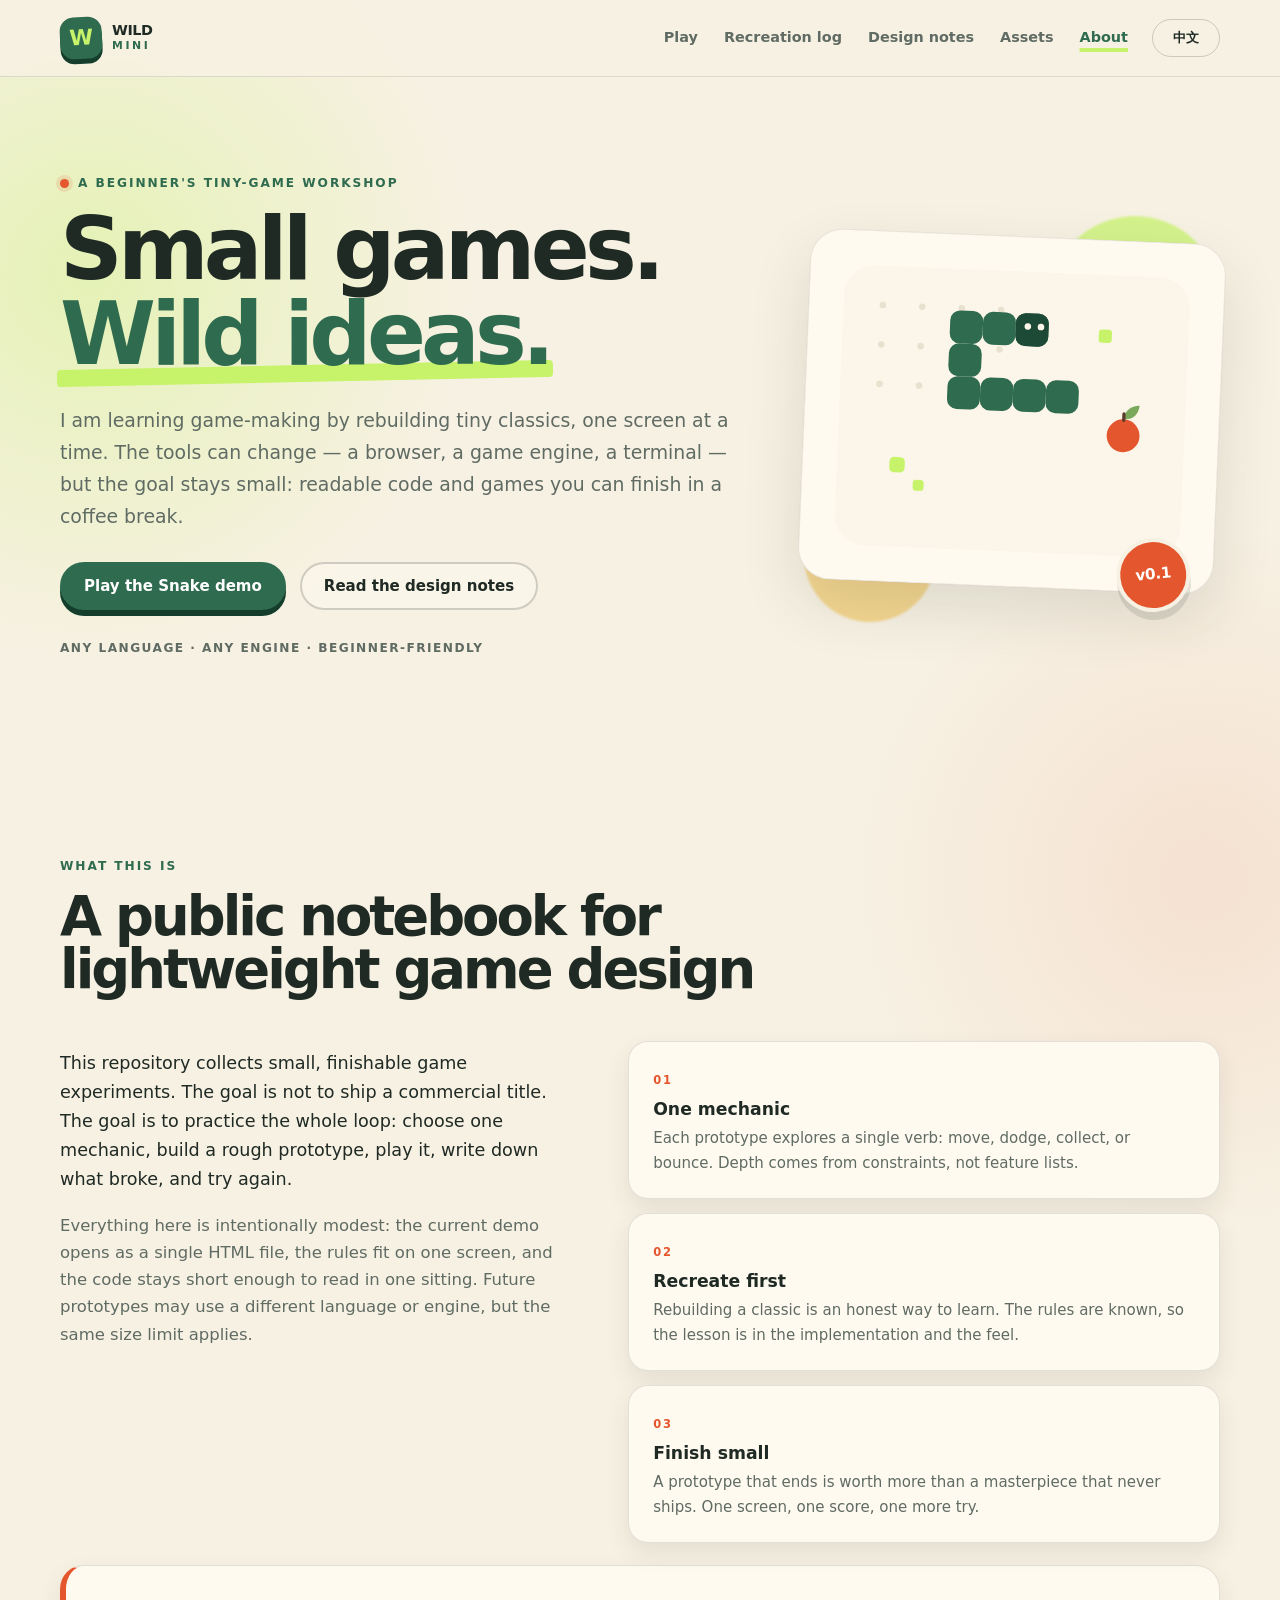
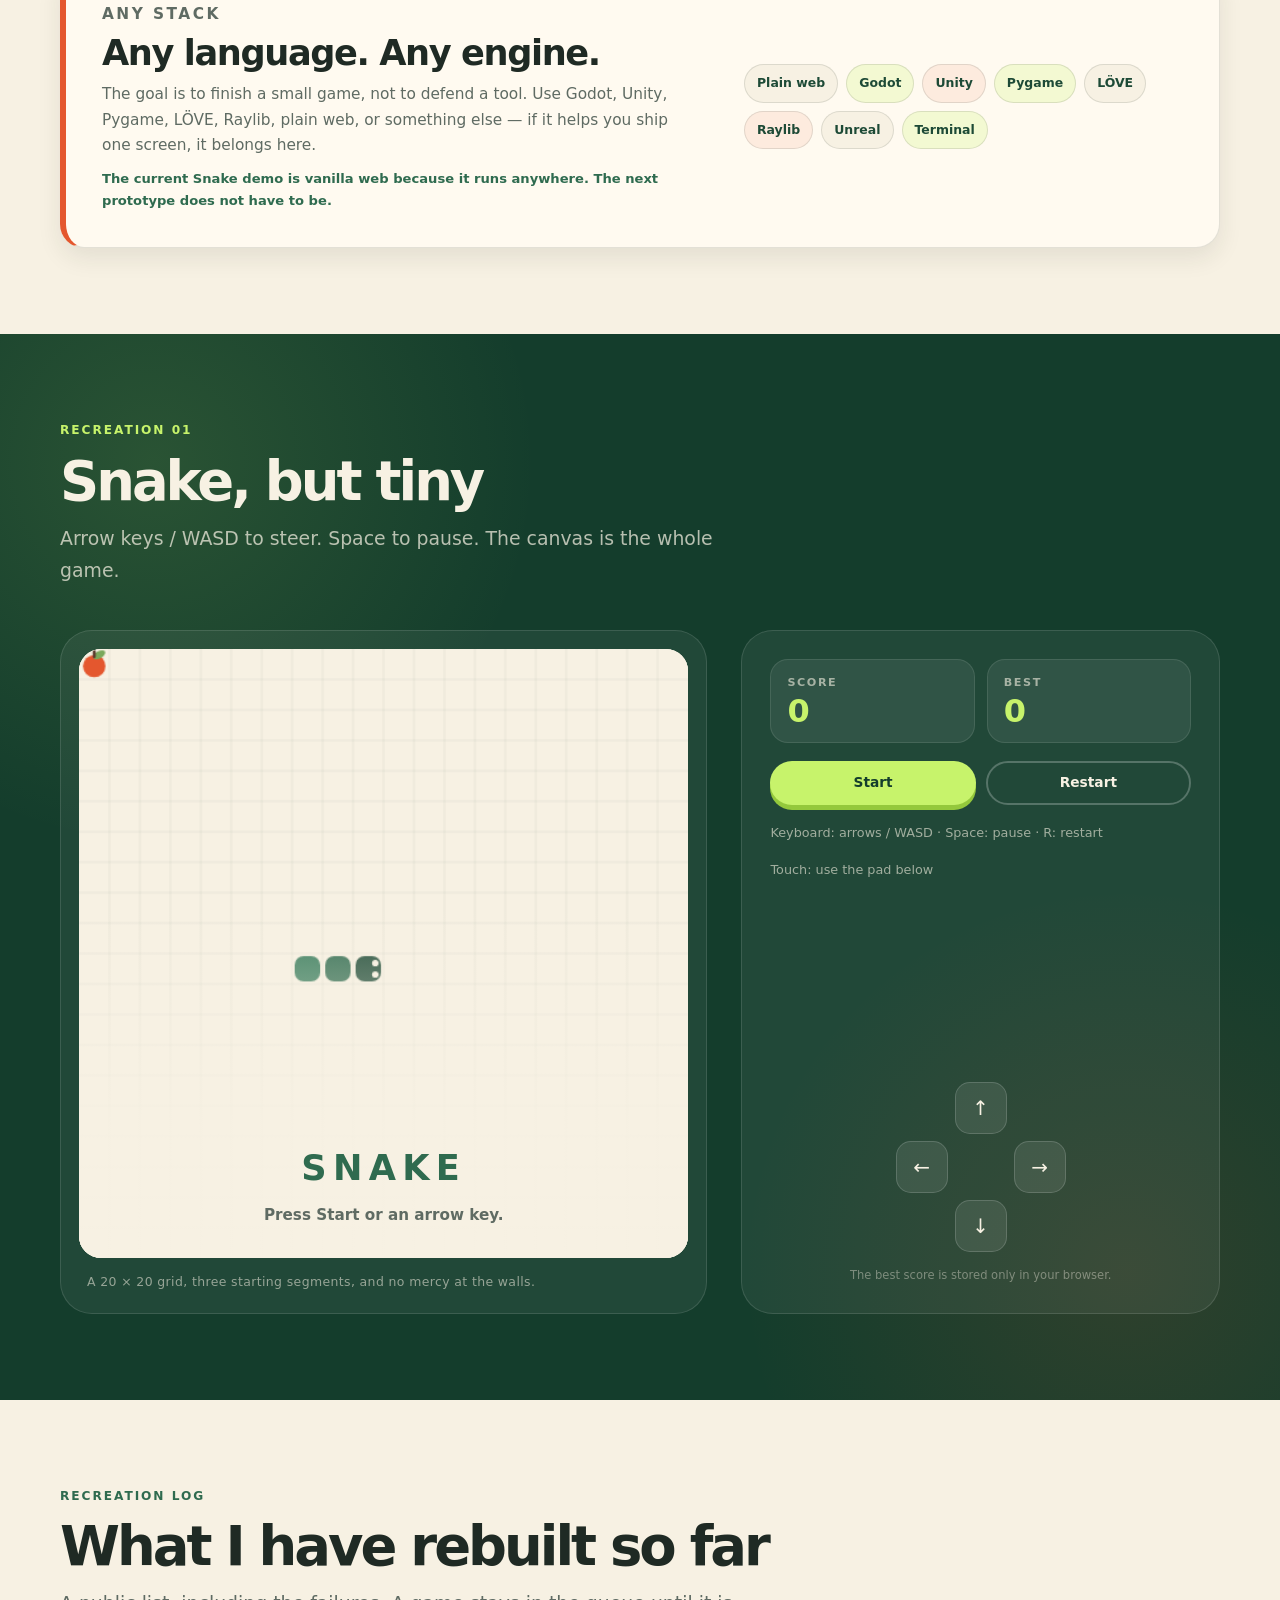
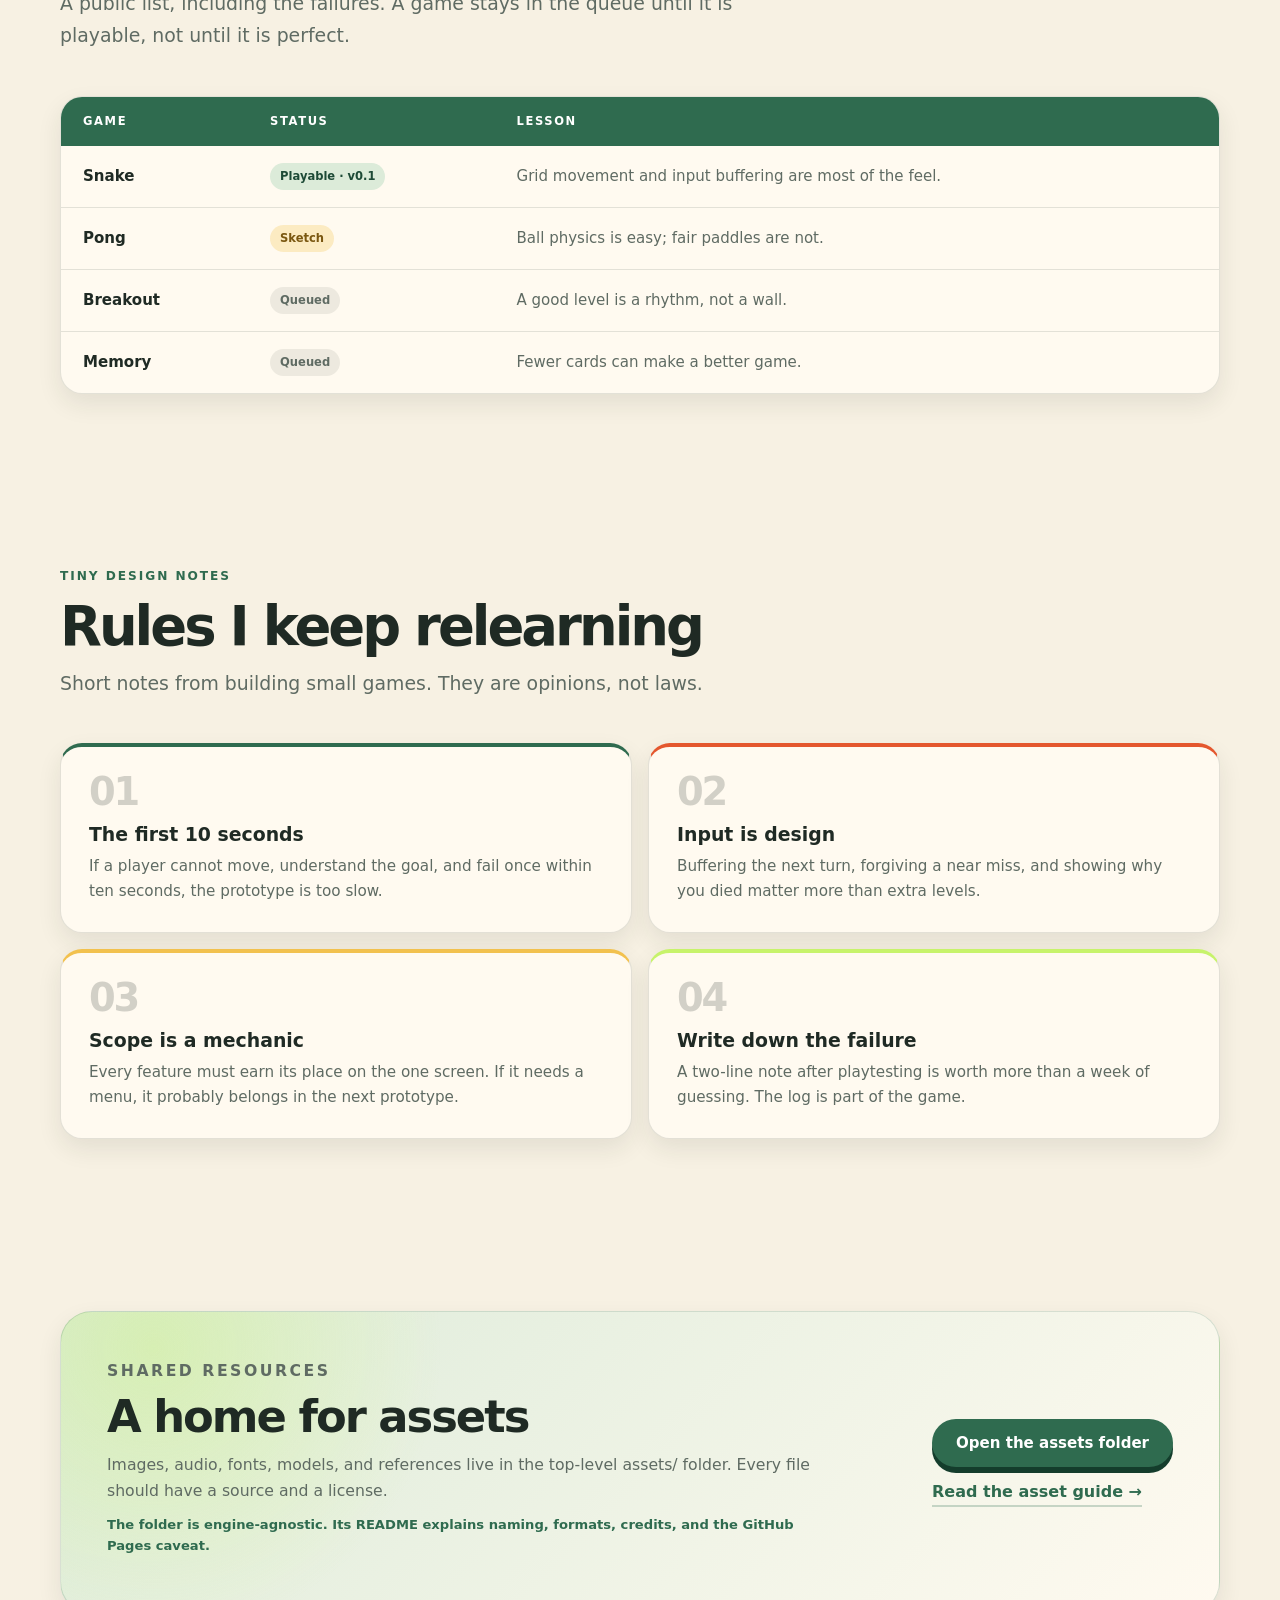
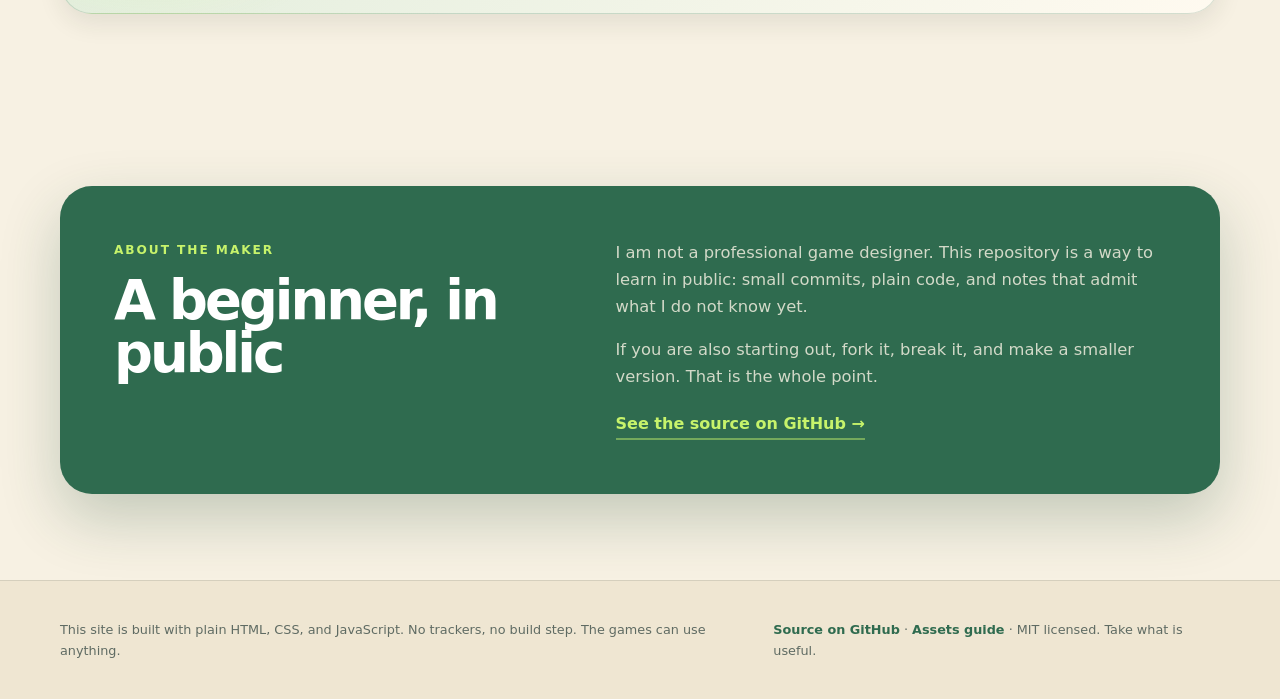
==== docs/index.html @ 360dcccb "Add shared assets folder and engine-agnostic project docs" ====
<!doctype html>
<html lang="en">
<head>
  <meta charset="utf-8">
  <meta name="viewport" content="width=device-width, initial-scale=1">
  <meta name="theme-color" content="#2f6b4f">
  <meta name="description" content="A beginner's engine-agnostic workshop for lightweight mini-games and classic recreation attempts.">
  <title>Wild Lightweight Mini-Game Creation</title>
  <link rel="icon" href="favicon.svg" type="image/svg+xml">
  <link rel="stylesheet" href="styles.css">
</head>
<body>
  <a class="skip-link" href="#main" data-i18n="skip">Skip to content</a>

  <header class="site-header">
    <div class="header-inner wrap">
      <a class="brand" href="#top" aria-label="Wild Lightweight Mini-Game Creation">
        <span class="brand-mark" aria-hidden="true">W</span>
        <span class="brand-name">wild<br><span>mini</span></span>
      </a>

      <nav class="site-nav" aria-label="Primary">
        <a href="#play" data-i18n="nav.play">Play</a>
        <a href="#log" data-i18n="nav.log">Recreation log</a>
        <a href="#notes" data-i18n="nav.notes">Design notes</a>
        <a href="#assets" data-i18n="nav.assets">Assets</a>
        <a href="#maker" data-i18n="nav.about">About</a>
      </nav>

      <button id="lang-toggle" class="lang-toggle" type="button" aria-label="Switch to Chinese">
        <span aria-hidden="true">中文</span>
      </button>
    </div>
  </header>

  <main id="main">
    <section class="hero wrap" id="top">
      <div class="hero-copy">
        <p class="kicker"><span class="kicker-dot" aria-hidden="true"></span><span data-i18n="hero.kicker">A beginner's tiny-game workshop</span></p>
        <h1>
          <span data-i18n="hero.title1">Small games.</span><br>
          <em data-i18n="hero.title2">Wild ideas.</em>
        </h1>
        <p class="lede" data-i18n="hero.lead">I am learning game-making by rebuilding tiny classics, one screen at a time. The tools can change — a browser, a game engine, a terminal — but the goal stays small: readable code and games you can finish in a coffee break.</p>
        <div class="hero-actions">
          <a class="button button-primary" href="#play" data-i18n="hero.ctaPlay">Play the Snake demo</a>
          <a class="button button-ghost" href="#notes" data-i18n="hero.ctaNotes">Read the design notes</a>
        </div>
        <p class="meta" data-i18n="hero.meta">Any language · Any engine · Beginner-friendly</p>
      </div>

      <div class="hero-art" aria-hidden="true">
        <div class="art-card">
          <svg viewBox="0 0 360 300" role="presentation">
            <rect x="22" y="22" width="316" height="256" rx="28" fill="#fbf6e9"/>
            <g fill="#e9e1cf">
              <circle cx="58" cy="58" r="3"/>
              <circle cx="94" cy="58" r="3"/>
              <circle cx="130" cy="58" r="3"/>
              <circle cx="166" cy="58" r="3"/>
              <circle cx="58" cy="94" r="3"/>
              <circle cx="94" cy="94" r="3"/>
              <circle cx="130" cy="94" r="3"/>
              <circle cx="166" cy="94" r="3"/>
              <circle cx="58" cy="130" r="3"/>
              <circle cx="94" cy="130" r="3"/>
              <circle cx="130" cy="130" r="3"/>
              <circle cx="166" cy="130" r="3"/>
            </g>
            <g fill="#2f6b4f">
              <rect x="180" y="60" width="30" height="30" rx="9"/>
              <rect x="150" y="60" width="30" height="30" rx="9"/>
              <rect x="120" y="60" width="30" height="30" rx="9"/>
              <rect x="120" y="90" width="30" height="30" rx="9"/>
              <rect x="120" y="120" width="30" height="30" rx="9"/>
              <rect x="150" y="120" width="30" height="30" rx="9"/>
              <rect x="180" y="120" width="30" height="30" rx="9"/>
              <rect x="210" y="120" width="30" height="30" rx="9"/>
            </g>
            <rect x="180" y="60" width="30" height="30" rx="9" fill="#1d4a36"/>
            <g fill="#fbf6e9">
              <circle cx="191" cy="72" r="3"/>
              <circle cx="203" cy="72" r="3"/>
            </g>
            <g>
              <circle cx="282" cy="168" r="15" fill="#e4572e"/>
              <path d="M282 153c0-8 7-13 14-13-1 8-5 13-14 13z" fill="#7aa95c"/>
              <path d="M282 154v-6" stroke="#5c3b2e" stroke-width="3" stroke-linecap="round"/>
            </g>
            <g fill="#c7f36b">
              <rect x="70" y="196" width="14" height="14" rx="4"/>
              <rect x="92" y="216" width="10" height="10" rx="3"/>
              <rect x="256" y="72" width="12" height="12" rx="3"/>
            </g>
          </svg>
          <span class="art-sticker">v0.1</span>
        </div>
        <span class="blob blob-a"></span>
        <span class="blob blob-b"></span>
      </div>
    </section>

    <section class="section wrap" id="about">
      <div class="section-head">
        <p class="kicker" data-i18n="about.kicker">What this is</p>
        <h2 data-i18n="about.title">A public notebook for lightweight game design</h2>
      </div>

      <div class="about-layout">
        <div class="about-copy">
          <p data-i18n="about.p1">This repository collects small, finishable game experiments. The goal is not to ship a commercial title. The goal is to practice the whole loop: choose one mechanic, build a rough prototype, play it, write down what broke, and try again.</p>
          <p data-i18n="about.p2">Everything here is intentionally modest: the current demo opens as a single HTML file, the rules fit on one screen, and the code stays short enough to read in one sitting. Future prototypes may use a different language or engine, but the same size limit applies.</p>
        </div>

        <div class="card-grid">
          <article class="info-card">
            <span class="card-number">01</span>
            <h3 data-i18n="about.card1.title">One mechanic</h3>
            <p data-i18n="about.card1.text">Each prototype explores a single verb: move, dodge, collect, or bounce. Depth comes from constraints, not feature lists.</p>
          </article>
          <article class="info-card">
            <span class="card-number">02</span>
            <h3 data-i18n="about.card2.title">Recreate first</h3>
            <p data-i18n="about.card2.text">Rebuilding a classic is an honest way to learn. The rules are known, so the lesson is in the implementation and the feel.</p>
          </article>
          <article class="info-card">
            <span class="card-number">03</span>
            <h3 data-i18n="about.card3.title">Finish small</h3>
            <p data-i18n="about.card3.text">A prototype that ends is worth more than a masterpiece that never ships. One screen, one score, one more try.</p>
          </article>
        </div>
      </div>

      <div class="stack-callout">
        <div class="stack-copy">
          <p class="kicker" data-i18n="stack.kicker">Any stack</p>
          <h3 data-i18n="stack.title">Any language. Any engine.</h3>
          <p data-i18n="stack.lead">The goal is to finish a small game, not to defend a tool. Use Godot, Unity, Pygame, LÖVE, Raylib, plain web, or something else — if it helps you ship one screen, it belongs here.</p>
          <p class="stack-note" data-i18n="stack.note">The current Snake demo is vanilla web because it runs anywhere. The next prototype does not have to be.</p>
        </div>
        <div class="stack-tags" aria-label="Example tools and engines" data-i18n-aria-label="stack.tagsLabel">
          <span class="stack-tag" data-i18n="stack.tag.web">Plain web</span>
          <span class="stack-tag">Godot</span>
          <span class="stack-tag">Unity</span>
          <span class="stack-tag">Pygame</span>
          <span class="stack-tag">LÖVE</span>
          <span class="stack-tag">Raylib</span>
          <span class="stack-tag">Unreal</span>
          <span class="stack-tag" data-i18n="stack.tag.terminal">Terminal</span>
        </div>
      </div>
    </section>

    <section class="section play-section" id="play">
      <div class="wrap">
        <div class="section-head">
          <p class="kicker" data-i18n="game.kicker">Recreation 01</p>
          <h2 data-i18n="game.title">Snake, but tiny</h2>
          <p class="section-lede" data-i18n="game.lead">Arrow keys / WASD to steer. Space to pause. The canvas is the whole game.</p>
        </div>

        <div class="game-layout">
          <div class="game-board">
            <div class="canvas-wrap">
              <canvas id="snake-canvas" width="480" height="480" aria-label="Snake game board" data-i18n-aria-label="game.boardLabel">Your browser does not support the canvas element.</canvas>
              <div class="game-overlay" id="game-overlay">
                <span class="overlay-title" data-i18n="game.overlayTitle">SNAKE</span>
                <span class="overlay-text" id="overlay-text" aria-live="polite" data-i18n="game.ready">Press Start or an arrow key.</span>
              </div>
            </div>
            <p class="game-caption" data-i18n="game.caption">A 20 × 20 grid, three starting segments, and no mercy at the walls.</p>
          </div>

          <aside class="game-panel">
            <div class="score-row">
              <div class="score-box">
                <span data-i18n="game.score">Score</span>
                <strong id="score">0</strong>
              </div>
              <div class="score-box">
                <span data-i18n="game.best">Best</span>
                <strong id="best">0</strong>
              </div>
            </div>

            <div class="game-actions">
              <button id="start-button" class="button button-primary" type="button" data-i18n="game.start">Start</button>
              <button id="restart-button" class="button button-ghost" type="button" data-i18n="game.restart">Restart</button>
            </div>

            <p class="game-hint" data-i18n="game.controls">Keyboard: arrows / WASD · Space: pause · R: restart</p>
            <p class="game-hint" data-i18n="game.touch">Touch: use the pad below</p>

            <div class="dpad" aria-label="Touch controls" data-i18n-aria-label="game.touchLabel">
              <button class="dpad-btn dpad-up" data-dir="up" type="button" aria-label="Up" data-i18n-aria-label="game.up">↑</button>
              <button class="dpad-btn dpad-left" data-dir="left" type="button" aria-label="Left" data-i18n-aria-label="game.left">←</button>
              <button class="dpad-btn dpad-down" data-dir="down" type="button" aria-label="Down" data-i18n-aria-label="game.down">↓</button>
              <button class="dpad-btn dpad-right" data-dir="right" type="button" aria-label="Right" data-i18n-aria-label="game.right">→</button>
            </div>

            <p class="game-note" data-i18n="game.note">The best score is stored only in your browser.</p>
          </aside>
        </div>
      </div>
    </section>

    <section class="section wrap" id="log">
      <div class="section-head">
        <p class="kicker" data-i18n="log.kicker">Recreation log</p>
        <h2 data-i18n="log.title">What I have rebuilt so far</h2>
        <p class="section-lede" data-i18n="log.lead">A public list, including the failures. A game stays in the queue until it is playable, not until it is perfect.</p>
      </div>

      <div class="table-wrap">
        <table class="log-table">
          <thead>
            <tr>
              <th scope="col" data-i18n="log.game">Game</th>
              <th scope="col" data-i18n="log.status">Status</th>
              <th scope="col" data-i18n="log.lesson">Lesson</th>
            </tr>
          </thead>
          <tbody>
            <tr>
              <td><strong data-i18n="log.snake">Snake</strong></td>
              <td><span class="pill pill-live" data-i18n="log.snakeStatus">Playable · v0.1</span></td>
              <td data-i18n="log.snakeLesson">Grid movement and input buffering are most of the feel.</td>
            </tr>
            <tr>
              <td><strong data-i18n="log.pong">Pong</strong></td>
              <td><span class="pill pill-sketch" data-i18n="log.pongStatus">Sketch</span></td>
              <td data-i18n="log.pongLesson">Ball physics is easy; fair paddles are not.</td>
            </tr>
            <tr>
              <td><strong data-i18n="log.breakout">Breakout</strong></td>
              <td><span class="pill pill-queued" data-i18n="log.breakoutStatus">Queued</span></td>
              <td data-i18n="log.breakoutLesson">A good level is a rhythm, not a wall.</td>
            </tr>
            <tr>
              <td><strong data-i18n="log.memory">Memory</strong></td>
              <td><span class="pill pill-queued" data-i18n="log.memoryStatus">Queued</span></td>
              <td data-i18n="log.memoryLesson">Fewer cards can make a better game.</td>
            </tr>
          </tbody>
        </table>
      </div>
    </section>

    <section class="section wrap" id="notes">
      <div class="section-head">
        <p class="kicker" data-i18n="notes.kicker">Tiny design notes</p>
        <h2 data-i18n="notes.title">Rules I keep relearning</h2>
        <p class="section-lede" data-i18n="notes.lead">Short notes from building small games. They are opinions, not laws.</p>
      </div>

      <div class="note-grid">
        <article class="note-card">
          <span class="note-index">01</span>
          <h3 data-i18n="notes.card1.title">The first 10 seconds</h3>
          <p data-i18n="notes.card1.text">If a player cannot move, understand the goal, and fail once within ten seconds, the prototype is too slow.</p>
        </article>
        <article class="note-card">
          <span class="note-index">02</span>
          <h3 data-i18n="notes.card2.title">Input is design</h3>
          <p data-i18n="notes.card2.text">Buffering the next turn, forgiving a near miss, and showing why you died matter more than extra levels.</p>
        </article>
        <article class="note-card">
          <span class="note-index">03</span>
          <h3 data-i18n="notes.card3.title">Scope is a mechanic</h3>
          <p data-i18n="notes.card3.text">Every feature must earn its place on the one screen. If it needs a menu, it probably belongs in the next prototype.</p>
        </article>
        <article class="note-card">
          <span class="note-index">04</span>
          <h3 data-i18n="notes.card4.title">Write down the failure</h3>
          <p data-i18n="notes.card4.text">A two-line note after playtesting is worth more than a week of guessing. The log is part of the game.</p>
        </article>
      </div>
    </section>

    <section class="section wrap" id="assets">
      <div class="assets-panel">
        <div class="assets-copy">
          <p class="kicker" data-i18n="assets.kicker">Shared resources</p>
          <h2 data-i18n="assets.title">A home for assets</h2>
          <p data-i18n="assets.lead">Images, audio, fonts, models, and references live in the top-level assets/ folder. Every file should have a source and a license.</p>
          <p class="assets-note" data-i18n="assets.note">The folder is engine-agnostic. Its README explains naming, formats, credits, and the GitHub Pages caveat.</p>
        </div>
        <div class="assets-actions">
          <a class="button button-primary" href="https://github.com/YouKaiGhost/Wild-lightweight-mini-game-creation/tree/main/assets" data-i18n="assets.cta">Open the assets folder</a>
          <a id="assets-guide-link" class="text-link" href="https://github.com/YouKaiGhost/Wild-lightweight-mini-game-creation/blob/main/assets/README.md" data-i18n="assets.guide">Read the asset guide →</a>
        </div>
      </div>
    </section>

    <section class="section wrap" id="maker">
      <div class="maker-card">
        <div class="maker-head">
          <p class="kicker" data-i18n="maker.kicker">About the maker</p>
          <h2 data-i18n="maker.title">A beginner, in public</h2>
        </div>
        <div class="maker-copy">
          <p data-i18n="maker.p1">I am not a professional game designer. This repository is a way to learn in public: small commits, plain code, and notes that admit what I do not know yet.</p>
          <p data-i18n="maker.p2">If you are also starting out, fork it, break it, and make a smaller version. That is the whole point.</p>
          <a class="text-link" href="https://github.com/YouKaiGhost/Wild-lightweight-mini-game-creation" data-i18n="maker.link">See the source on GitHub →</a>
        </div>
      </div>
    </section>
  </main>

  <footer class="site-footer">
    <div class="wrap footer-inner">
      <p data-i18n="footer.note">This site is built with plain HTML, CSS, and JavaScript. No trackers, no build step. The games can use anything.</p>
      <p><a href="https://github.com/YouKaiGhost/Wild-lightweight-mini-game-creation" data-i18n="footer.repo">Source on GitHub</a> · <a id="footer-assets-link" href="https://github.com/YouKaiGhost/Wild-lightweight-mini-game-creation/blob/main/assets/README.md" data-i18n="footer.assets">Assets guide</a> · <span data-i18n="footer.license">MIT licensed. Take what is useful.</span></p>
    </div>
  </footer>

  <noscript>
    <p class="noscript">This demo needs JavaScript for the game and the language toggle. / 本 demo 需要 JavaScript 才能运行游戏和切换语言。</p>
  </noscript>

  <script src="i18n.js"></script>
  <script src="snake.js"></script>
  <script src="app.js"></script>
</body>
</html>
---- docs/styles.css ----
:root {
  --paper: #f7f1e3;
  --paper-deep: #efe6d2;
  --ink: #1f2a24;
  --muted: #5f6b63;
  --green: #2f6b4f;
  --green-dark: #1d4a36;
  --green-deep: #143d2c;
  --green-soft: #dcebd9;
  --lime: #c7f36b;
  --orange: #e4572e;
  --yellow: #f2c14e;
  --line: rgba(31, 42, 36, 0.12);
  --card: #fffaf0;
  --shadow: 0 24px 60px rgba(31, 42, 36, 0.12);
  --shadow-small: 0 10px 24px rgba(31, 42, 36, 0.09);
  --radius: 24px;
  --font-body: "Trebuchet MS", "Avenir Next", "Segoe UI", "PingFang SC", "Microsoft YaHei", system-ui, sans-serif;
}

* {
  box-sizing: border-box;
}

html {
  scroll-behavior: smooth;
  overflow-x: clip;
}

body {
  margin: 0;
  color: var(--ink);
  background:
    radial-gradient(circle at 7% 5%, rgba(199, 243, 107, 0.38), transparent 24rem),
    radial-gradient(circle at 94% 16%, rgba(228, 87, 46, 0.1), transparent 22rem),
    var(--paper);
  font-family: var(--font-body);
  line-height: 1.65;
  -webkit-font-smoothing: antialiased;
  text-rendering: optimizeLegibility;
}

::selection {
  background: var(--lime);
  color: var(--green-deep);
}

img,
svg,
canvas {
  display: block;
  max-width: 100%;
}

a {
  color: inherit;
}

p,
h1,
h2,
h3 {
  margin-top: 0;
}

.wrap {
  width: min(1160px, calc(100% - 48px));
  margin-inline: auto;
}

.skip-link {
  position: fixed;
  left: 16px;
  top: -100px;
  z-index: 999;
  padding: 10px 16px;
  border-radius: 999px;
  background: var(--green-dark);
  color: #fff;
  text-decoration: none;
  transition: top 0.2s ease;
}

.skip-link:focus {
  top: 16px;
}

/* Header */

.site-header {
  position: sticky;
  top: 0;
  z-index: 50;
  border-bottom: 1px solid var(--line);
  background: rgba(247, 241, 227, 0.84);
  backdrop-filter: blur(14px);
  -webkit-backdrop-filter: blur(14px);
}

.header-inner {
  display: flex;
  align-items: center;
  gap: 24px;
  min-height: 76px;
}

.brand {
  display: inline-flex;
  align-items: center;
  gap: 10px;
  text-decoration: none;
  line-height: 0.95;
  letter-spacing: -0.03em;
  font-weight: 800;
}

.brand-mark {
  display: grid;
  place-items: center;
  width: 42px;
  height: 42px;
  border-radius: 14px;
  background: var(--green);
  color: var(--lime);
  font-size: 1.35rem;
  box-shadow: 0 5px 0 var(--green-deep);
  transform: rotate(-3deg);
}

.brand-name {
  font-size: 0.9rem;
  text-transform: uppercase;
}

.brand-name span {
  color: var(--green);
  font-size: 0.68rem;
  letter-spacing: 0.24em;
}

.site-nav {
  display: flex;
  align-items: center;
  gap: 26px;
  margin-left: auto;
}

.site-nav a {
  color: var(--muted);
  font-size: 0.9rem;
  font-weight: 700;
  text-decoration: none;
  transition: color 0.15s ease;
}

.site-nav a:hover,
.site-nav a:focus-visible,
.site-nav a.is-active {
  color: var(--green);
}

.site-nav a.is-active {
  text-decoration: underline;
  text-decoration-color: var(--lime);
  text-decoration-thickness: 4px;
  text-underline-offset: 6px;
}

.lang-toggle {
  display: inline-grid;
  place-items: center;
  min-width: 68px;
  min-height: 38px;
  padding: 6px 14px;
  border: 1.5px solid rgba(31, 42, 36, 0.2);
  border-radius: 999px;
  background: transparent;
  color: var(--ink);
  font: inherit;
  font-size: 0.82rem;
  font-weight: 800;
  cursor: pointer;
  transition: background 0.15s ease, color 0.15s ease, transform 0.15s ease;
}

.lang-toggle:hover {
  background: var(--green);
  border-color: var(--green);
  color: #fff;
  transform: translateY(-1px);
}

/* Type */

.kicker {
  display: flex;
  align-items: center;
  gap: 9px;
  margin-bottom: 14px;
  color: var(--green);
  font-size: 0.76rem;
  font-weight: 800;
  letter-spacing: 0.16em;
  text-transform: uppercase;
}

.kicker-dot {
  width: 9px;
  height: 9px;
  border-radius: 50%;
  background: var(--orange);
  box-shadow: 0 0 0 4px rgba(228, 87, 46, 0.14);
}

.hero h1,
.section-head h2,
.maker-head h2 {
  font-weight: 800;
  letter-spacing: -0.055em;
  line-height: 0.98;
}

.hero h1 {
  margin-bottom: 26px;
  font-size: clamp(3.2rem, 6.8vw, 5.8rem);
}

.hero h1 em {
  position: relative;
  z-index: 0;
  color: var(--green);
  font-style: normal;
  white-space: nowrap;
}

.hero h1 em::after {
  content: "";
  position: absolute;
  left: -0.03em;
  right: -0.03em;
  bottom: 0.03em;
  z-index: -1;
  height: 0.2em;
  border-radius: 4px;
  background: var(--lime);
  transform: rotate(-1.2deg);
}

.section-head h2,
.maker-head h2 {
  margin-bottom: 14px;
  font-size: clamp(2rem, 4.6vw, 3.4rem);
}

.lede,
.section-lede {
  max-width: 44rem;
  color: var(--muted);
  font-size: clamp(1.02rem, 1.5vw, 1.18rem);
  line-height: 1.7;
}

.lede {
  margin-bottom: 30px;
}

.section-lede {
  margin-bottom: 0;
}

.meta {
  margin: 28px 0 0;
  color: var(--muted);
  font-size: 0.76rem;
  font-weight: 700;
  letter-spacing: 0.12em;
  text-transform: uppercase;
}

/* Hero */

.hero {
  display: grid;
  grid-template-columns: minmax(0, 1.24fr) minmax(320px, 0.76fr);
  align-items: center;
  gap: clamp(32px, 5vw, 72px);
  padding-top: clamp(54px, 8vw, 96px);
  padding-bottom: clamp(64px, 9vw, 112px);
}

.hero-copy {
  max-width: 720px;
}

.hero-actions {
  display: flex;
  flex-wrap: wrap;
  gap: 14px;
}

.button {
  display: inline-flex;
  align-items: center;
  justify-content: center;
  min-height: 48px;
  padding: 12px 22px;
  border: 2px solid transparent;
  border-radius: 999px;
  font: inherit;
  font-size: 0.94rem;
  font-weight: 800;
  line-height: 1.2;
  text-align: center;
  text-decoration: none;
  cursor: pointer;
  transition: transform 0.15s ease, box-shadow 0.15s ease, background 0.15s ease, color 0.15s ease;
}

.button-primary {
  background: var(--green);
  color: #fff;
  box-shadow: 0 6px 0 var(--green-deep);
}

.button-primary:hover,
.button-primary:focus-visible {
  transform: translateY(-2px);
  box-shadow: 0 8px 0 var(--green-deep);
}

.button-ghost {
  border-color: rgba(31, 42, 36, 0.2);
  background: rgba(255, 250, 240, 0.42);
  color: var(--ink);
}

.button-ghost:hover,
.button-ghost:focus-visible {
  background: var(--card);
  border-color: rgba(31, 42, 36, 0.3);
  transform: translateY(-2px);
}

.button:focus-visible,
.lang-toggle:focus-visible,
.dpad-btn:focus-visible,
.text-link:focus-visible,
a:focus-visible {
  outline: 3px solid var(--orange);
  outline-offset: 3px;
}

.hero-art {
  position: relative;
  min-height: 360px;
  isolation: isolate;
}

.art-card {
  position: relative;
  z-index: 2;
  padding: 10px;
  border: 1px solid rgba(31, 42, 36, 0.1);
  border-radius: 32px;
  background: var(--card);
  box-shadow: var(--shadow);
  transform: rotate(2.4deg);
}

.art-card svg {
  width: 100%;
  height: auto;
  border-radius: 24px;
}

.art-sticker {
  position: absolute;
  right: 22px;
  bottom: -20px;
  display: grid;
  place-items: center;
  width: 74px;
  height: 74px;
  border: 4px solid var(--paper);
  border-radius: 50%;
  background: var(--orange);
  color: #fff;
  font-size: 0.95rem;
  font-weight: 800;
  letter-spacing: -0.02em;
  transform: rotate(-8deg);
  box-shadow: 0 8px 0 rgba(31, 42, 36, 0.12);
}

.blob {
  position: absolute;
  z-index: 1;
  display: block;
  border-radius: 50%;
  filter: blur(1px);
}

.blob-a {
  right: 0;
  top: -20px;
  width: 170px;
  height: 170px;
  background: var(--lime);
  opacity: 0.72;
  animation: float-a 9s ease-in-out infinite alternate;
}

.blob-b {
  left: 0;
  bottom: -26px;
  width: 132px;
  height: 132px;
  background: var(--yellow);
  opacity: 0.55;
  animation: float-b 11s ease-in-out infinite alternate;
}

@keyframes float-a {
  from { transform: translate(0, 0) scale(1); }
  to { transform: translate(-10px, 14px) scale(1.04); }
}

@keyframes float-b {
  from { transform: translate(0, 0) scale(1); }
  to { transform: translate(12px, -10px) scale(1.06); }
}

/* Sections */

.section {
  padding: clamp(54px, 7vw, 86px) 0;
  scroll-margin-top: 92px;
}

#play,
#log,
#notes {
  scroll-margin-top: 88px;
}

.section-head {
  max-width: 760px;
  margin-bottom: clamp(28px, 4vw, 44px);
}

/* About */

.about-layout {
  display: grid;
  grid-template-columns: minmax(0, 0.92fr) minmax(0, 1.08fr);
  gap: clamp(28px, 5vw, 64px);
  align-items: start;
}

.about-copy {
  padding-top: 8px;
}

.about-copy p {
  margin-bottom: 18px;
  color: var(--muted);
  font-size: 1.03rem;
}

.about-copy p:first-child {
  color: var(--ink);
  font-size: 1.1rem;
}

.card-grid {
  display: grid;
  gap: 14px;
}

.info-card {
  position: relative;
  padding: 24px 24px 22px;
  border: 1px solid var(--line);
  border-radius: 20px;
  background: var(--card);
  box-shadow: var(--shadow-small);
  transition: transform 0.18s ease, box-shadow 0.18s ease;
}

.info-card:hover {
  transform: translateY(-3px) rotate(-0.3deg);
  box-shadow: var(--shadow);
}

.card-number {
  display: inline-block;
  margin-bottom: 8px;
  color: var(--orange);
  font-size: 0.72rem;
  font-weight: 800;
  letter-spacing: 0.16em;
}

.info-card h3 {
  margin-bottom: 6px;
  font-size: 1.08rem;
  line-height: 1.3;
}

.info-card p {
  margin-bottom: 0;
  color: var(--muted);
  font-size: 0.94rem;
}

.stack-callout {
  display: grid;
  grid-template-columns: minmax(0, 1.15fr) minmax(0, 0.85fr);
  gap: clamp(24px, 4vw, 48px);
  align-items: center;
  margin-top: 22px;
  padding: clamp(24px, 4vw, 36px);
  border: 1px solid var(--line);
  border-left: 6px solid var(--orange);
  border-radius: 24px;
  background: var(--card);
  box-shadow: var(--shadow-small);
}

.stack-copy .kicker {
  margin-bottom: 8px;
}

.stack-copy h3 {
  margin-bottom: 10px;
  font-size: clamp(1.5rem, 3vw, 2.2rem);
  line-height: 1.05;
  letter-spacing: -0.04em;
}

.stack-copy p {
  margin-bottom: 10px;
  color: var(--muted);
  font-size: 0.96rem;
}

.stack-copy p:last-child {
  margin-bottom: 0;
}

.stack-note {
  color: var(--green) !important;
  font-size: 0.82rem !important;
  font-weight: 700;
}

.stack-tags {
  display: flex;
  flex-wrap: wrap;
  gap: 8px;
  align-content: center;
}

.stack-tag {
  padding: 8px 12px;
  border: 1px solid var(--line);
  border-radius: 999px;
  background: var(--paper);
  color: var(--green-dark);
  font-size: 0.78rem;
  font-weight: 800;
}

.stack-tag:nth-child(2n) {
  background: rgba(199, 243, 107, 0.22);
}

.stack-tag:nth-child(3n) {
  background: rgba(228, 87, 46, 0.09);
}

/* Play */

.play-section {
  background:
    radial-gradient(circle at 12% 12%, rgba(199, 243, 107, 0.12), transparent 24rem),
    radial-gradient(circle at 88% 88%, rgba(228, 87, 46, 0.13), transparent 24rem),
    var(--green-deep);
  color: var(--paper);
}

.play-section .kicker {
  color: var(--lime);
}

.play-section .kicker-dot {
  background: var(--orange);
}

.play-section .section-lede {
  color: rgba(247, 241, 227, 0.72);
}

.game-layout {
  display: grid;
  grid-template-columns: minmax(0, 1.15fr) minmax(280px, 0.85fr);
  gap: clamp(20px, 3vw, 34px);
  align-items: stretch;
}

.game-board {
  padding: clamp(12px, 2vw, 18px);
  border: 1px solid rgba(255, 255, 255, 0.12);
  border-radius: 32px;
  background: rgba(255, 255, 255, 0.06);
}

.canvas-wrap {
  position: relative;
  overflow: hidden;
  border-radius: 22px;
  background: var(--paper);
  box-shadow: inset 0 0 0 1px rgba(31, 42, 36, 0.12);
}

#snake-canvas {
  width: 100%;
  height: auto;
  aspect-ratio: 1;
  background: var(--paper);
}

.game-overlay {
  position: absolute;
  inset: 0;
  display: flex;
  flex-direction: column;
  align-items: center;
  justify-content: flex-end;
  gap: 6px;
  padding: 24px 24px 30px;
  background: linear-gradient(
    to top,
    rgba(247, 241, 227, 0.97) 0%,
    rgba(247, 241, 227, 0.88) 22%,
    rgba(247, 241, 227, 0) 58%
  );
  color: var(--ink);
  text-align: center;
  transition: opacity 0.18s ease, visibility 0.18s ease;
}

.game-overlay.is-hidden {
  visibility: hidden;
  opacity: 0;
}

.overlay-title {
  color: var(--green);
  font-size: clamp(1.5rem, 3vw, 2.2rem);
  font-weight: 800;
  letter-spacing: 0.18em;
}

.overlay-text {
  max-width: 20rem;
  color: var(--muted);
  font-size: 0.95rem;
  font-weight: 700;
}

.game-caption {
  margin: 14px 8px 2px;
  color: rgba(247, 241, 227, 0.55);
  font-size: 0.78rem;
  letter-spacing: 0.03em;
}

.game-panel {
  display: flex;
  flex-direction: column;
  gap: 18px;
  padding: clamp(20px, 3vw, 28px);
  border: 1px solid rgba(255, 255, 255, 0.12);
  border-radius: 32px;
  background: rgba(255, 255, 255, 0.06);
}

.score-row {
  display: grid;
  grid-template-columns: 1fr 1fr;
  gap: 12px;
}

.score-box {
  padding: 14px 16px 12px;
  border: 1px solid rgba(255, 255, 255, 0.1);
  border-radius: 18px;
  background: rgba(255, 255, 255, 0.07);
}

.score-box span {
  display: block;
  color: rgba(247, 241, 227, 0.6);
  font-size: 0.7rem;
  font-weight: 800;
  letter-spacing: 0.14em;
  text-transform: uppercase;
}

.score-box strong {
  display: block;
  margin-top: 2px;
  color: var(--lime);
  font-size: 2rem;
  line-height: 1.1;
}

.game-actions {
  display: flex;
  gap: 10px;
}

.game-actions .button {
  flex: 1;
  min-height: 44px;
  padding: 10px 14px;
  font-size: 0.86rem;
}

.game-actions .button-primary {
  background: var(--lime);
  color: var(--green-deep);
  box-shadow: 0 5px 0 #94c83c;
}

.game-actions .button-primary:hover,
.game-actions .button-primary:focus-visible {
  box-shadow: 0 7px 0 #94c83c;
}

.game-actions .button-ghost {
  border-color: rgba(255, 255, 255, 0.24);
  background: transparent;
  color: var(--paper);
}

.game-actions .button-ghost:hover,
.game-actions .button-ghost:focus-visible {
  background: rgba(255, 255, 255, 0.09);
  border-color: rgba(255, 255, 255, 0.4);
}

.game-hint {
  margin: 0;
  color: rgba(247, 241, 227, 0.6);
  font-size: 0.8rem;
  line-height: 1.5;
}

.dpad {
  display: grid;
  grid-template-columns: repeat(3, 52px);
  grid-template-rows: repeat(3, 52px);
  gap: 7px;
  justify-content: center;
  margin-top: auto;
  padding-top: 4px;
}

.dpad-btn {
  display: grid;
  place-items: center;
  width: 52px;
  height: 52px;
  border: 1px solid rgba(255, 255, 255, 0.16);
  border-radius: 15px;
  background: rgba(255, 255, 255, 0.09);
  color: var(--paper);
  font: inherit;
  font-size: 1.25rem;
  cursor: pointer;
  touch-action: manipulation;
  transition: background 0.12s ease, transform 0.12s ease;
}

.dpad-btn:hover,
.dpad-btn:active {
  background: rgba(199, 243, 107, 0.18);
  transform: translateY(-1px);
}

.dpad-up { grid-column: 2; grid-row: 1; }
.dpad-left { grid-column: 1; grid-row: 2; }
.dpad-down { grid-column: 2; grid-row: 3; }
.dpad-right { grid-column: 3; grid-row: 2; }

.game-note {
  margin: -4px 0 0;
  color: rgba(247, 241, 227, 0.4);
  font-size: 0.72rem;
  text-align: center;
}

/* Log */

.table-wrap {
  overflow-x: auto;
  border: 1px solid var(--line);
  border-radius: 22px;
  background: var(--card);
  box-shadow: var(--shadow-small);
}

.log-table {
  width: 100%;
  min-width: 620px;
  border-collapse: collapse;
  text-align: left;
}

.log-table th {
  padding: 15px 22px;
  background: var(--green);
  color: #fff;
  font-size: 0.72rem;
  font-weight: 800;
  letter-spacing: 0.14em;
  text-transform: uppercase;
}

.log-table th:first-child {
  border-radius: 0;
}

.log-table td {
  padding: 17px 22px;
  border-top: 1px solid var(--line);
  color: var(--muted);
  font-size: 0.94rem;
  vertical-align: middle;
}

.log-table tbody tr:first-child td {
  border-top: 0;
}

.log-table tbody tr:hover td {
  background: rgba(199, 243, 107, 0.11);
}

.log-table td strong {
  color: var(--ink);
}

.pill {
  display: inline-block;
  padding: 4px 10px;
  border-radius: 999px;
  font-size: 0.72rem;
  font-weight: 800;
  white-space: nowrap;
}

.pill-live {
  background: var(--green-soft);
  color: var(--green-dark);
}

.pill-sketch {
  background: rgba(242, 193, 78, 0.28);
  color: #7a5710;
}

.pill-queued {
  background: rgba(31, 42, 36, 0.08);
  color: var(--muted);
}

/* Notes */

.note-grid {
  display: grid;
  grid-template-columns: repeat(2, minmax(0, 1fr));
  gap: 16px;
}

.note-card {
  position: relative;
  overflow: hidden;
  padding: 28px;
  border: 1px solid var(--line);
  border-radius: 22px;
  background: var(--card);
  box-shadow: var(--shadow-small);
  transition: transform 0.18s ease, box-shadow 0.18s ease;
}

.note-card:nth-child(1) { border-top: 4px solid var(--green); }
.note-card:nth-child(2) { border-top: 4px solid var(--orange); }
.note-card:nth-child(3) { border-top: 4px solid var(--yellow); }
.note-card:nth-child(4) { border-top: 4px solid var(--lime); }

.note-card:hover {
  transform: translateY(-3px);
  box-shadow: var(--shadow);
}

.note-index {
  display: block;
  margin-bottom: 12px;
  color: rgba(31, 42, 36, 0.2);
  font-size: 2.4rem;
  font-weight: 800;
  line-height: 0.9;
  letter-spacing: -0.06em;
}

.note-card h3 {
  margin-bottom: 8px;
  font-size: 1.18rem;
  line-height: 1.3;
}

.note-card p {
  margin-bottom: 0;
  color: var(--muted);
  font-size: 0.95rem;
}

/* Assets */

.assets-panel {
  display: grid;
  grid-template-columns: minmax(0, 1.2fr) auto;
  gap: clamp(24px, 4vw, 48px);
  align-items: center;
  padding: clamp(28px, 4vw, 46px);
  border: 1px solid rgba(47, 107, 79, 0.18);
  border-radius: 32px;
  background:
    radial-gradient(circle at 8% 12%, rgba(199, 243, 107, 0.35), transparent 18rem),
    linear-gradient(135deg, var(--green-soft), var(--card));
  box-shadow: var(--shadow-small);
}

.assets-copy h2 {
  margin-bottom: 12px;
  font-size: clamp(1.8rem, 4vw, 2.8rem);
  line-height: 1.02;
  letter-spacing: -0.045em;
}

.assets-copy p {
  max-width: 44rem;
  margin-bottom: 10px;
  color: var(--muted);
  font-size: 0.98rem;
}

.assets-note {
  color: var(--green) !important;
  font-size: 0.82rem !important;
  font-weight: 700;
}

.assets-actions {
  display: flex;
  flex-direction: column;
  align-items: flex-start;
  gap: 12px;
}

.assets-actions .text-link {
  margin-top: 0;
  color: var(--green);
  border-color: rgba(47, 107, 79, 0.25);
}

.assets-actions .text-link:hover,
.assets-actions .text-link:focus-visible {
  color: var(--green-dark);
  border-color: var(--green);
}

/* Maker */

.maker-card {
  display: grid;
  grid-template-columns: minmax(0, 0.9fr) minmax(0, 1.1fr);
  gap: clamp(24px, 4vw, 56px);
  padding: clamp(32px, 5vw, 54px);
  border-radius: 32px;
  background: var(--green);
  color: var(--paper);
  box-shadow: 0 24px 60px rgba(29, 74, 54, 0.24);
}

.maker-head .kicker {
  color: var(--lime);
}

.maker-head h2 {
  margin-bottom: 0;
  color: #fff;
}

.maker-copy p {
  color: rgba(247, 241, 227, 0.82);
  font-size: 1.02rem;
}

.text-link {
  display: inline-block;
  margin-top: 4px;
  color: var(--lime);
  font-weight: 800;
  text-decoration: none;
  border-bottom: 2px solid rgba(199, 243, 107, 0.45);
  transition: border-color 0.15s ease, color 0.15s ease;
}

.text-link:hover,
.text-link:focus-visible {
  color: #fff;
  border-color: var(--lime);
}

/* Footer */

.site-footer {
  padding: 38px 0;
  border-top: 1px solid var(--line);
  background: var(--paper-deep);
}

.footer-inner {
  display: flex;
  align-items: center;
  justify-content: space-between;
  gap: 18px;
  color: var(--muted);
  font-size: 0.8rem;
}

.footer-inner p {
  margin: 0;
}

.footer-inner a {
  color: var(--green);
  font-weight: 800;
  text-decoration: none;
}

.footer-inner a:hover,
.footer-inner a:focus-visible {
  text-decoration: underline;
}

.noscript {
  margin: 0;
  padding: 14px 24px;
  background: var(--orange);
  color: #fff;
  text-align: center;
  font-weight: 700;
}

/* Responsive */

@media (max-width: 980px) {
  .site-nav {
    gap: 18px;
  }

  .site-nav a {
    font-size: 0.84rem;
  }

  .hero {
    grid-template-columns: 1fr;
  }

  .stack-callout,
  .assets-panel {
    grid-template-columns: 1fr;
  }

  .hero-copy {
    max-width: 760px;
  }

  .hero-art {
    width: min(520px, 100%);
    min-height: 0;
    margin-inline: auto;
  }

  .about-layout {
    grid-template-columns: 1fr;
  }

  .card-grid {
    grid-template-columns: repeat(3, minmax(0, 1fr));
  }

  .game-layout {
    grid-template-columns: 1fr;
  }

  .game-panel {
    display: grid;
    grid-template-columns: 1fr 1fr;
    align-items: center;
  }

  .score-row,
  .game-actions,
  .game-hint,
  .game-note {
    grid-column: 1;
  }

  .dpad {
    grid-column: 2;
    grid-row: 1 / span 5;
    margin: 0;
  }

  .maker-card {
    grid-template-columns: 1fr;
  }
}

@media (max-width: 720px) {
  .wrap {
    width: min(100% - 32px, 1160px);
  }

  .header-inner {
    min-height: 66px;
  }

  .site-nav {
    display: none;
  }

  .brand-name {
    font-size: 0.82rem;
  }

  .hero {
    padding-top: 46px;
    padding-bottom: 70px;
  }

  .hero h1 {
    font-size: clamp(3rem, 15vw, 5.2rem);
  }

  .hero-actions .button {
    width: 100%;
  }

  .card-grid,
  .note-grid {
    grid-template-columns: 1fr;
  }

  .game-panel {
    display: flex;
  }

  .assets-actions {
    width: 100%;
  }

  .assets-actions .button {
    width: 100%;
  }

  .score-row {
    width: 100%;
  }

  .game-actions {
    width: 100%;
  }

  .dpad {
    margin-top: 4px;
  }

  .footer-inner {
    flex-direction: column;
    align-items: flex-start;
  }
}

@media (max-width: 430px) {
  .hero h1 {
    font-size: 3rem;
  }

  .brand-mark {
    width: 38px;
    height: 38px;
  }

  .art-sticker {
    width: 62px;
    height: 62px;
    font-size: 0.82rem;
  }

  .game-actions {
    flex-direction: column;
  }

  .game-actions .button {
    width: 100%;
  }
}

@media (prefers-reduced-motion: reduce) {
  html {
    scroll-behavior: auto;
  }

  *,
  *::before,
  *::after {
    animation-duration: 0.001ms !important;
    animation-iteration-count: 1 !important;
    transition-duration: 0.001ms !important;
  }
}
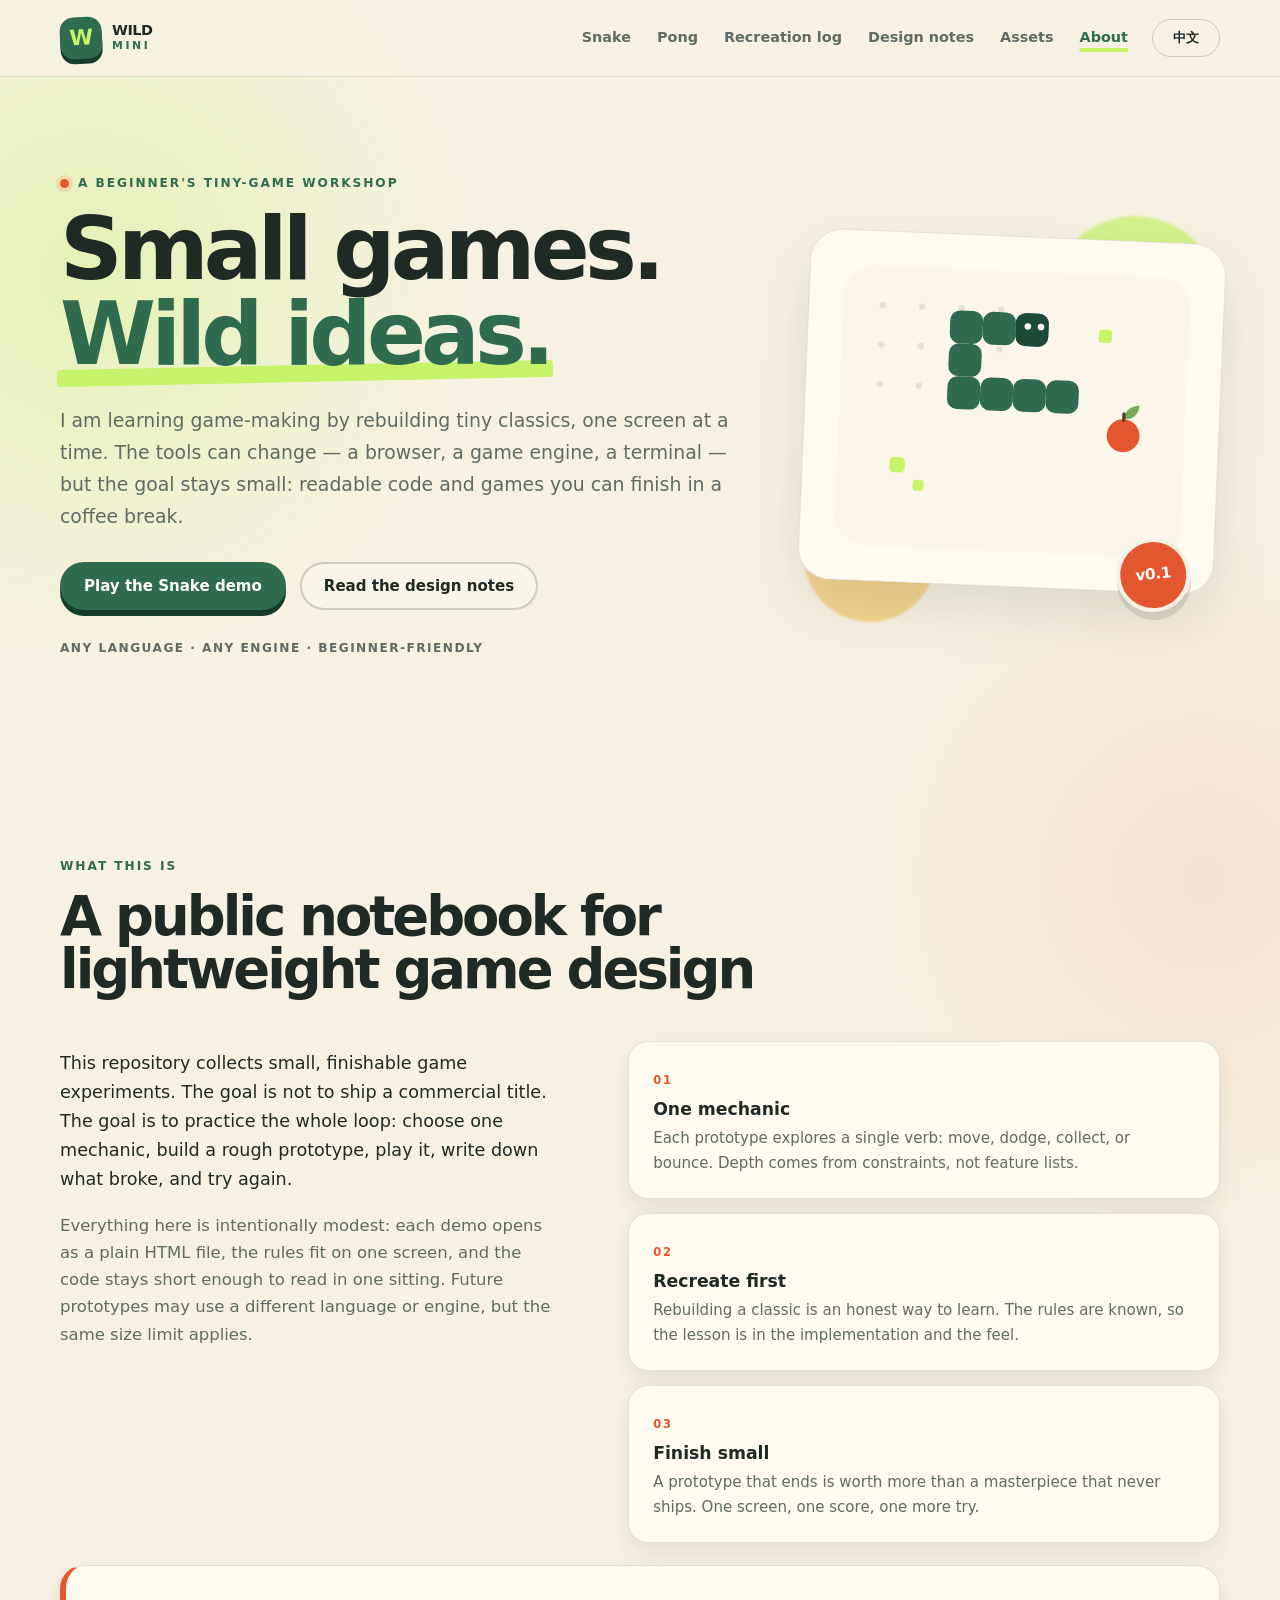
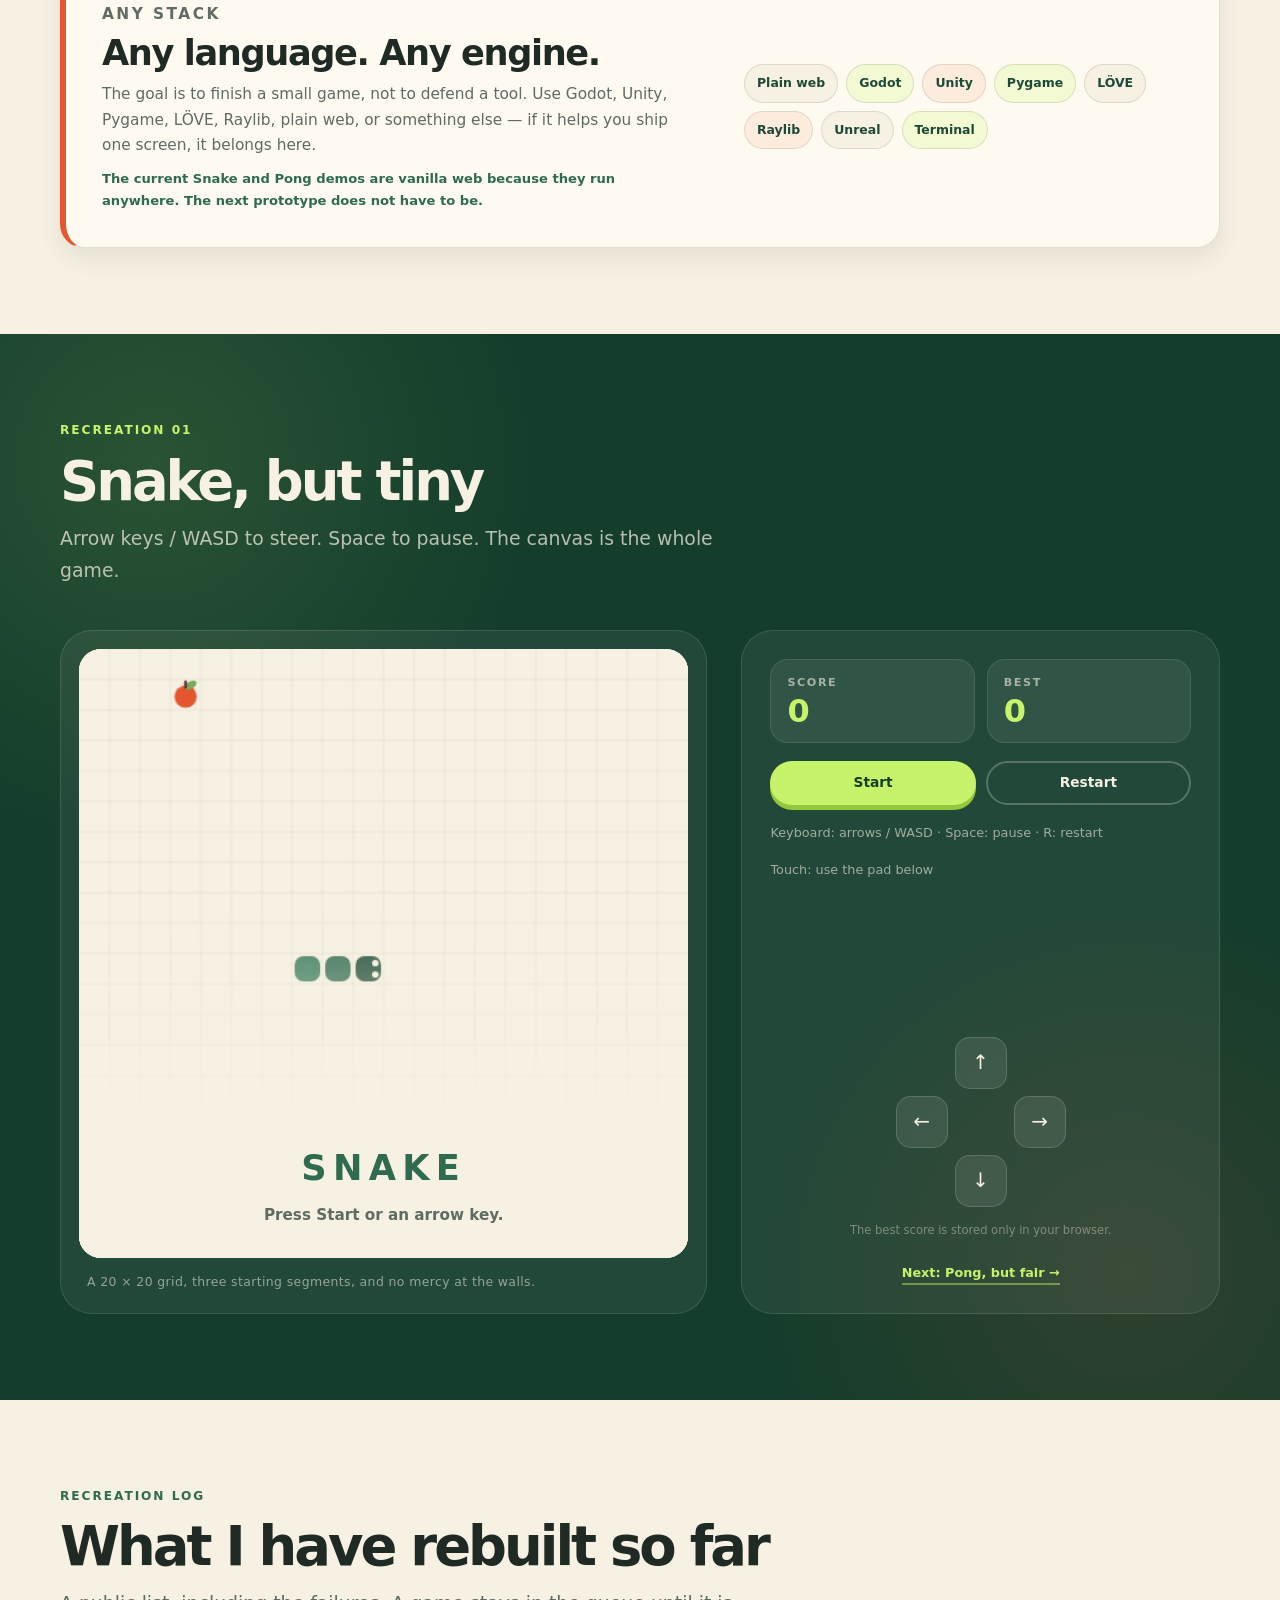
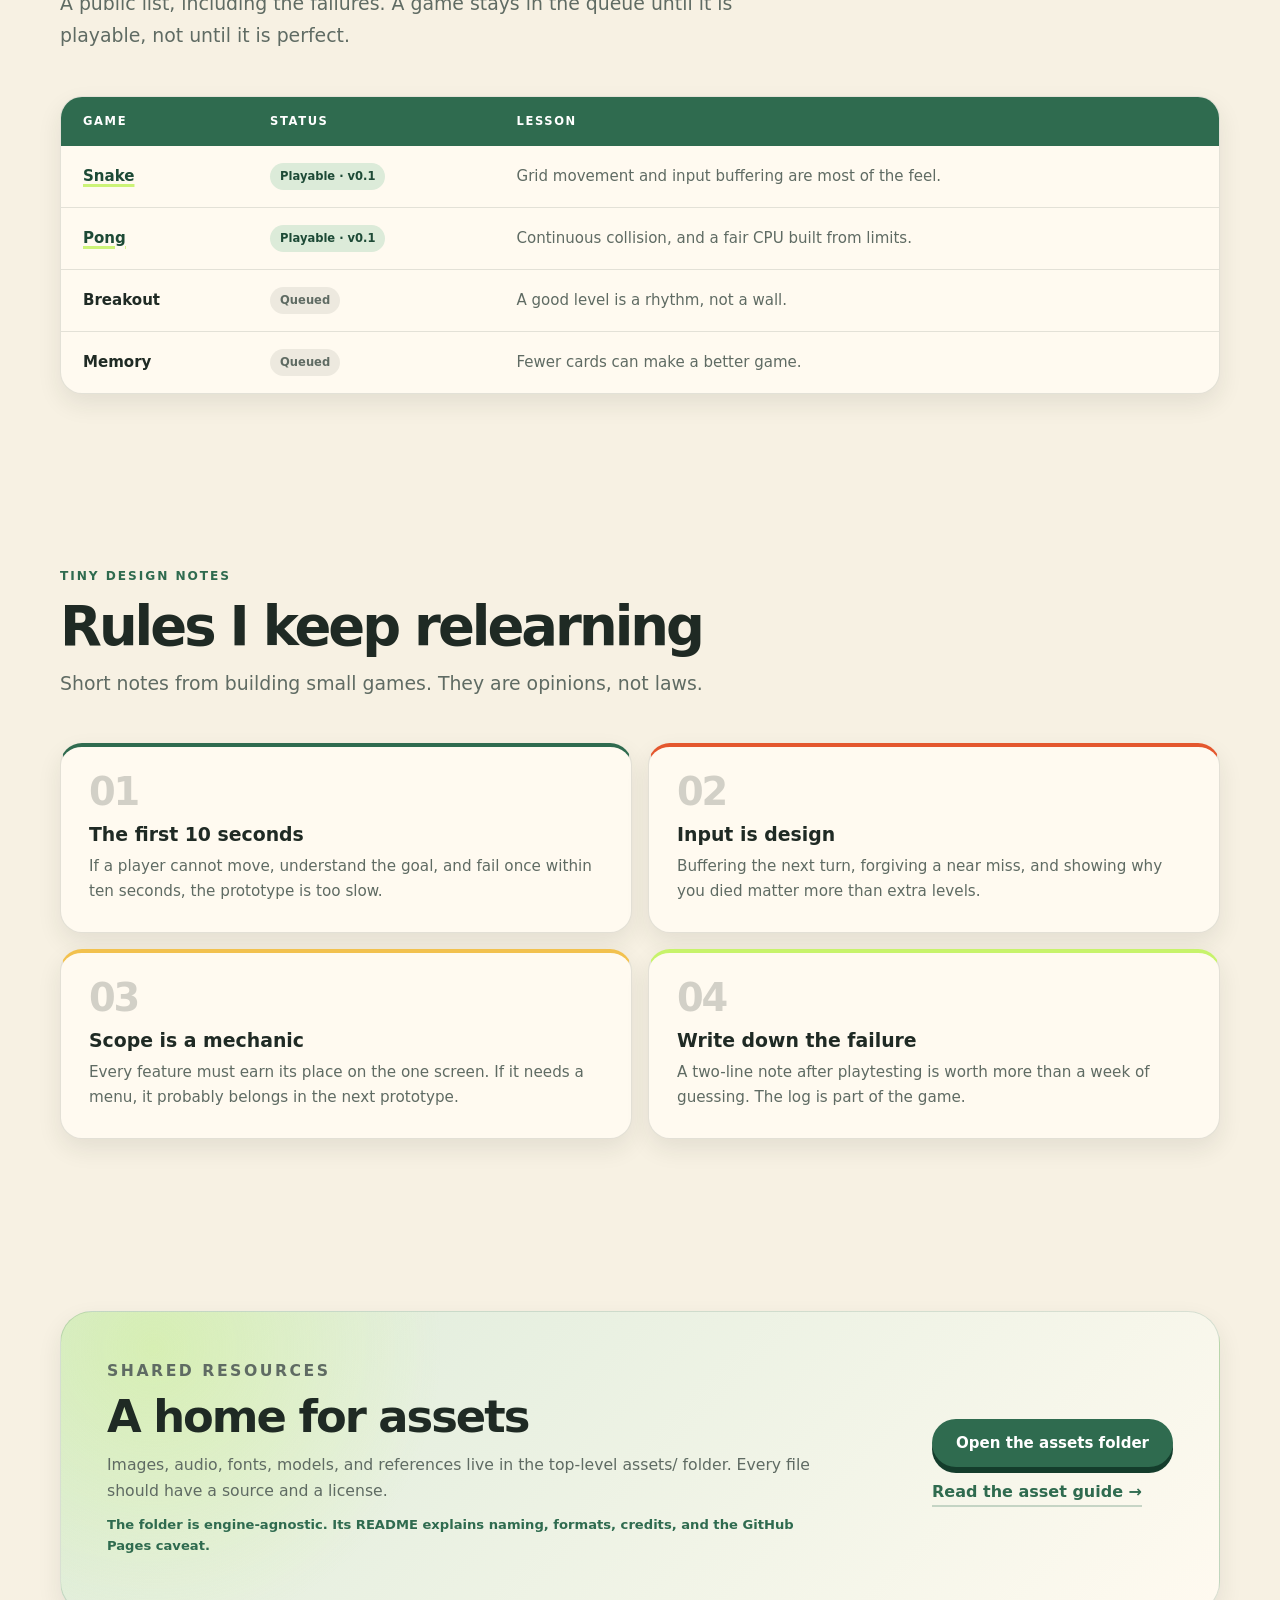
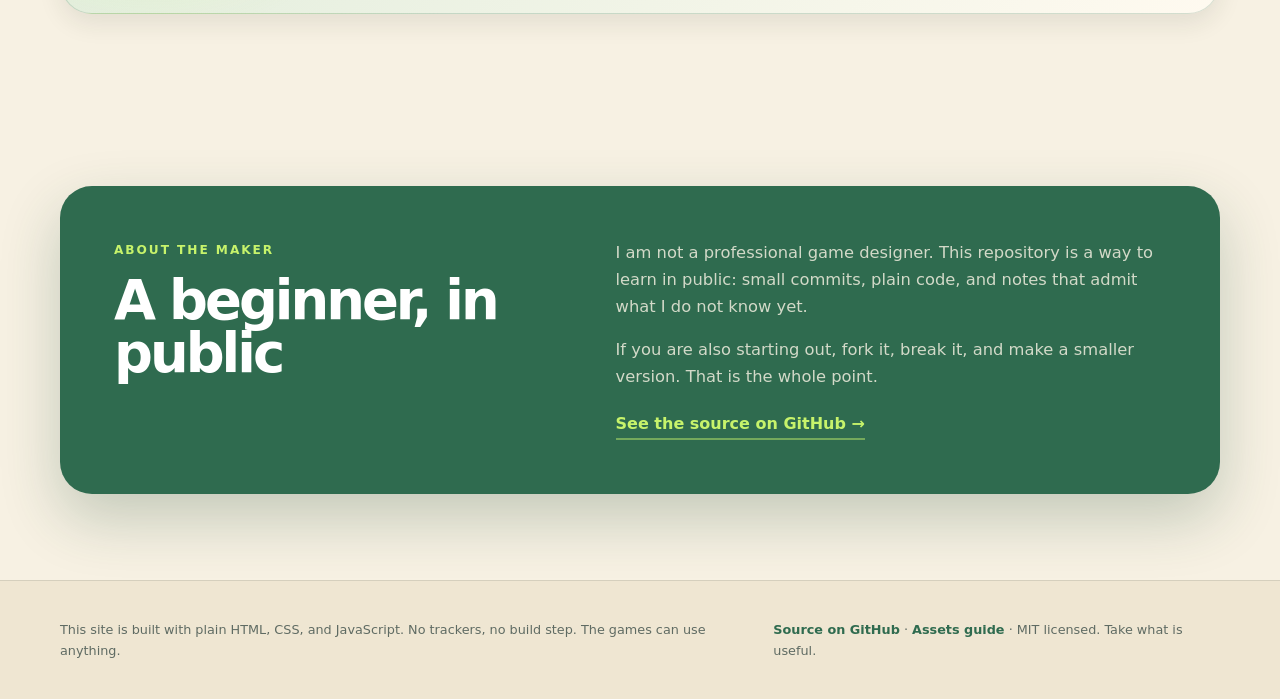
==== commit ecbd0664: "Add playable Pong recreation with a fair CPU Build Pong v0.1 as a second bilingual demo: fixed 120 H" ====
--- a/docs/index.html
+++ b/docs/index.html
@@ -20,7 +20,8 @@
       </a>
 
       <nav class="site-nav" aria-label="Primary">
-        <a href="#play" data-i18n="nav.play">Play</a>
+        <a href="#play" data-i18n="nav.snake">Snake</a>
+        <a href="pong.html" data-i18n="nav.pong">Pong</a>
         <a href="#log" data-i18n="nav.log">Recreation log</a>
         <a href="#notes" data-i18n="nav.notes">Design notes</a>
         <a href="#assets" data-i18n="nav.assets">Assets</a>
@@ -199,6 +200,7 @@
             </div>
 
             <p class="game-note" data-i18n="game.note">The best score is stored only in your browser.</p>
+            <p class="game-next"><a class="text-link" href="pong.html" data-i18n="game.nextPong">Next: Pong, but fair →</a></p>
           </aside>
         </div>
       </div>
@@ -222,14 +224,14 @@
           </thead>
           <tbody>
             <tr>
-              <td><strong data-i18n="log.snake">Snake</strong></td>
+              <td><strong><a href="#play" data-i18n="log.snake">Snake</a></strong></td>
               <td><span class="pill pill-live" data-i18n="log.snakeStatus">Playable · v0.1</span></td>
               <td data-i18n="log.snakeLesson">Grid movement and input buffering are most of the feel.</td>
             </tr>
             <tr>
-              <td><strong data-i18n="log.pong">Pong</strong></td>
-              <td><span class="pill pill-sketch" data-i18n="log.pongStatus">Sketch</span></td>
-              <td data-i18n="log.pongLesson">Ball physics is easy; fair paddles are not.</td>
+              <td><strong><a href="pong.html" data-i18n="log.pong">Pong</a></strong></td>
+              <td><span class="pill pill-live" data-i18n="log.pongStatus">Playable · v0.1</span></td>
+              <td data-i18n="log.pongLesson">Continuous collision, and a fair CPU built from limits.</td>
             </tr>
             <tr>
               <td><strong data-i18n="log.breakout">Breakout</strong></td>
--- a/docs/styles.css
+++ b/docs/styles.css
@@ -213,6 +213,7 @@
 }
 
 .hero h1,
+.section-head h1,
 .section-head h2,
 .maker-head h2 {
   font-weight: 800;
@@ -246,6 +247,7 @@
   transform: rotate(-1.2deg);
 }
 
+.section-head h1,
 .section-head h2,
 .maker-head h2 {
   margin-bottom: 14px;
@@ -344,6 +346,7 @@
 .button:focus-visible,
 .lang-toggle:focus-visible,
 .dpad-btn:focus-visible,
+.pong-touch-btn:focus-visible,
 .text-link:focus-visible,
 a:focus-visible {
   outline: 3px solid var(--orange);
@@ -606,6 +609,10 @@
   grid-template-columns: minmax(0, 1.15fr) minmax(280px, 0.85fr);
   gap: clamp(20px, 3vw, 34px);
   align-items: stretch;
+}
+
+.pong-layout {
+  grid-template-columns: minmax(0, 1.3fr) minmax(280px, 0.7fr);
 }
 
 .game-board {
@@ -802,6 +809,123 @@
   text-align: center;
 }
 
+.game-next {
+  margin: 0;
+  font-size: 0.8rem;
+  text-align: center;
+}
+
+.game-next .text-link {
+  color: var(--lime);
+  border-color: rgba(199, 243, 107, 0.45);
+}
+
+.game-next .text-link:hover,
+.game-next .text-link:focus-visible {
+  color: #fff;
+  border-color: var(--lime);
+}
+
+/* Pong */
+
+.pong-play {
+  padding-top: clamp(44px, 6vw, 64px);
+}
+
+#pong-canvas {
+  width: 100%;
+  height: auto;
+  aspect-ratio: 8 / 5;
+  background: var(--paper);
+  cursor: grab;
+  touch-action: none;
+}
+
+#pong-canvas:active {
+  cursor: grabbing;
+}
+
+.pong-overlay {
+  justify-content: center;
+  background: rgba(247, 241, 227, 0.8);
+  backdrop-filter: blur(1.5px);
+  -webkit-backdrop-filter: blur(1.5px);
+  pointer-events: none;
+}
+
+.pong-score {
+  display: flex;
+  align-items: center;
+  justify-content: center;
+  gap: clamp(16px, 3vw, 30px);
+  padding: 18px 16px 16px;
+  border: 1px solid rgba(255, 255, 255, 0.1);
+  border-radius: 22px;
+  background: rgba(255, 255, 255, 0.07);
+}
+
+.pong-score-side {
+  min-width: 74px;
+  text-align: center;
+}
+
+.pong-score-side span {
+  display: block;
+  color: rgba(247, 241, 227, 0.6);
+  font-size: 0.7rem;
+  font-weight: 800;
+  letter-spacing: 0.14em;
+  text-transform: uppercase;
+}
+
+.pong-score-side strong {
+  display: block;
+  margin-top: 2px;
+  color: var(--lime);
+  font-size: clamp(2.8rem, 6vw, 3.8rem);
+  font-weight: 800;
+  line-height: 1;
+  letter-spacing: -0.05em;
+}
+
+.pong-score-divider {
+  color: rgba(247, 241, 227, 0.25);
+  font-size: 2rem;
+  font-weight: 800;
+}
+
+.pong-touch {
+  display: grid;
+  grid-template-columns: 1fr 1fr;
+  gap: 10px;
+  margin-top: auto;
+}
+
+.pong-touch-btn {
+  display: grid;
+  place-items: center;
+  min-height: 58px;
+  border: 1px solid rgba(255, 255, 255, 0.16);
+  border-radius: 16px;
+  background: rgba(255, 255, 255, 0.09);
+  color: var(--paper);
+  font: inherit;
+  font-size: 1.4rem;
+  cursor: pointer;
+  touch-action: manipulation;
+  transition: background 0.12s ease, transform 0.12s ease;
+}
+
+.pong-touch-btn:hover,
+.pong-touch-btn:active {
+  background: rgba(199, 243, 107, 0.18);
+  transform: translateY(-1px);
+}
+
+.pong-notes .section-head {
+  margin-bottom: clamp(24px, 3vw, 34px);
+}
+
 /* Log */
 
 .table-wrap {
@@ -851,6 +975,20 @@
 
 .log-table td strong {
   color: var(--ink);
+}
+
+.log-table a {
+  color: var(--green-dark);
+  font-weight: 800;
+  text-decoration: underline;
+  text-decoration-color: rgba(199, 243, 107, 0.9);
+  text-decoration-thickness: 3px;
+  text-underline-offset: 3px;
+}
+
+.log-table a:hover,
+.log-table a:focus-visible {
+  color: var(--orange);
 }
 
 .pill {
@@ -1115,10 +1253,16 @@
     align-items: center;
   }
 
+  .pong-panel {
+    display: flex;
+    align-items: stretch;
+  }
+
   .score-row,
   .game-actions,
   .game-hint,
-  .game-note {
+  .game-note,
+  .game-next {
     grid-column: 1;
   }
 
@@ -1184,6 +1328,18 @@
     width: 100%;
   }
 
+  .pong-score {
+    gap: 14px;
+  }
+
+  .pong-score-side strong {
+    font-size: 2.8rem;
+  }
+
+  .pong-touch-btn {
+    min-height: 54px;
+  }
+
   .game-actions {
     width: 100%;
   }
@@ -1212,6 +1368,19 @@
     width: 62px;
     height: 62px;
     font-size: 0.82rem;
+  }
+
+  .pong-score {
+    gap: 10px;
+    padding-inline: 10px;
+  }
+
+  .pong-score-side {
+    min-width: 58px;
+  }
+
+  .pong-score-side strong {
+    font-size: 2.4rem;
   }
 
   .game-actions {
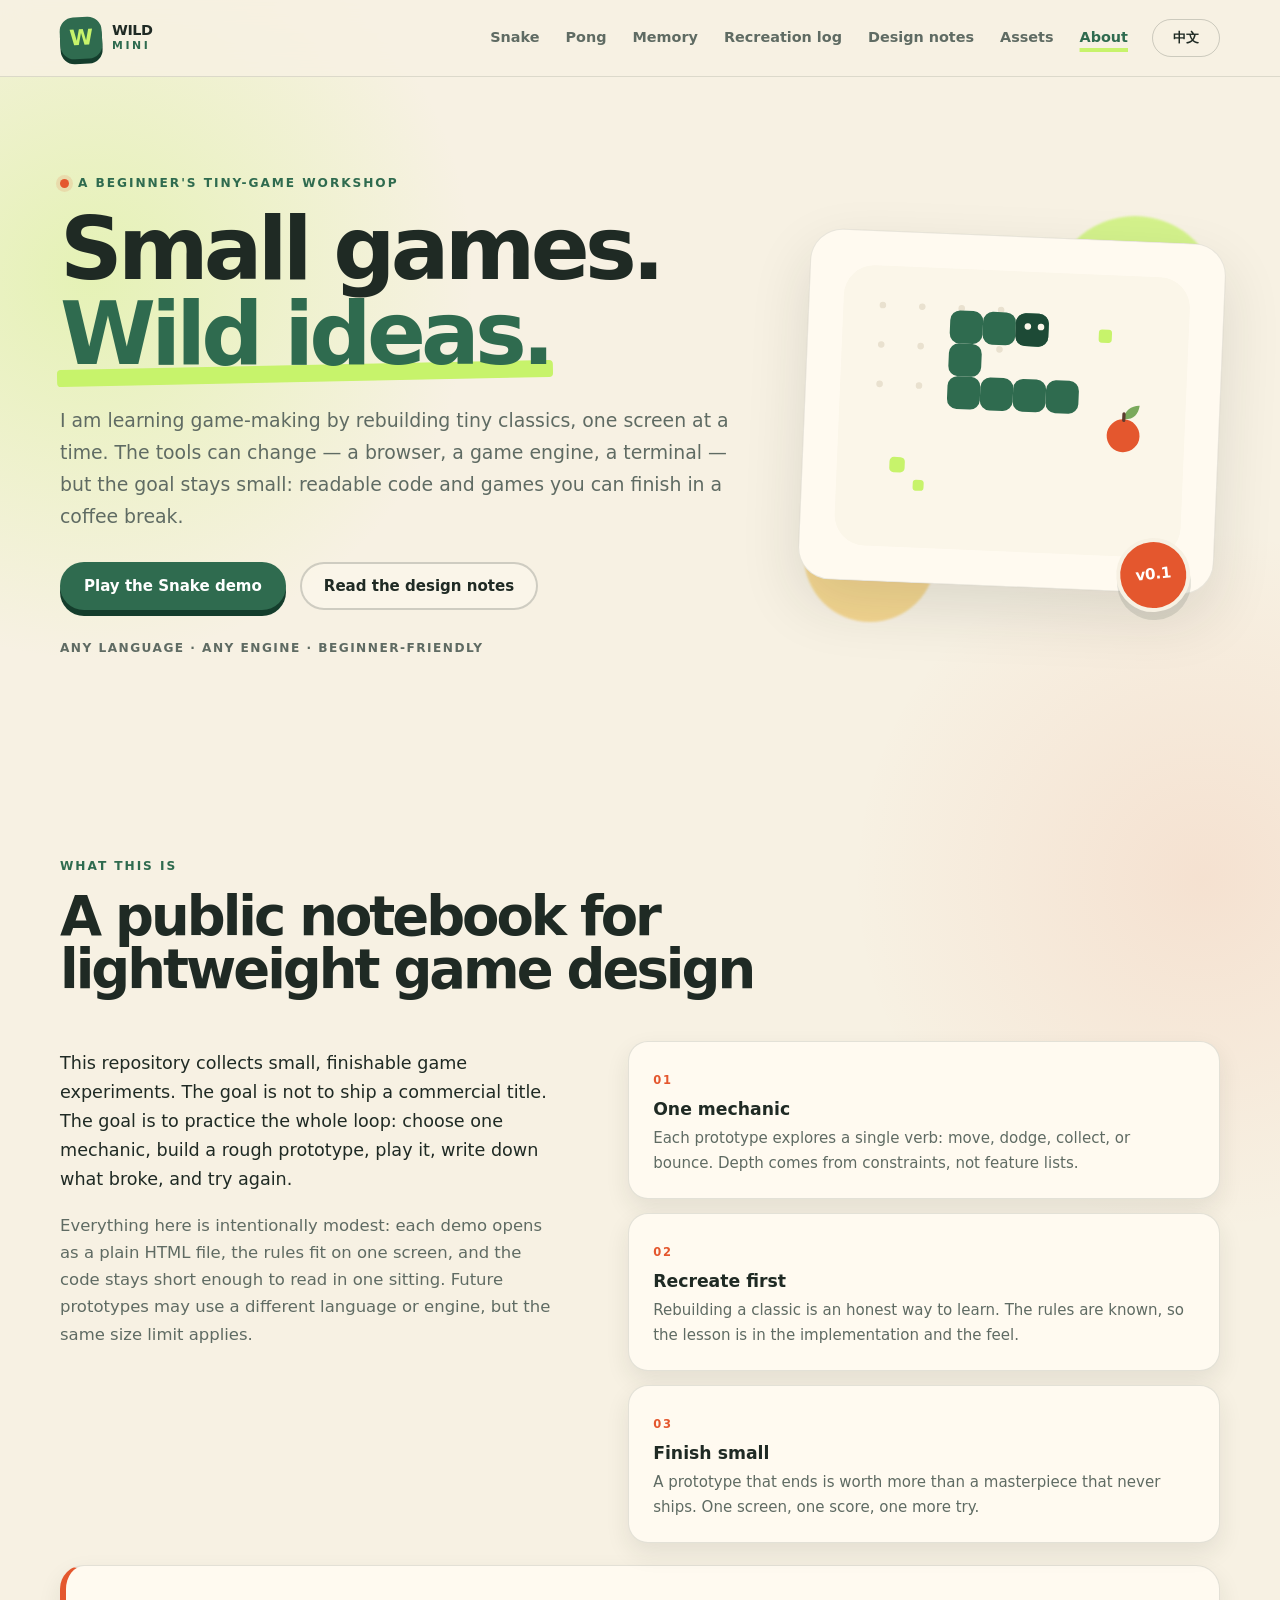
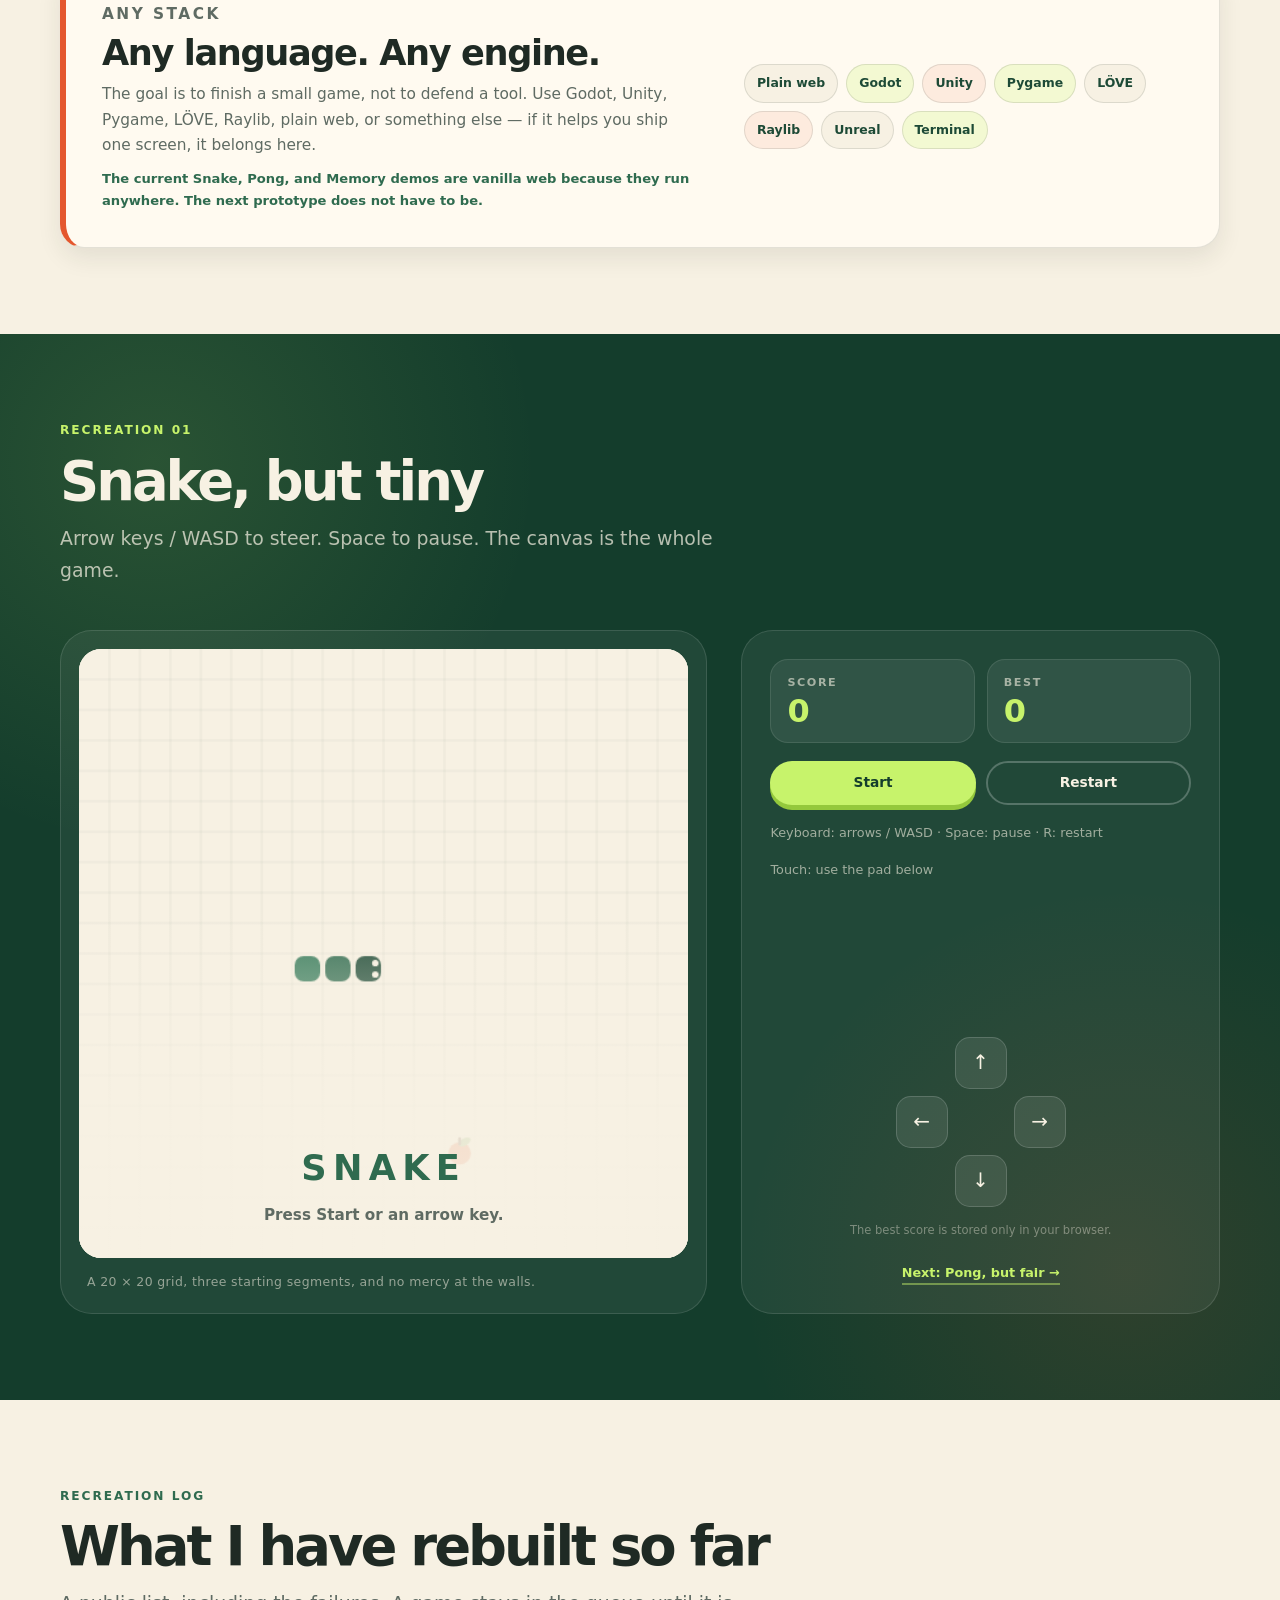
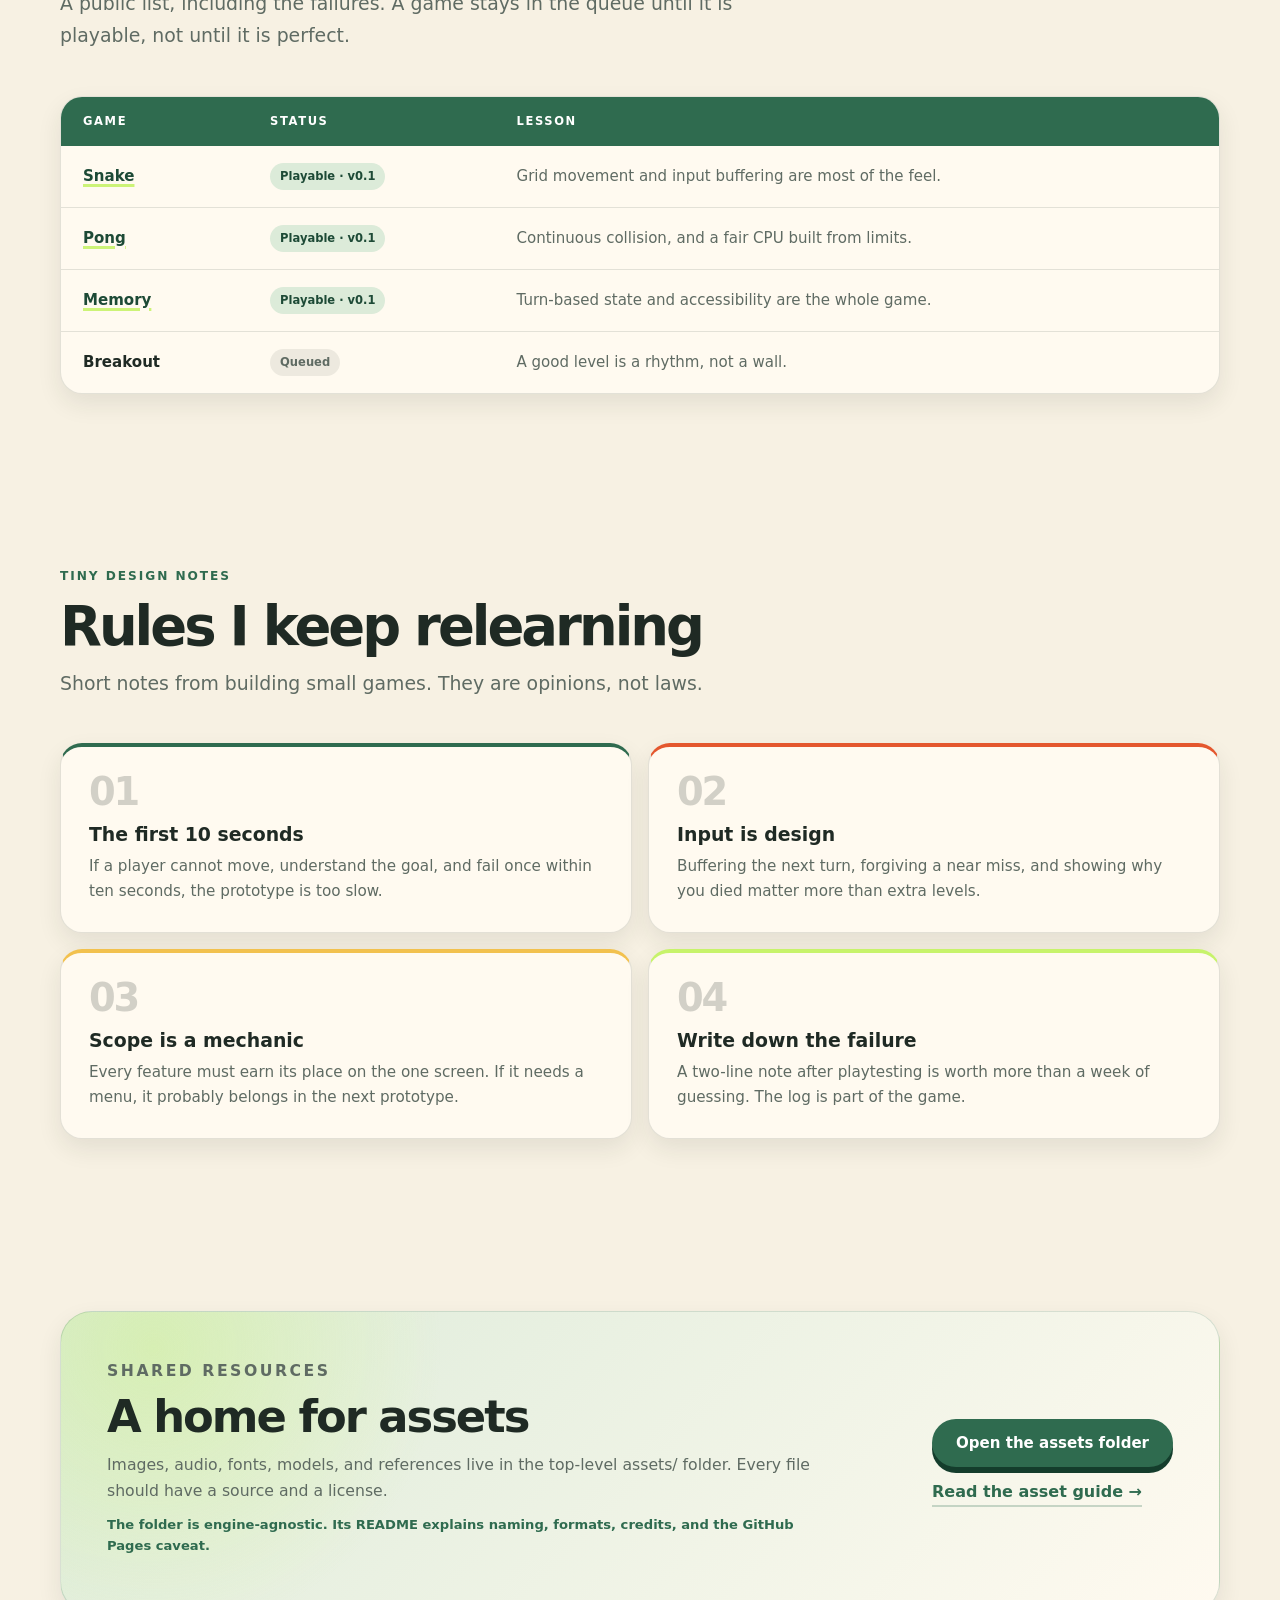
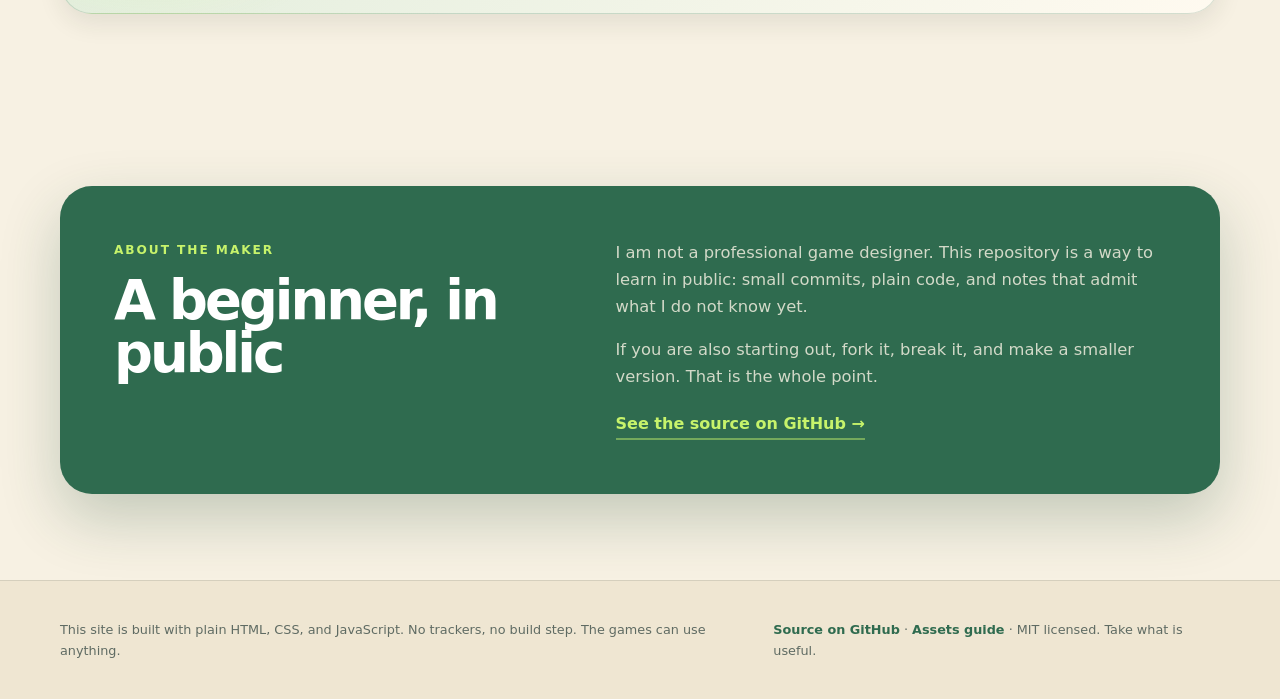
==== commit 17516398: "Add playable Memory recreation with accessible cards Build Memory v0.1 as a turn-based 4x4 demo: eig" ====
--- a/docs/index.html
+++ b/docs/index.html
@@ -22,6 +22,7 @@
       <nav class="site-nav" aria-label="Primary">
         <a href="#play" data-i18n="nav.snake">Snake</a>
         <a href="pong.html" data-i18n="nav.pong">Pong</a>
+        <a href="memory.html" data-i18n="nav.memory">Memory</a>
         <a href="#log" data-i18n="nav.log">Recreation log</a>
         <a href="#notes" data-i18n="nav.notes">Design notes</a>
         <a href="#assets" data-i18n="nav.assets">Assets</a>
@@ -110,7 +111,7 @@
       <div class="about-layout">
         <div class="about-copy">
           <p data-i18n="about.p1">This repository collects small, finishable game experiments. The goal is not to ship a commercial title. The goal is to practice the whole loop: choose one mechanic, build a rough prototype, play it, write down what broke, and try again.</p>
-          <p data-i18n="about.p2">Everything here is intentionally modest: the current demo opens as a single HTML file, the rules fit on one screen, and the code stays short enough to read in one sitting. Future prototypes may use a different language or engine, but the same size limit applies.</p>
+          <p data-i18n="about.p2">Everything here is intentionally modest: each demo opens as a plain HTML file, the rules fit on one screen, and the code stays short enough to read in one sitting. Future prototypes may use a different language or engine, but the same size limit applies.</p>
         </div>
 
         <div class="card-grid">
@@ -137,7 +138,7 @@
           <p class="kicker" data-i18n="stack.kicker">Any stack</p>
           <h3 data-i18n="stack.title">Any language. Any engine.</h3>
           <p data-i18n="stack.lead">The goal is to finish a small game, not to defend a tool. Use Godot, Unity, Pygame, LÖVE, Raylib, plain web, or something else — if it helps you ship one screen, it belongs here.</p>
-          <p class="stack-note" data-i18n="stack.note">The current Snake demo is vanilla web because it runs anywhere. The next prototype does not have to be.</p>
+          <p class="stack-note" data-i18n="stack.note">The current Snake, Pong, and Memory demos are vanilla web because they run anywhere. The next prototype does not have to be.</p>
         </div>
         <div class="stack-tags" aria-label="Example tools and engines" data-i18n-aria-label="stack.tagsLabel">
           <span class="stack-tag" data-i18n="stack.tag.web">Plain web</span>
@@ -234,14 +235,14 @@
               <td data-i18n="log.pongLesson">Continuous collision, and a fair CPU built from limits.</td>
             </tr>
             <tr>
+              <td><strong><a href="memory.html" data-i18n="log.memory">Memory</a></strong></td>
+              <td><span class="pill pill-live" data-i18n="log.memoryStatus">Playable · v0.1</span></td>
+              <td data-i18n="log.memoryLesson">Turn-based state and accessibility are the whole game.</td>
+            </tr>
+            <tr>
               <td><strong data-i18n="log.breakout">Breakout</strong></td>
               <td><span class="pill pill-queued" data-i18n="log.breakoutStatus">Queued</span></td>
               <td data-i18n="log.breakoutLesson">A good level is a rhythm, not a wall.</td>
-            </tr>
-            <tr>
-              <td><strong data-i18n="log.memory">Memory</strong></td>
-              <td><span class="pill pill-queued" data-i18n="log.memoryStatus">Queued</span></td>
-              <td data-i18n="log.memoryLesson">Fewer cards can make a better game.</td>
             </tr>
           </tbody>
         </table>
--- a/docs/styles.css
+++ b/docs/styles.css
@@ -347,6 +347,7 @@
 .lang-toggle:focus-visible,
 .dpad-btn:focus-visible,
 .pong-touch-btn:focus-visible,
+.memory-card:focus-visible,
 .text-link:focus-visible,
 a:focus-visible {
   outline: 3px solid var(--orange);
@@ -926,6 +927,134 @@
   margin-bottom: clamp(24px, 3vw, 34px);
 }
 
+/* Memory */
+
+.memory-layout {
+  grid-template-columns: minmax(0, 520px) minmax(280px, 360px);
+  justify-content: center;
+}
+
+.memory-board-shell {
+  width: 100%;
+  max-width: 520px;
+}
+
+.memory-board {
+  display: grid;
+  grid-template-columns: repeat(4, minmax(0, 1fr));
+  gap: clamp(8px, 1.4vw, 12px);
+  aspect-ratio: 1;
+  padding: clamp(12px, 2vw, 18px);
+  background: var(--paper);
+}
+
+.memory-card {
+  position: relative;
+  display: grid;
+  place-items: center;
+  min-width: 0;
+  padding: 0;
+  border: 2px solid rgba(31, 42, 36, 0.14);
+  border-radius: 16px;
+  background: var(--green);
+  color: transparent;
+  font: inherit;
+  font-size: clamp(1.6rem, 6vw, 3rem);
+  cursor: pointer;
+  touch-action: manipulation;
+  transition: background 0.16s ease, border-color 0.16s ease, transform 0.16s ease;
+}
+
+.memory-card::after {
+  content: "?";
+  position: absolute;
+  inset: 0;
+  display: grid;
+  place-items: center;
+  color: var(--lime);
+  font-size: clamp(1.2rem, 3.6vw, 2rem);
+  font-weight: 800;
+  opacity: 0.9;
+  transition: opacity 0.14s ease;
+}
+
+.memory-card-face {
+  display: grid;
+  place-items: center;
+  opacity: 0;
+  transform: scale(0.8);
+  line-height: 1;
+  font-family: "DejaVu Sans", "Segoe UI Symbol", "Apple Symbols", "Noto Sans Symbols 2", sans-serif;
+  font-variant-emoji: text;
+  transition: opacity 0.14s ease, transform 0.14s ease;
+}
+
+.memory-card:hover {
+  background: var(--green-dark);
+  transform: translateY(-2px);
+}
+
+.memory-card:active {
+  transform: translateY(0);
+}
+
+.memory-card.is-revealed,
+.memory-card.is-matched {
+  background: var(--card);
+  border-color: rgba(47, 107, 79, 0.24);
+}
+
+.memory-card.is-revealed::after,
+.memory-card.is-matched::after {
+  opacity: 0;
+}
+
+.memory-card.is-revealed .memory-card-face,
+.memory-card.is-matched .memory-card-face {
+  opacity: 1;
+  transform: scale(1);
+}
+
+.memory-card.is-matched {
+  background: var(--green-soft);
+  border-color: var(--lime);
+  cursor: default;
+}
+
+.memory-card[aria-disabled="true"] {
+  pointer-events: none;
+}
+
+.memory-overlay {
+  justify-content: center;
+  background: transparent;
+  pointer-events: none;
+}
+
+.memory-overlay-card {
+  display: flex;
+  flex-direction: column;
+  align-items: center;
+  gap: 6px;
+  width: min(360px, 86%);
+  padding: 22px 20px;
+  border: 1px solid rgba(31, 42, 36, 0.12);
+  border-radius: 22px;
+  background: rgba(247, 241, 227, 0.97);
+  box-shadow: var(--shadow-small);
+  backdrop-filter: blur(5px);
+  -webkit-backdrop-filter: blur(5px);
+  text-align: center;
+}
+
+.memory-panel {
+  justify-content: center;
+}
+
+.memory-notes .section-head {
+  margin-bottom: clamp(24px, 3vw, 34px);
+}
+
 /* Log */
 
 .table-wrap {
@@ -1258,6 +1387,18 @@
     align-items: stretch;
   }
 
+  .memory-board-shell,
+  .memory-panel {
+    width: 100%;
+    max-width: 520px;
+    margin-inline: auto;
+  }
+
+  .memory-panel {
+    display: flex;
+    align-items: stretch;
+  }
+
   .score-row,
   .game-actions,
   .game-hint,
@@ -1277,6 +1418,16 @@
   }
 }
 
+@media (max-width: 800px) {
+  .site-nav {
+    display: none;
+  }
+
+  .lang-toggle {
+    margin-left: auto;
+  }
+}
+
 @media (max-width: 720px) {
   .wrap {
     width: min(100% - 32px, 1160px);
@@ -1286,10 +1437,6 @@
     min-height: 66px;
   }
 
-  .site-nav {
-    display: none;
-  }
-
   .brand-name {
     font-size: 0.82rem;
   }
@@ -1338,6 +1485,15 @@
 
   .pong-touch-btn {
     min-height: 54px;
+  }
+
+  .memory-board {
+    gap: 8px;
+    padding: 10px;
+  }
+
+  .memory-card {
+    border-radius: 12px;
   }
 
   .game-actions {
@@ -1381,6 +1537,15 @@
 
   .pong-score-side strong {
     font-size: 2.4rem;
+  }
+
+  .memory-card {
+    border-radius: 10px;
+  }
+
+  .memory-board {
+    gap: 7px;
+    padding: 9px;
   }
 
   .game-actions {
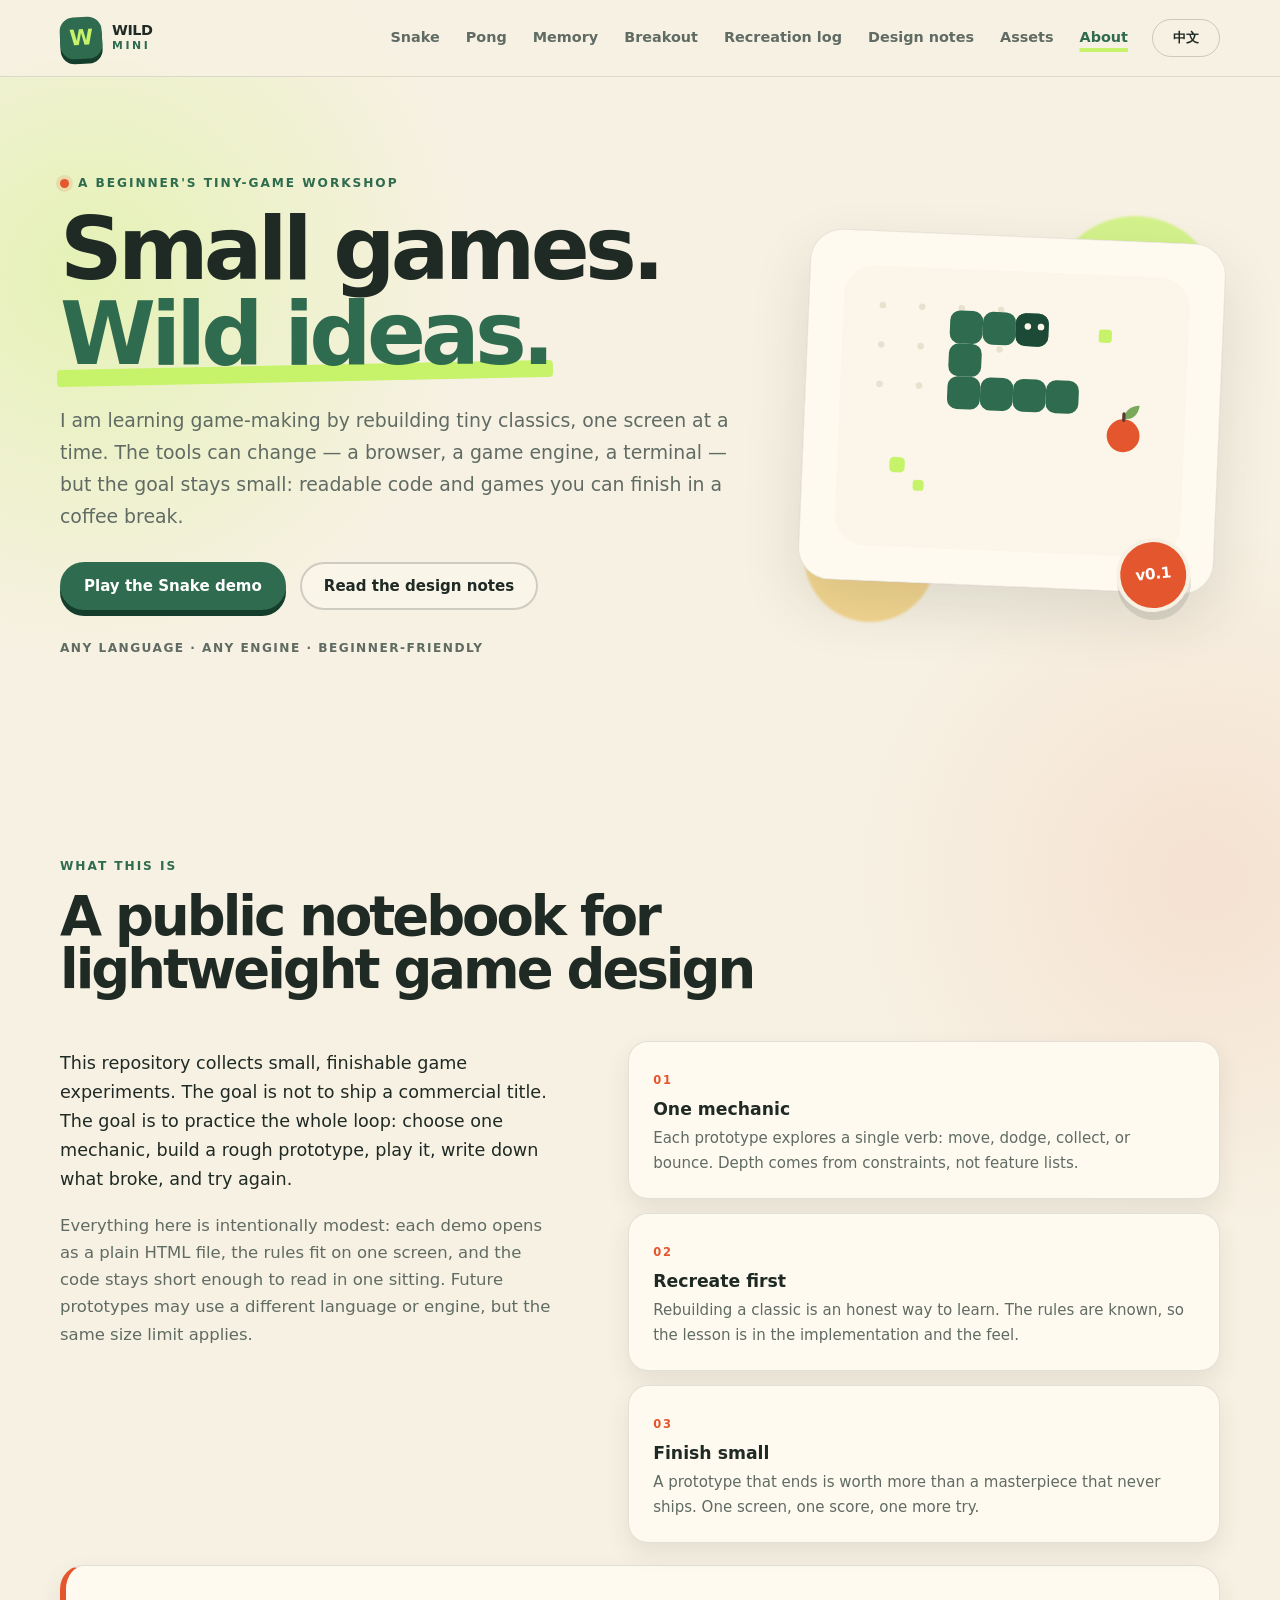
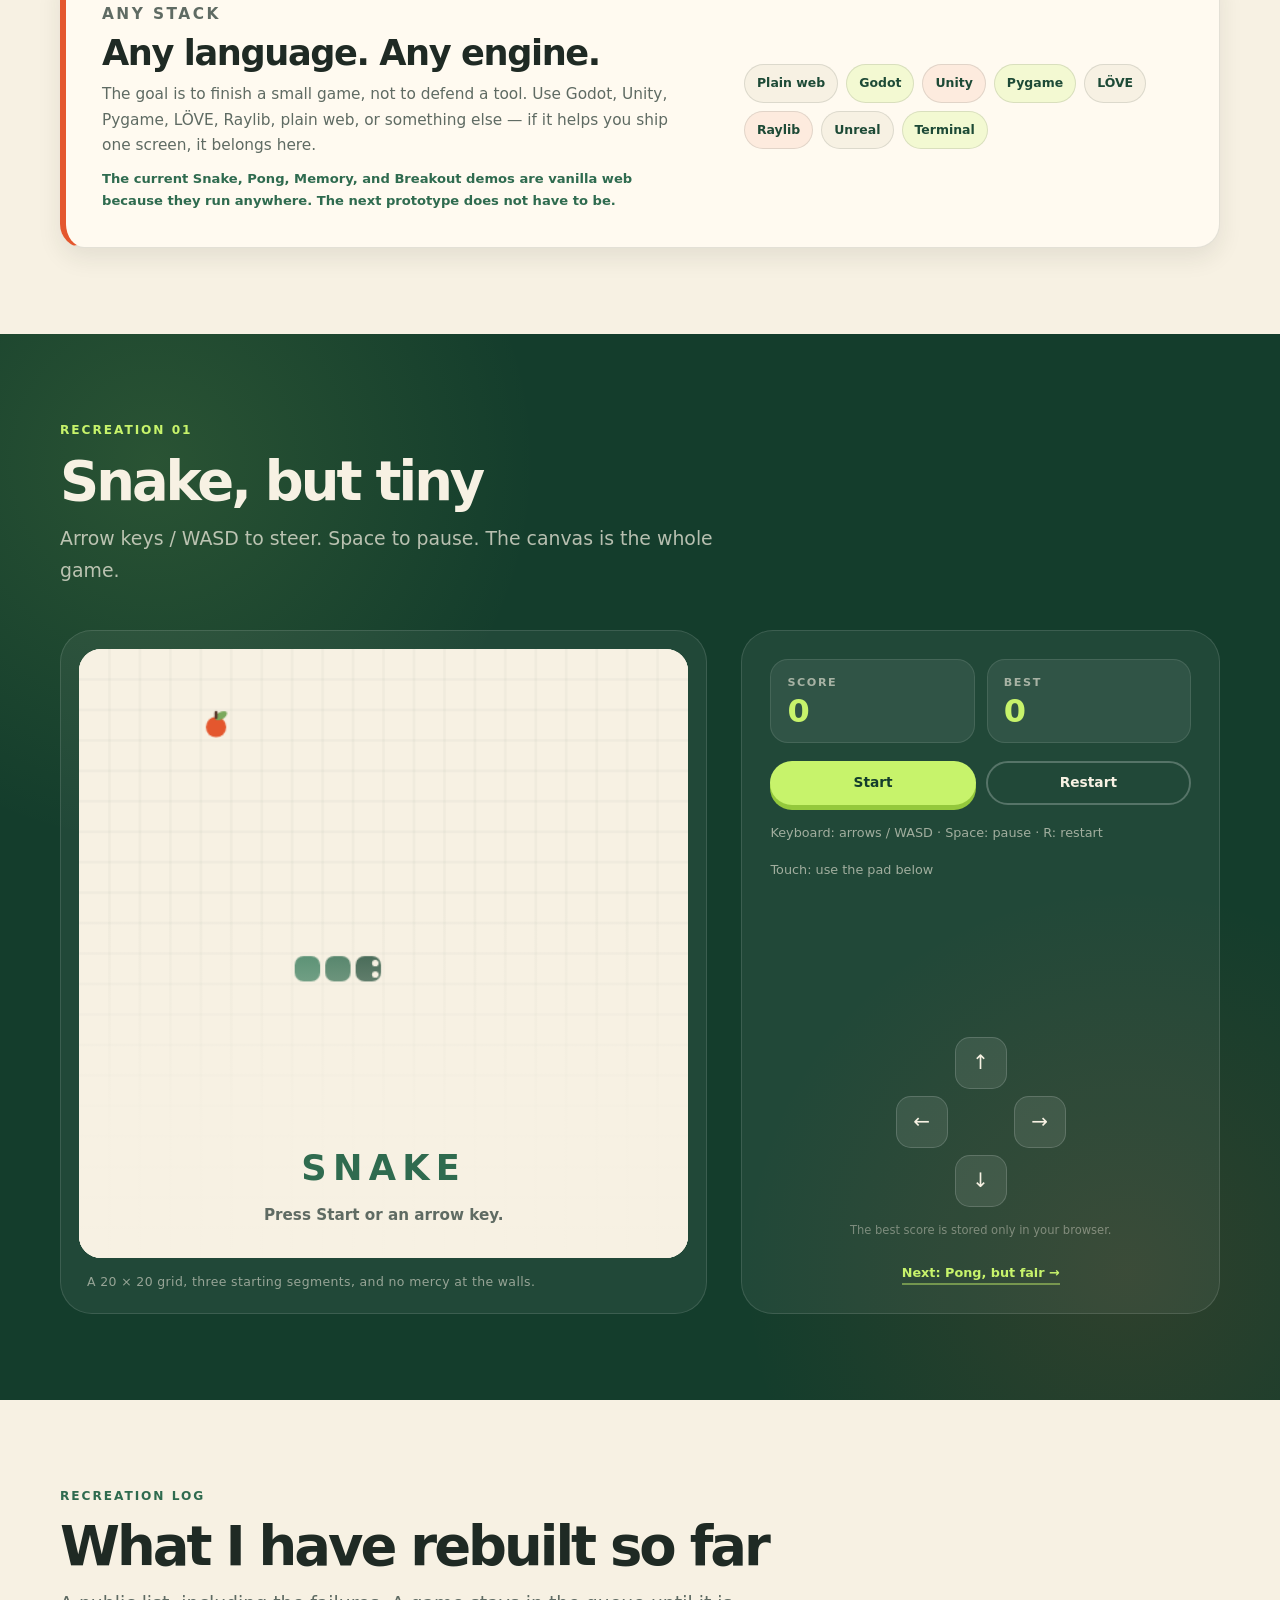
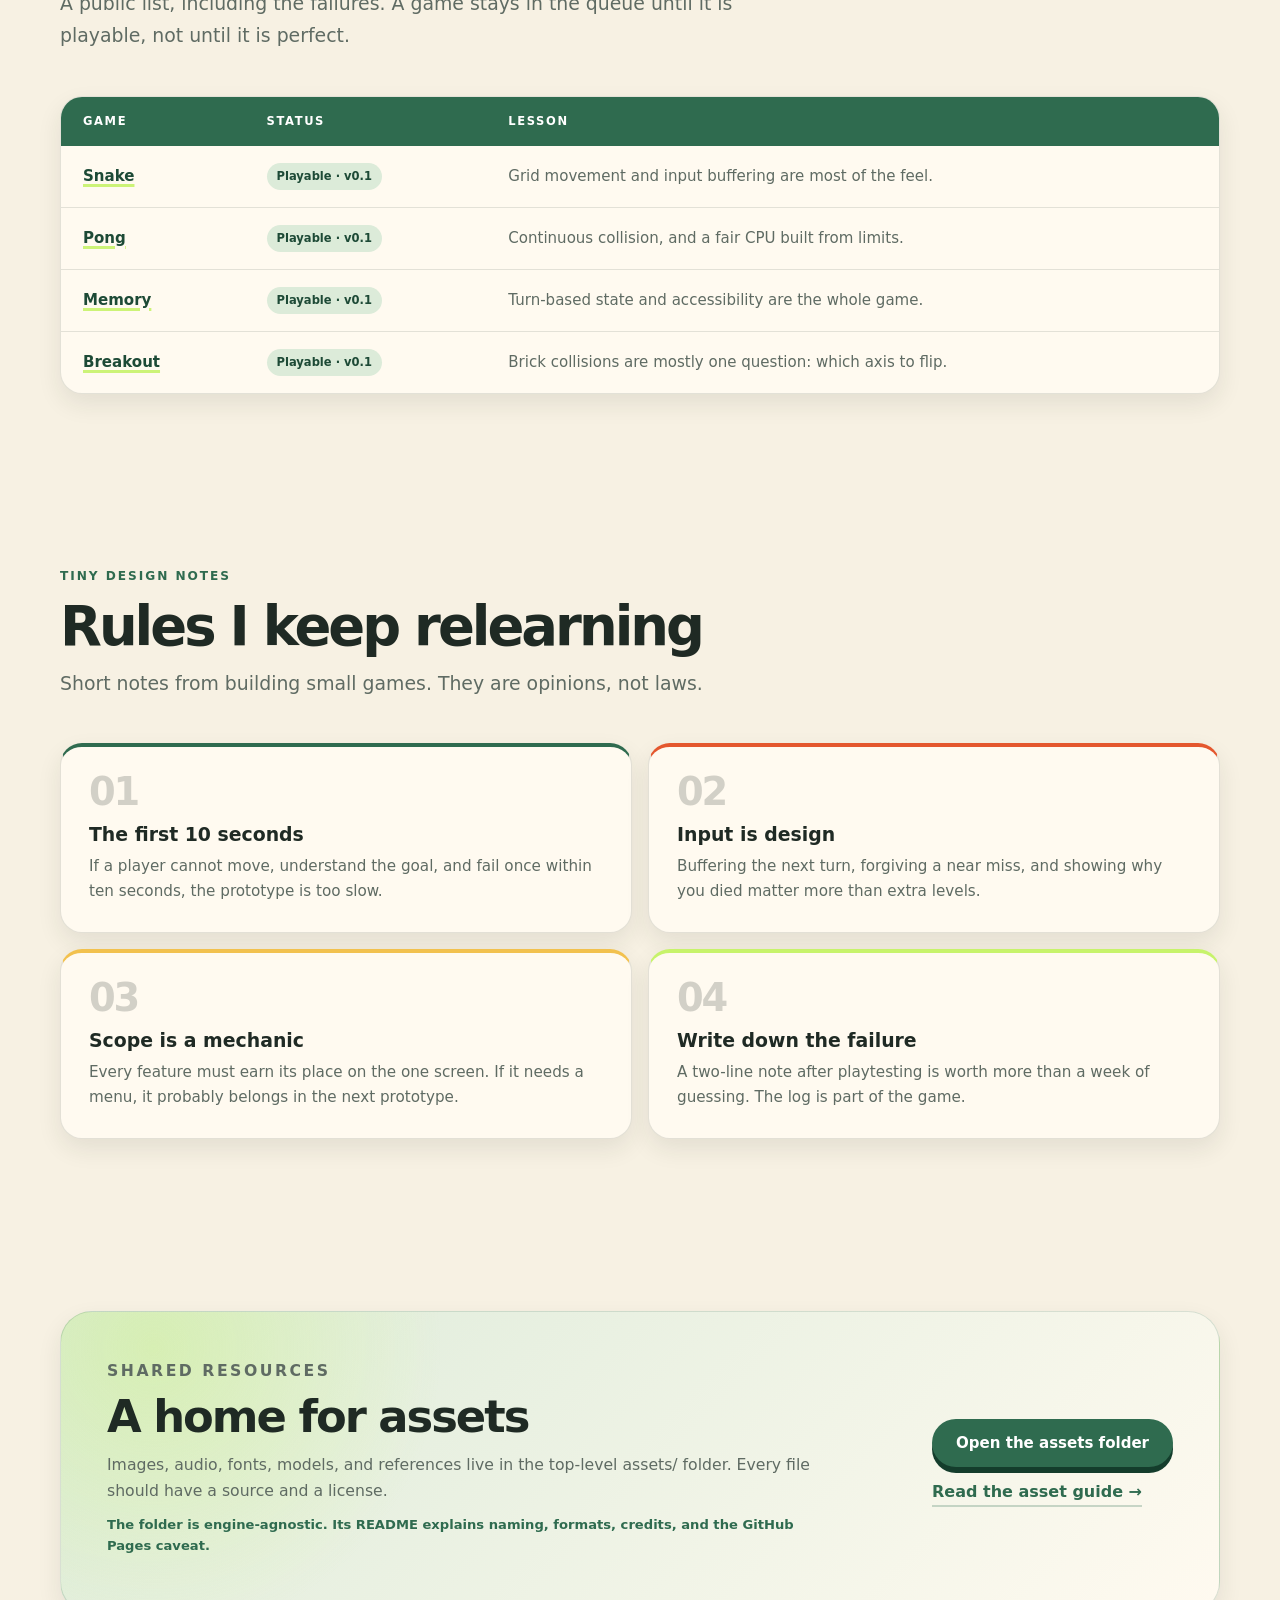
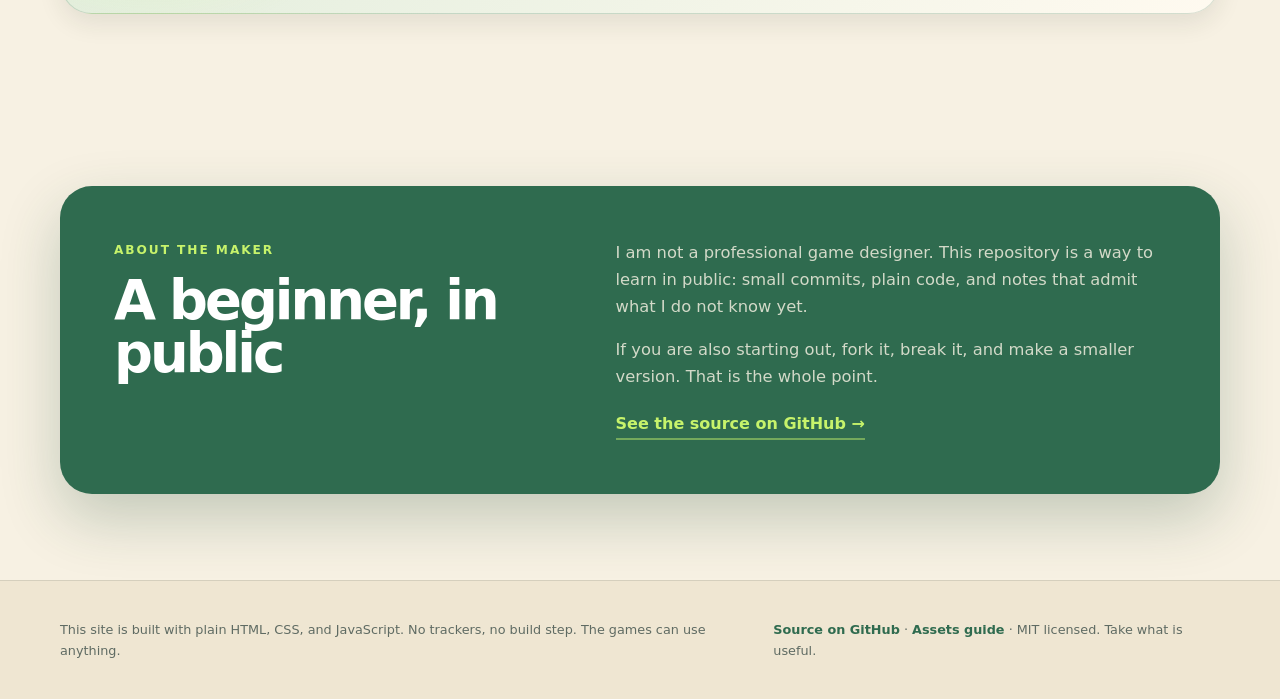
==== commit 6baab058: "Add playable Breakout recreation with one wall Build Breakout v0.1 as the fourth demo: one 8x5 wall," ====
--- a/docs/index.html
+++ b/docs/index.html
@@ -4,7 +4,7 @@
   <meta charset="utf-8">
   <meta name="viewport" content="width=device-width, initial-scale=1">
   <meta name="theme-color" content="#2f6b4f">
-  <meta name="description" content="A beginner's engine-agnostic workshop for lightweight mini-games and classic recreation attempts.">
+  <meta name="description" content="A beginner's engine-agnostic workshop for lightweight mini-games and classic recreation attempts, including tiny Snake, Pong, Memory, and Breakout demos.">
   <title>Wild Lightweight Mini-Game Creation</title>
   <link rel="icon" href="favicon.svg" type="image/svg+xml">
   <link rel="stylesheet" href="styles.css">
@@ -23,6 +23,7 @@
         <a href="#play" data-i18n="nav.snake">Snake</a>
         <a href="pong.html" data-i18n="nav.pong">Pong</a>
         <a href="memory.html" data-i18n="nav.memory">Memory</a>
+        <a href="breakout.html" data-i18n="nav.breakout">Breakout</a>
         <a href="#log" data-i18n="nav.log">Recreation log</a>
         <a href="#notes" data-i18n="nav.notes">Design notes</a>
         <a href="#assets" data-i18n="nav.assets">Assets</a>
@@ -138,7 +139,7 @@
           <p class="kicker" data-i18n="stack.kicker">Any stack</p>
           <h3 data-i18n="stack.title">Any language. Any engine.</h3>
           <p data-i18n="stack.lead">The goal is to finish a small game, not to defend a tool. Use Godot, Unity, Pygame, LÖVE, Raylib, plain web, or something else — if it helps you ship one screen, it belongs here.</p>
-          <p class="stack-note" data-i18n="stack.note">The current Snake, Pong, and Memory demos are vanilla web because they run anywhere. The next prototype does not have to be.</p>
+          <p class="stack-note" data-i18n="stack.note">The current Snake, Pong, Memory, and Breakout demos are vanilla web because they run anywhere. The next prototype does not have to be.</p>
         </div>
         <div class="stack-tags" aria-label="Example tools and engines" data-i18n-aria-label="stack.tagsLabel">
           <span class="stack-tag" data-i18n="stack.tag.web">Plain web</span>
@@ -240,9 +241,9 @@
               <td data-i18n="log.memoryLesson">Turn-based state and accessibility are the whole game.</td>
             </tr>
             <tr>
-              <td><strong data-i18n="log.breakout">Breakout</strong></td>
-              <td><span class="pill pill-queued" data-i18n="log.breakoutStatus">Queued</span></td>
-              <td data-i18n="log.breakoutLesson">A good level is a rhythm, not a wall.</td>
+              <td><strong><a href="breakout.html" data-i18n="log.breakout">Breakout</a></strong></td>
+              <td><span class="pill pill-live" data-i18n="log.breakoutStatus">Playable · v0.1</span></td>
+              <td data-i18n="log.breakoutLesson">Brick collisions are mostly one question: which axis to flip.</td>
             </tr>
           </tbody>
         </table>
--- a/docs/styles.css
+++ b/docs/styles.css
@@ -347,6 +347,7 @@
 .lang-toggle:focus-visible,
 .dpad-btn:focus-visible,
 .pong-touch-btn:focus-visible,
+.breakout-touch-btn:focus-visible,
 .memory-card:focus-visible,
 .text-link:focus-visible,
 a:focus-visible {
@@ -902,7 +903,8 @@
   margin-top: auto;
 }
 
-.pong-touch-btn {
+.pong-touch-btn,
+.breakout-touch-btn {
   display: grid;
   place-items: center;
   min-height: 58px;
@@ -918,7 +920,9 @@
 }
 
 .pong-touch-btn:hover,
-.pong-touch-btn:active {
+.pong-touch-btn:active,
+.breakout-touch-btn:hover,
+.breakout-touch-btn:active {
   background: rgba(199, 243, 107, 0.18);
   transform: translateY(-1px);
 }
@@ -1055,6 +1059,66 @@
   margin-bottom: clamp(24px, 3vw, 34px);
 }
 
+/* Breakout */
+
+.breakout-play {
+  padding-top: clamp(44px, 6vw, 64px);
+}
+
+.breakout-layout {
+  grid-template-columns: minmax(0, 1.3fr) minmax(280px, 0.7fr);
+}
+
+#breakout-canvas {
+  width: 100%;
+  height: auto;
+  aspect-ratio: 8 / 5;
+  background: var(--paper);
+  cursor: grab;
+  touch-action: none;
+}
+
+#breakout-canvas:active {
+  cursor: grabbing;
+}
+
+.breakout-overlay {
+  justify-content: center;
+  background: transparent;
+  pointer-events: none;
+}
+
+.breakout-overlay-card {
+  display: flex;
+  flex-direction: column;
+  align-items: center;
+  gap: 6px;
+  width: min(380px, 84%);
+  padding: 22px 20px;
+  border: 1px solid rgba(31, 42, 36, 0.12);
+  border-radius: 22px;
+  background: rgba(247, 241, 227, 0.95);
+  box-shadow: var(--shadow-small);
+  backdrop-filter: blur(4px);
+  -webkit-backdrop-filter: blur(4px);
+  text-align: center;
+}
+
+.breakout-stats {
+  grid-template-columns: repeat(3, minmax(0, 1fr));
+}
+
+.breakout-touch {
+  display: grid;
+  grid-template-columns: 1fr 1fr;
+  gap: 10px;
+  margin-top: auto;
+}
+
+.breakout-notes .section-head {
+  margin-bottom: clamp(24px, 3vw, 34px);
+}
+
 /* Log */
 
 .table-wrap {
@@ -1387,6 +1451,11 @@
     align-items: stretch;
   }
 
+  .breakout-panel {
+    display: flex;
+    align-items: stretch;
+  }
+
   .memory-board-shell,
   .memory-panel {
     width: 100%;
@@ -1418,7 +1487,7 @@
   }
 }
 
-@media (max-width: 800px) {
+@media (max-width: 920px) {
   .site-nav {
     display: none;
   }
@@ -1484,6 +1553,10 @@
   }
 
   .pong-touch-btn {
+    min-height: 54px;
+  }
+
+  .breakout-touch-btn {
     min-height: 54px;
   }
 
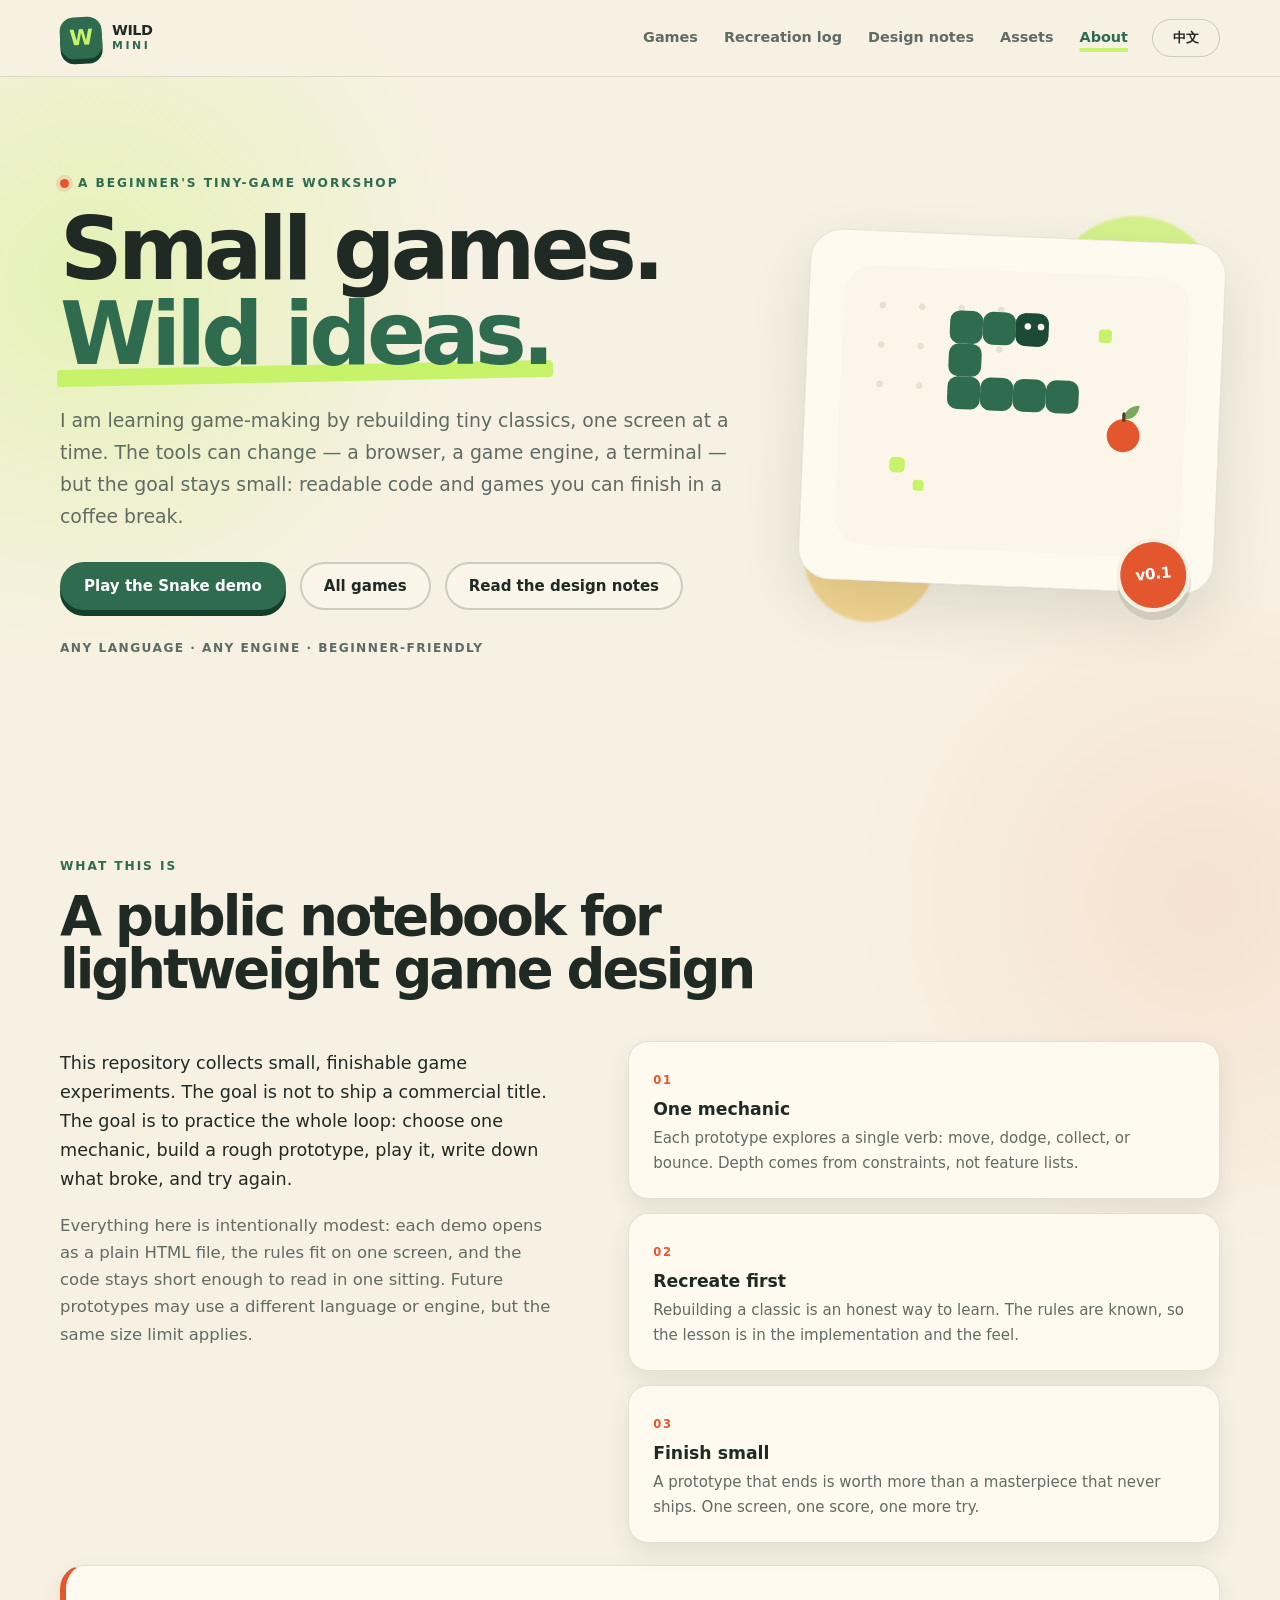
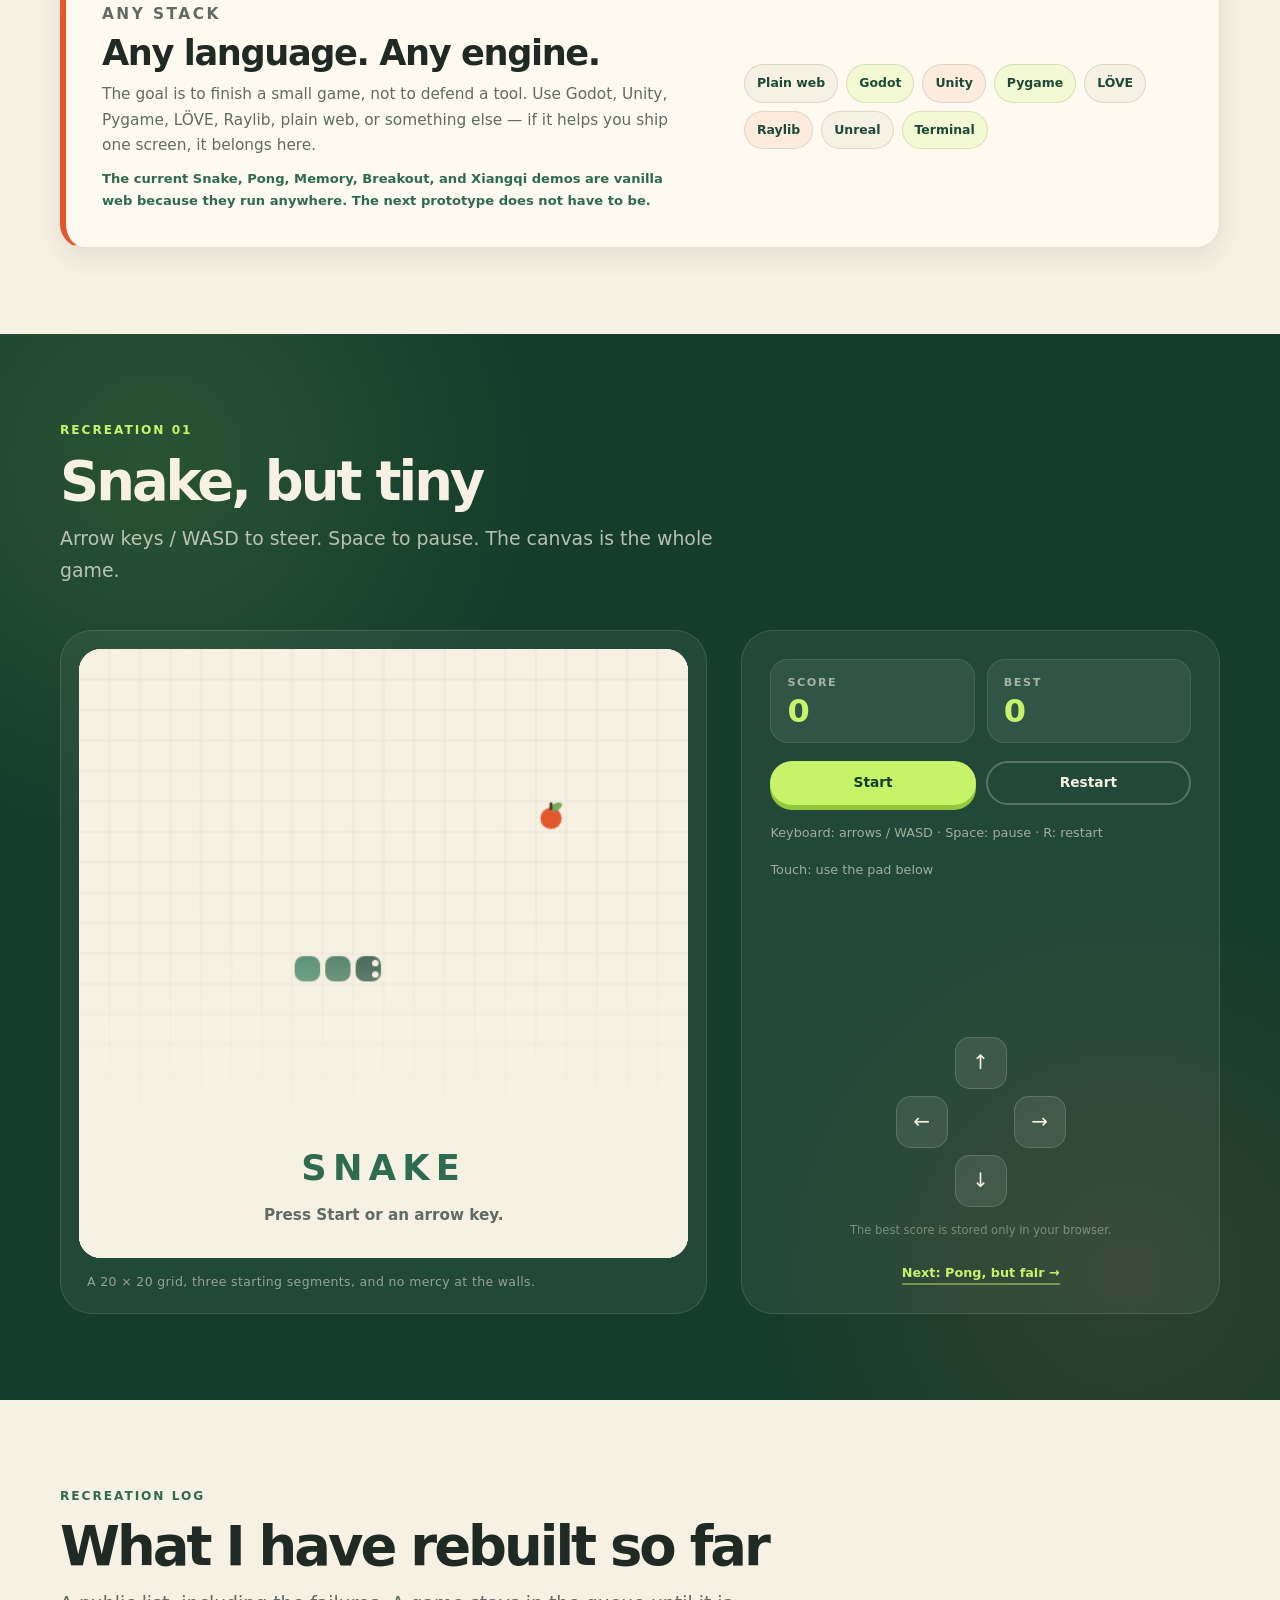
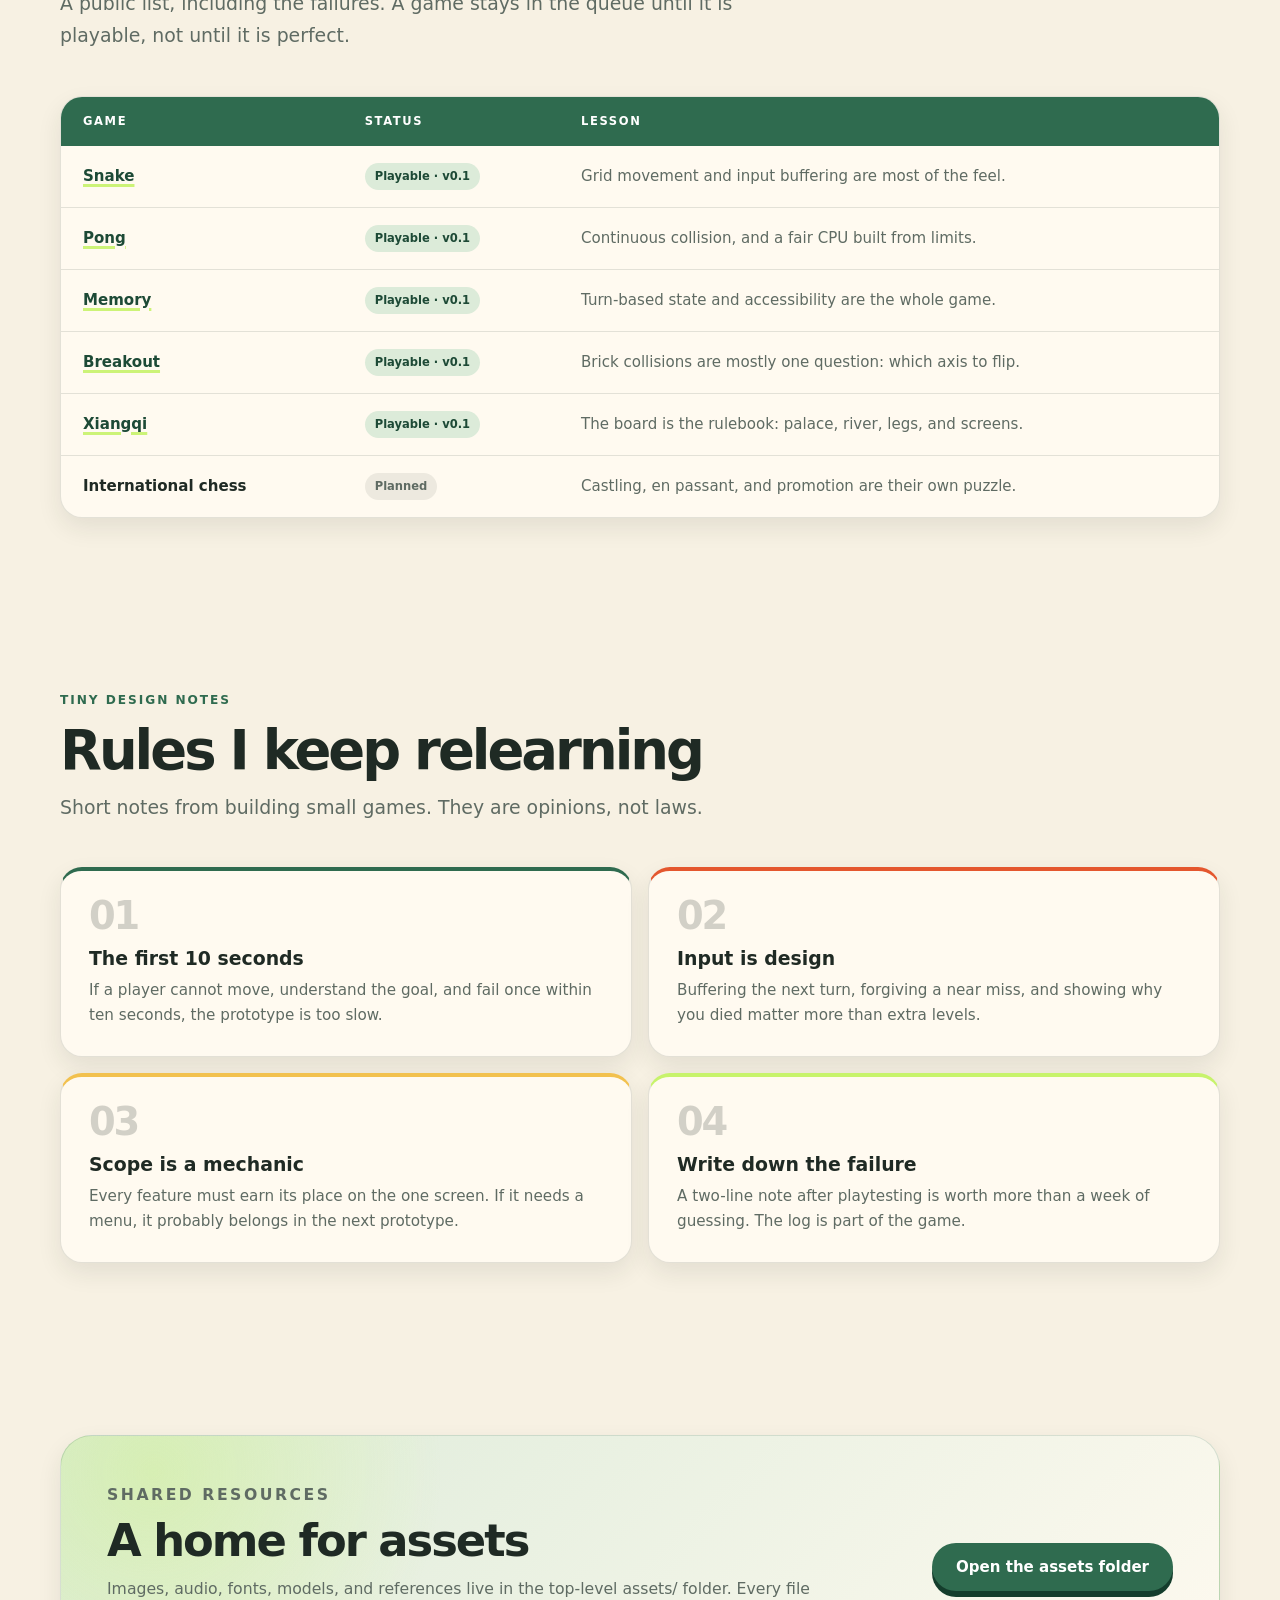
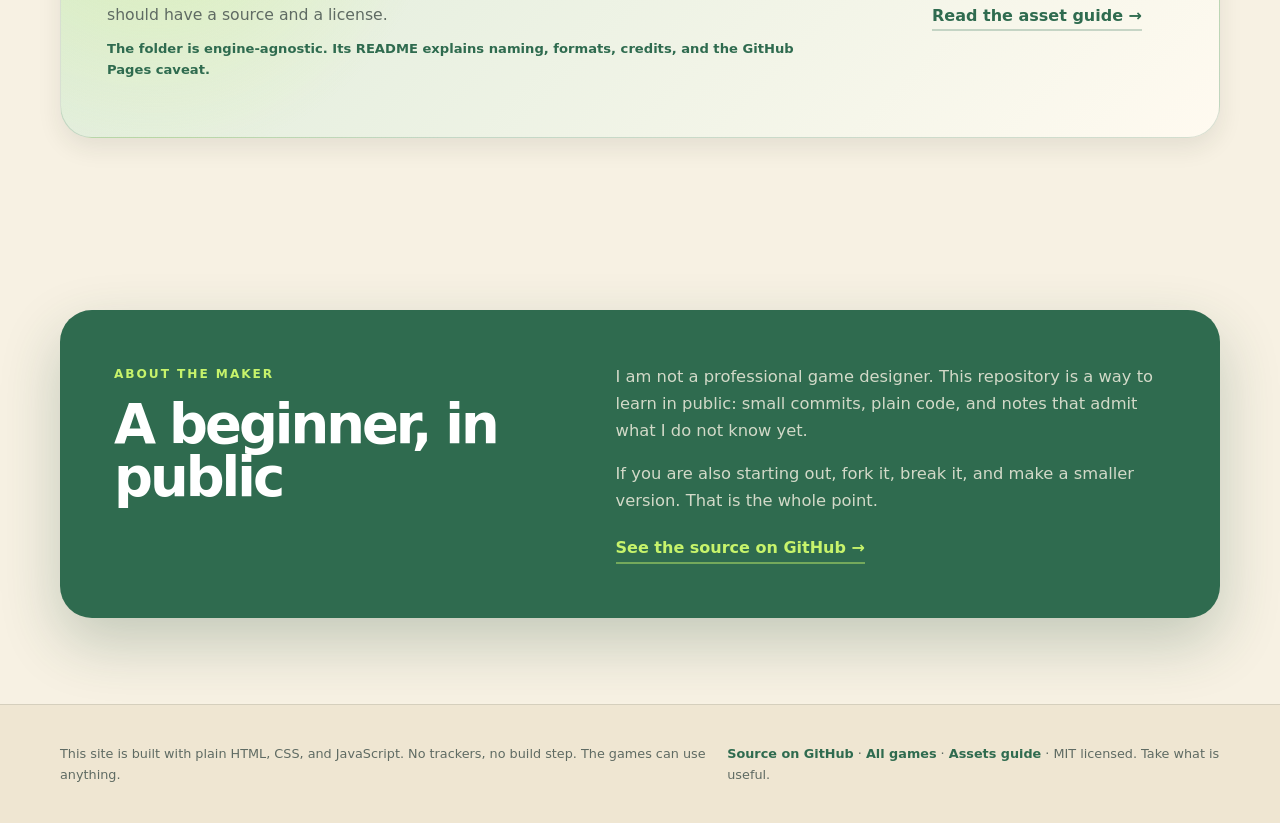
==== commit cf92e4af: "Add games index and playable Xiangqi recreation Add a games index that replaces the growing per-game" ====
--- a/docs/index.html
+++ b/docs/index.html
@@ -4,7 +4,7 @@
   <meta charset="utf-8">
   <meta name="viewport" content="width=device-width, initial-scale=1">
   <meta name="theme-color" content="#2f6b4f">
-  <meta name="description" content="A beginner's engine-agnostic workshop for lightweight mini-games and classic recreation attempts, including tiny Snake, Pong, Memory, and Breakout demos.">
+  <meta name="description" content="A beginner's engine-agnostic workshop for lightweight mini-games and classic recreation attempts, including tiny Snake, Pong, Memory, Breakout, and Xiangqi demos.">
   <title>Wild Lightweight Mini-Game Creation</title>
   <link rel="icon" href="favicon.svg" type="image/svg+xml">
   <link rel="stylesheet" href="styles.css">
@@ -20,10 +20,7 @@
       </a>
 
       <nav class="site-nav" aria-label="Primary">
-        <a href="#play" data-i18n="nav.snake">Snake</a>
-        <a href="pong.html" data-i18n="nav.pong">Pong</a>
-        <a href="memory.html" data-i18n="nav.memory">Memory</a>
-        <a href="breakout.html" data-i18n="nav.breakout">Breakout</a>
+        <a href="games.html" data-i18n="nav.games">Games</a>
         <a href="#log" data-i18n="nav.log">Recreation log</a>
         <a href="#notes" data-i18n="nav.notes">Design notes</a>
         <a href="#assets" data-i18n="nav.assets">Assets</a>
@@ -47,6 +44,7 @@
         <p class="lede" data-i18n="hero.lead">I am learning game-making by rebuilding tiny classics, one screen at a time. The tools can change — a browser, a game engine, a terminal — but the goal stays small: readable code and games you can finish in a coffee break.</p>
         <div class="hero-actions">
           <a class="button button-primary" href="#play" data-i18n="hero.ctaPlay">Play the Snake demo</a>
+          <a class="button button-ghost" href="games.html" data-i18n="hero.ctaGames">All games</a>
           <a class="button button-ghost" href="#notes" data-i18n="hero.ctaNotes">Read the design notes</a>
         </div>
         <p class="meta" data-i18n="hero.meta">Any language · Any engine · Beginner-friendly</p>
@@ -139,7 +137,7 @@
           <p class="kicker" data-i18n="stack.kicker">Any stack</p>
           <h3 data-i18n="stack.title">Any language. Any engine.</h3>
           <p data-i18n="stack.lead">The goal is to finish a small game, not to defend a tool. Use Godot, Unity, Pygame, LÖVE, Raylib, plain web, or something else — if it helps you ship one screen, it belongs here.</p>
-          <p class="stack-note" data-i18n="stack.note">The current Snake, Pong, Memory, and Breakout demos are vanilla web because they run anywhere. The next prototype does not have to be.</p>
+          <p class="stack-note" data-i18n="stack.note">The current Snake, Pong, Memory, Breakout, and Xiangqi demos are vanilla web because they run anywhere. The next prototype does not have to be.</p>
         </div>
         <div class="stack-tags" aria-label="Example tools and engines" data-i18n-aria-label="stack.tagsLabel">
           <span class="stack-tag" data-i18n="stack.tag.web">Plain web</span>
@@ -244,6 +242,16 @@
               <td><strong><a href="breakout.html" data-i18n="log.breakout">Breakout</a></strong></td>
               <td><span class="pill pill-live" data-i18n="log.breakoutStatus">Playable · v0.1</span></td>
               <td data-i18n="log.breakoutLesson">Brick collisions are mostly one question: which axis to flip.</td>
+            </tr>
+            <tr>
+              <td><strong><a href="xiangqi.html" data-i18n="log.xiangqi">Xiangqi</a></strong></td>
+              <td><span class="pill pill-live" data-i18n="log.xiangqiStatus">Playable · v0.1</span></td>
+              <td data-i18n="log.xiangqiLesson">The board is the rulebook: palace, river, legs, and screens.</td>
+            </tr>
+            <tr>
+              <td><strong data-i18n="log.chess">International chess</strong></td>
+              <td><span class="pill pill-queued" data-i18n="log.chessStatus">Planned</span></td>
+              <td data-i18n="log.chessLesson">Castling, en passant, and promotion are their own puzzle.</td>
             </tr>
           </tbody>
         </table>
@@ -314,7 +322,7 @@
   <footer class="site-footer">
     <div class="wrap footer-inner">
       <p data-i18n="footer.note">This site is built with plain HTML, CSS, and JavaScript. No trackers, no build step. The games can use anything.</p>
-      <p><a href="https://github.com/YouKaiGhost/Wild-lightweight-mini-game-creation" data-i18n="footer.repo">Source on GitHub</a> · <a id="footer-assets-link" href="https://github.com/YouKaiGhost/Wild-lightweight-mini-game-creation/blob/main/assets/README.md" data-i18n="footer.assets">Assets guide</a> · <span data-i18n="footer.license">MIT licensed. Take what is useful.</span></p>
+      <p><a href="https://github.com/YouKaiGhost/Wild-lightweight-mini-game-creation" data-i18n="footer.repo">Source on GitHub</a> · <a href="games.html" data-i18n="footer.games">All games</a> · <a id="footer-assets-link" href="https://github.com/YouKaiGhost/Wild-lightweight-mini-game-creation/blob/main/assets/README.md" data-i18n="footer.assets">Assets guide</a> · <span data-i18n="footer.license">MIT licensed. Take what is useful.</span></p>
     </div>
   </footer>
 
--- a/docs/styles.css
+++ b/docs/styles.css
@@ -1119,6 +1119,298 @@
   margin-bottom: clamp(24px, 3vw, 34px);
 }
 
+/* Games index */
+
+.games-page {
+  padding-top: clamp(48px, 7vw, 86px);
+}
+
+.games-head {
+  max-width: 800px;
+}
+
+.games-grid {
+  display: grid;
+  grid-template-columns: repeat(3, minmax(0, 1fr));
+  gap: 18px;
+}
+
+.game-card {
+  display: flex;
+  flex-direction: column;
+  gap: 10px;
+  min-height: 230px;
+  padding: 24px;
+  border: 1px solid var(--line);
+  border-top: 5px solid var(--green);
+  border-radius: 24px;
+  background: var(--card);
+  box-shadow: var(--shadow-small);
+  color: inherit;
+  text-decoration: none;
+  transition: transform 0.18s ease, box-shadow 0.18s ease;
+}
+
+.game-card:hover,
+.game-card:focus-visible {
+  transform: translateY(-4px) rotate(-0.2deg);
+  box-shadow: var(--shadow);
+}
+
+.game-card-snake { border-top-color: var(--green); }
+.game-card-pong { border-top-color: var(--orange); }
+.game-card-memory { border-top-color: var(--yellow); }
+.game-card-breakout { border-top-color: var(--lime); }
+.game-card-xiangqi { border-top-color: var(--green-dark); }
+.game-card-chess { border-top-color: rgba(31, 42, 36, 0.2); }
+
+.game-card.is-planned {
+  border-style: dashed;
+  border-top-style: solid;
+  opacity: 0.72;
+}
+
+.game-card-index {
+  color: var(--orange);
+  font-size: 0.72rem;
+  font-weight: 800;
+  letter-spacing: 0.16em;
+}
+
+.game-card h2 {
+  margin-bottom: 0;
+  font-size: clamp(1.4rem, 2.2vw, 1.75rem);
+  line-height: 1.1;
+  letter-spacing: -0.03em;
+}
+
+.game-card p {
+  flex: 1;
+  margin-bottom: 4px;
+  color: var(--muted);
+  font-size: 0.94rem;
+}
+
+.game-card-footer {
+  display: flex;
+  flex-wrap: wrap;
+  align-items: center;
+  justify-content: space-between;
+  gap: 10px;
+  margin-top: auto;
+}
+
+.game-card-cta {
+  color: var(--green);
+  font-size: 0.84rem;
+  font-weight: 800;
+}
+
+.game-card.is-planned .game-card-cta {
+  color: var(--muted);
+}
+
+/* Xiangqi */
+
+.xiangqi-play {
+  padding-top: clamp(44px, 6vw, 64px);
+}
+
+.xiangqi-layout {
+  grid-template-columns: minmax(0, 480px) minmax(280px, 360px);
+  justify-content: center;
+}
+
+.xiangqi-board-shell {
+  width: 100%;
+  max-width: 480px;
+}
+
+.xiangqi-board-wrap {
+  position: relative;
+  overflow: hidden;
+  border-radius: 22px;
+  background: var(--paper);
+  box-shadow: inset 0 0 0 1px rgba(31, 42, 36, 0.12);
+}
+
+.xiangqi-board {
+  position: relative;
+  width: 100%;
+  aspect-ratio: 9 / 10;
+  background:
+    radial-gradient(circle at 22% 14%, rgba(199, 243, 107, 0.12), transparent 16rem),
+    var(--paper);
+}
+
+.xiangqi-lines {
+  position: absolute;
+  inset: 0;
+  width: 100%;
+  height: 100%;
+}
+
+.xiangqi-point {
+  position: absolute;
+  z-index: 1;
+  display: grid;
+  place-items: center;
+  width: 9.4%;
+  aspect-ratio: 1;
+  padding: 0;
+  border: 2px solid transparent;
+  border-radius: 50%;
+  background: transparent;
+  color: transparent;
+  font-family: "Noto Serif SC", "Songti SC", "SimSun", serif;
+  font-size: clamp(1rem, 3.2vw, 1.55rem);
+  font-weight: 700;
+  line-height: 1;
+  cursor: pointer;
+  transform: translate(-50%, -50%);
+  transition: box-shadow 0.14s ease, background 0.14s ease, border-color 0.14s ease;
+}
+
+.xiangqi-point.has-piece {
+  z-index: 2;
+  background: var(--card);
+  box-shadow: 0 3px 0 rgba(31, 42, 36, 0.12);
+}
+
+.xiangqi-point.red.has-piece {
+  border-color: rgba(184, 59, 46, 0.42);
+  color: #b83b2e;
+}
+
+.xiangqi-point.black.has-piece {
+  border-color: rgba(31, 42, 36, 0.34);
+  color: var(--ink);
+}
+
+.xiangqi-point.has-piece:hover {
+  box-shadow: 0 4px 0 rgba(31, 42, 36, 0.16), 0 0 0 2px rgba(199, 243, 107, 0.5);
+}
+
+.xiangqi-point.is-target:not(.has-piece)::after {
+  content: "";
+  width: 32%;
+  aspect-ratio: 1;
+  border-radius: 50%;
+  background: var(--green);
+  box-shadow:
+    0 0 0 4px rgba(247, 241, 227, 0.92),
+    0 0 0 5px rgba(47, 107, 79, 0.25);
+}
+
+.xiangqi-point.is-target.has-piece {
+  box-shadow: 0 0 0 3px var(--lime), 0 3px 0 rgba(31, 42, 36, 0.12);
+}
+
+.xiangqi-point.is-selected {
+  z-index: 4;
+  outline: 3px solid var(--orange);
+  outline-offset: 2px;
+  background: var(--card);
+}
+
+.xiangqi-point.is-last:not(.has-piece) {
+  background: rgba(199, 243, 107, 0.2);
+}
+
+.xiangqi-point.is-last.has-piece {
+  border-color: var(--lime);
+}
+
+.xiangqi-point.is-check {
+  box-shadow: 0 0 0 4px rgba(228, 87, 46, 0.68), 0 3px 0 rgba(31, 42, 36, 0.12);
+}
+
+.xiangqi-point:focus-visible {
+  z-index: 5;
+  outline: 3px solid var(--orange);
+  outline-offset: 3px;
+}
+
+.xiangqi-overlay {
+  z-index: 10;
+  justify-content: center;
+  background: transparent;
+  pointer-events: none;
+}
+
+.xiangqi-overlay-card {
+  display: flex;
+  flex-direction: column;
+  align-items: center;
+  gap: 6px;
+  width: min(340px, 84%);
+  padding: 22px 20px;
+  border: 1px solid rgba(31, 42, 36, 0.12);
+  border-radius: 22px;
+  background: rgba(247, 241, 227, 0.96);
+  box-shadow: var(--shadow-small);
+  backdrop-filter: blur(4px);
+  -webkit-backdrop-filter: blur(4px);
+  text-align: center;
+}
+
+.xiangqi-panel {
+  justify-content: center;
+}
+
+.xiangqi-turn-card {
+  display: flex;
+  align-items: center;
+  gap: 12px;
+  padding: 18px;
+  border: 1px solid rgba(255, 255, 255, 0.1);
+  border-radius: 20px;
+  background: rgba(255, 255, 255, 0.07);
+}
+
+.xiangqi-turn-dot {
+  width: 14px;
+  height: 14px;
+  border-radius: 50%;
+  background: var(--lime);
+  box-shadow: 0 0 0 5px rgba(199, 243, 107, 0.14);
+}
+
+.xiangqi-turn-dot.red {
+  background: #ff8a65;
+  box-shadow: 0 0 0 5px rgba(255, 138, 101, 0.14);
+}
+
+.xiangqi-turn-dot.black {
+  background: var(--lime);
+}
+
+.xiangqi-turn-card span:last-child {
+  color: var(--paper);
+  font-size: 1.2rem;
+  font-weight: 800;
+}
+
+.xiangqi-status {
+  min-height: 4.5em;
+  margin: 0;
+  padding: 14px 16px;
+  border-left: 3px solid var(--lime);
+  border-radius: 0 14px 14px 0;
+  background: rgba(255, 255, 255, 0.04);
+  color: rgba(247, 241, 227, 0.78);
+  font-size: 0.9rem;
+  line-height: 1.5;
+}
+
+.xiangqi-panel .game-actions .button {
+  width: 100%;
+}
+
+.xiangqi-notes .section-head {
+  margin-bottom: clamp(24px, 3vw, 34px);
+}
+
 /* Log */
 
 .table-wrap {
@@ -1456,6 +1748,22 @@
     align-items: stretch;
   }
 
+  .xiangqi-board-shell,
+  .xiangqi-panel {
+    width: 100%;
+    max-width: 480px;
+    margin-inline: auto;
+  }
+
+  .xiangqi-panel {
+    display: flex;
+    align-items: stretch;
+  }
+
+  .games-grid {
+    grid-template-columns: repeat(2, minmax(0, 1fr));
+  }
+
   .memory-board-shell,
   .memory-panel {
     width: 100%;
@@ -1487,21 +1795,19 @@
   }
 }
 
-@media (max-width: 920px) {
-  .site-nav {
-    display: none;
-  }
-
-  .lang-toggle {
-    margin-left: auto;
-  }
-}
-
 @media (max-width: 720px) {
   .wrap {
     width: min(100% - 32px, 1160px);
   }
 
+  .site-nav {
+    display: none;
+  }
+
+  .lang-toggle {
+    margin-left: auto;
+  }
+
   .header-inner {
     min-height: 66px;
   }
@@ -1524,8 +1830,13 @@
   }
 
   .card-grid,
-  .note-grid {
+  .note-grid,
+  .games-grid {
     grid-template-columns: 1fr;
+  }
+
+  .game-card {
+    min-height: 0;
   }
 
   .game-panel {
@@ -1619,6 +1930,14 @@
   .memory-board {
     gap: 7px;
     padding: 9px;
+  }
+
+  .game-card {
+    padding: 20px;
+  }
+
+  .xiangqi-point {
+    border-width: 1.5px;
   }
 
   .game-actions {
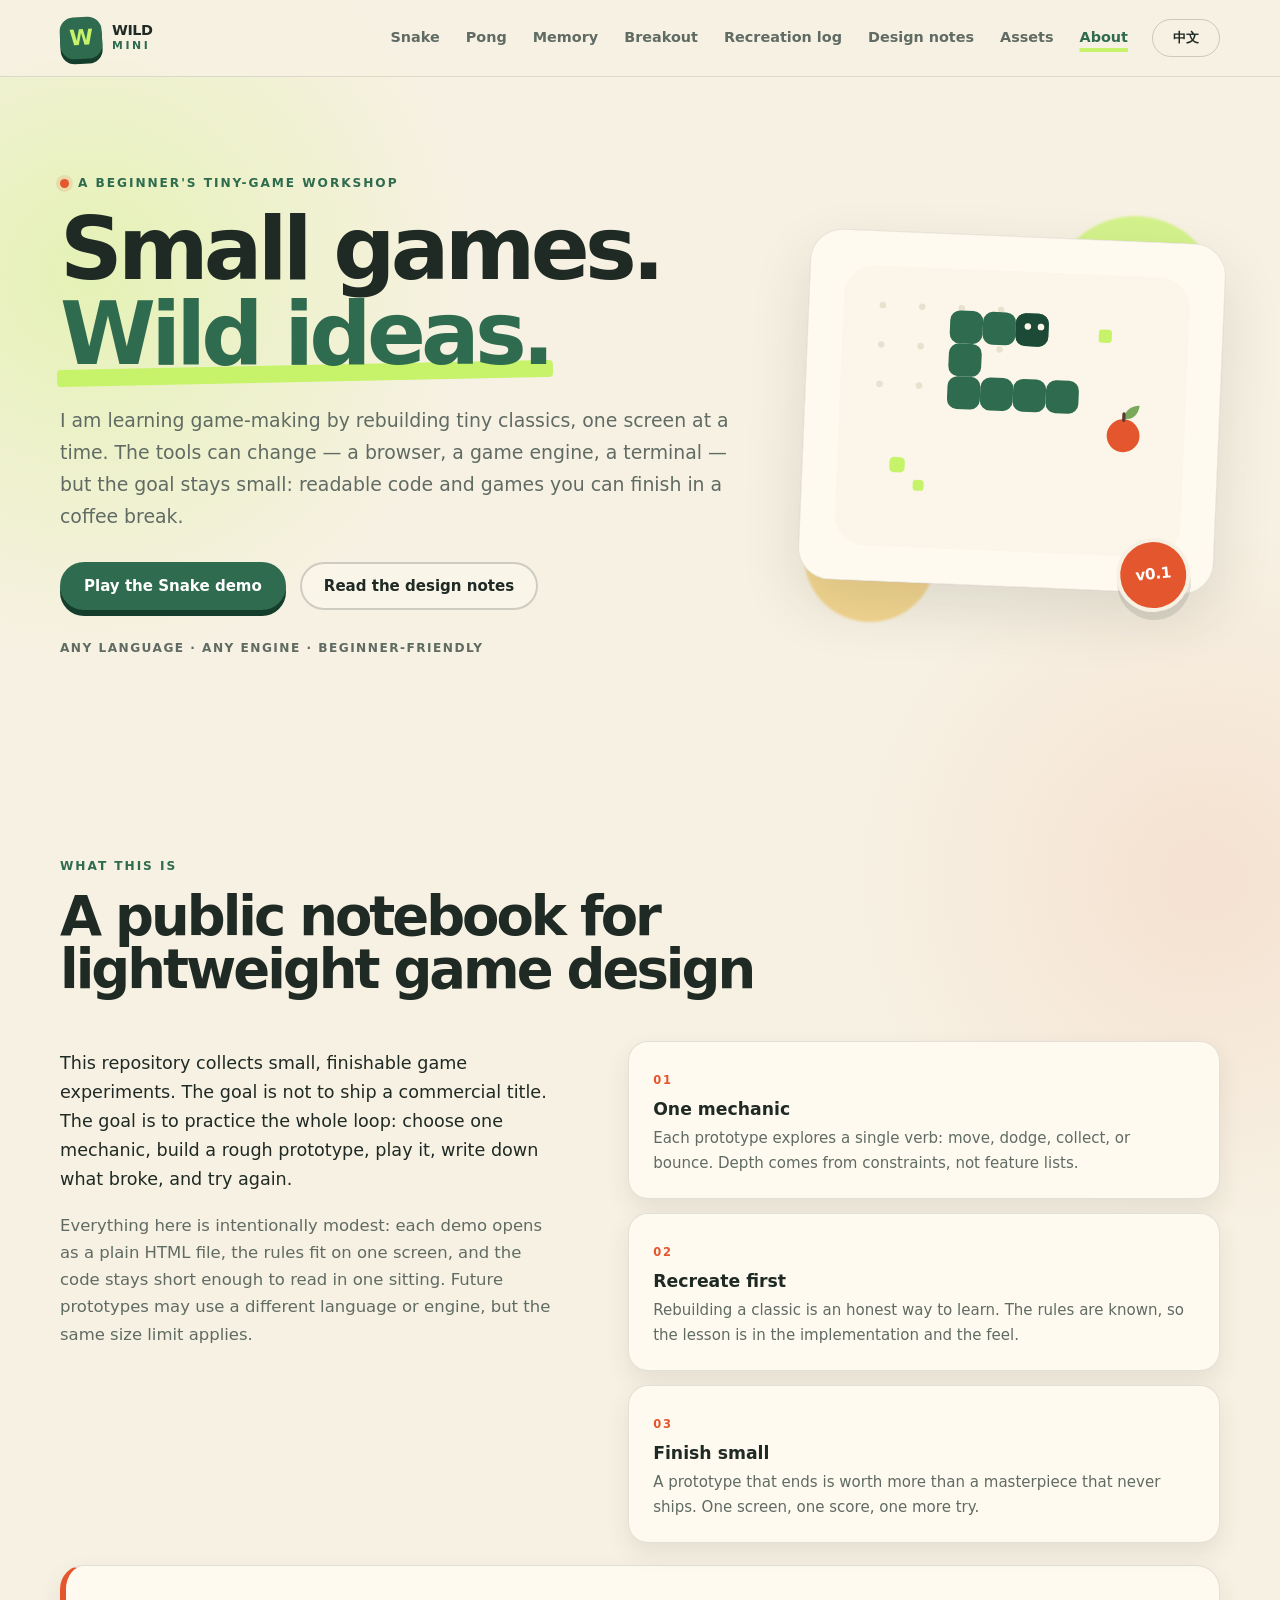
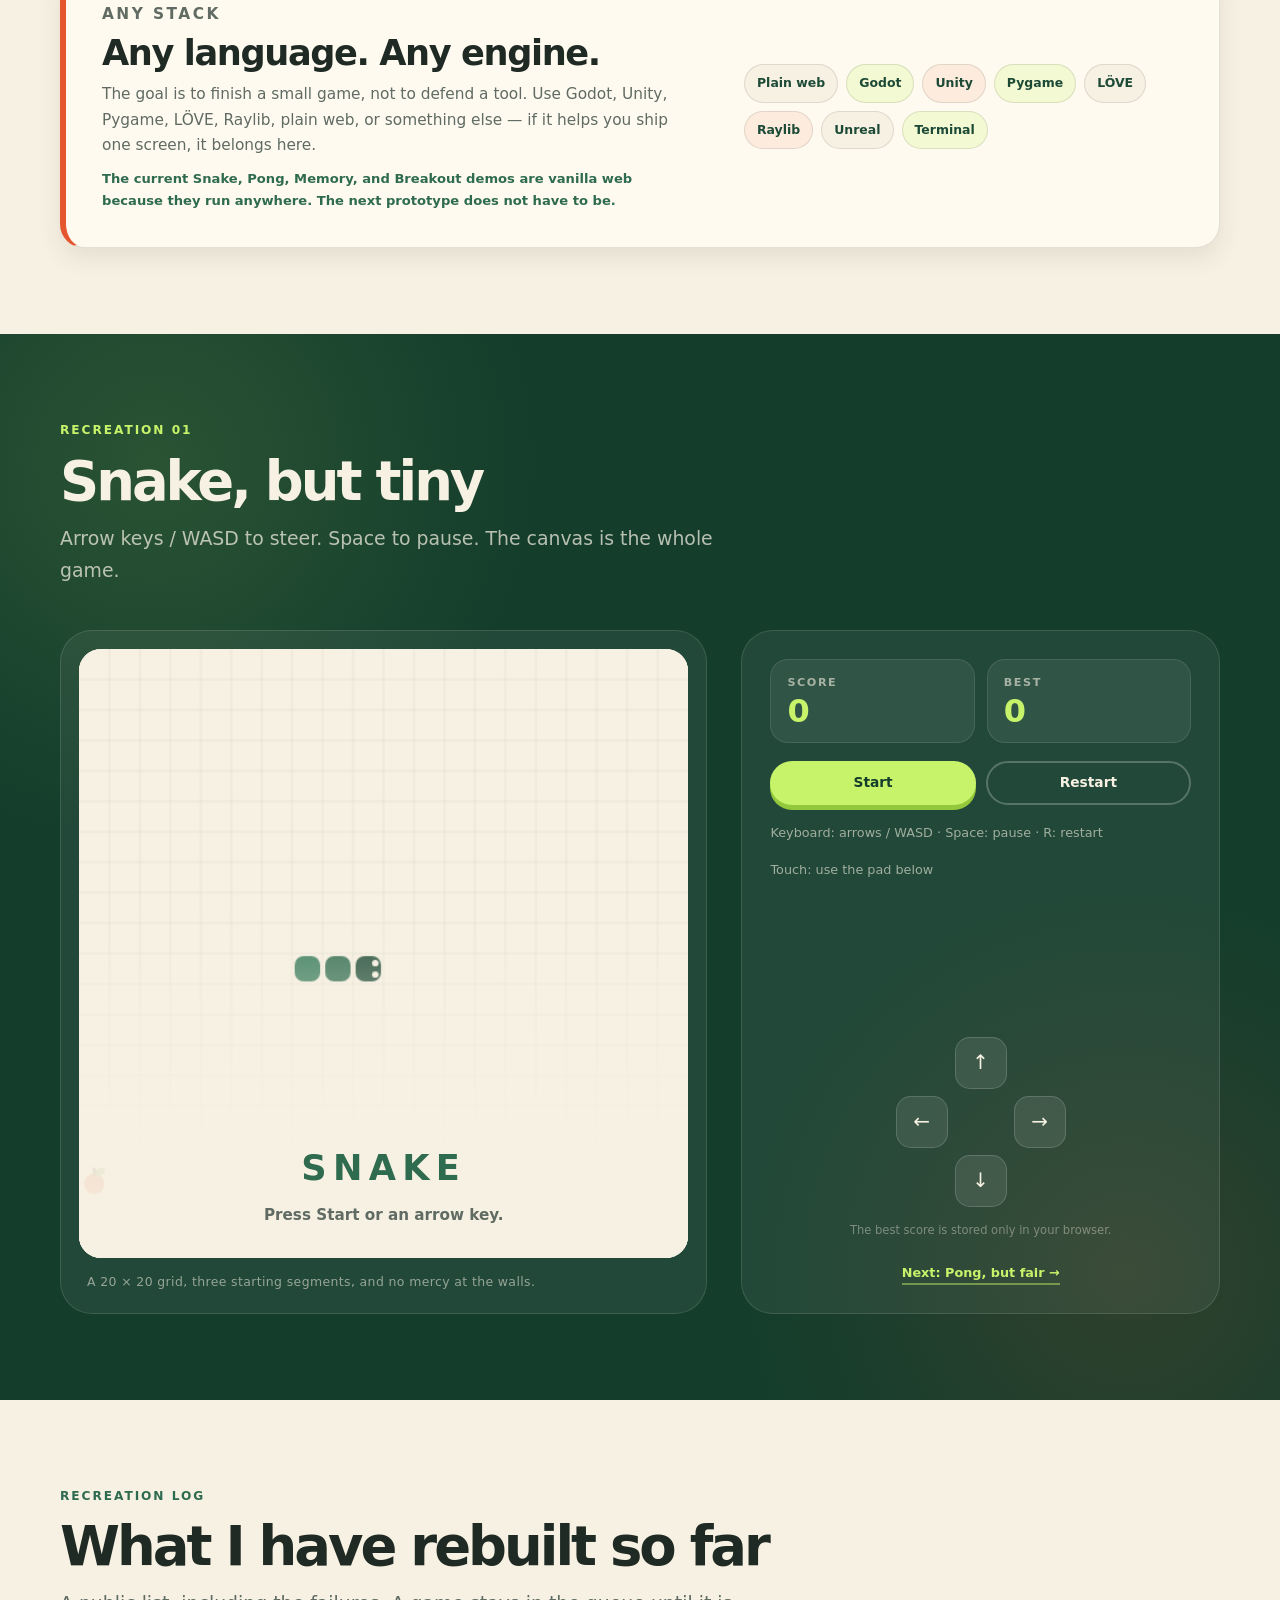
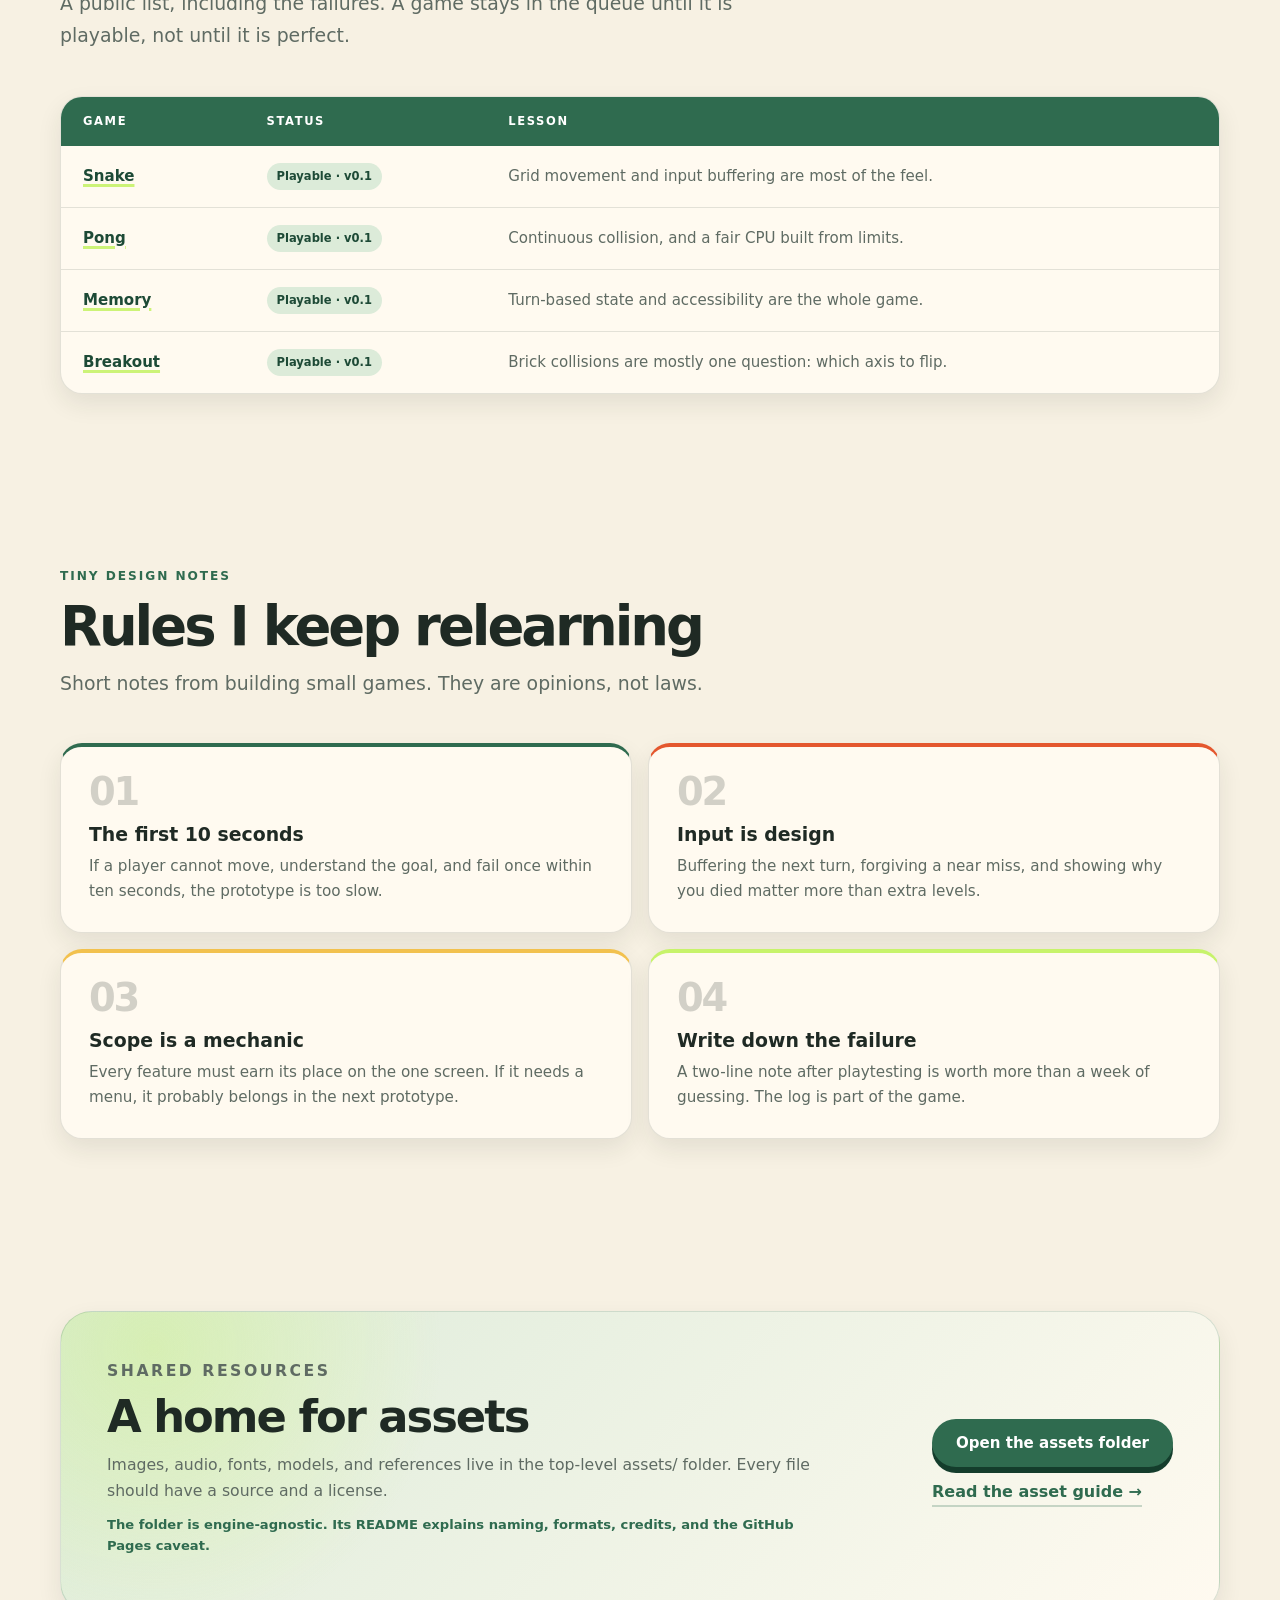
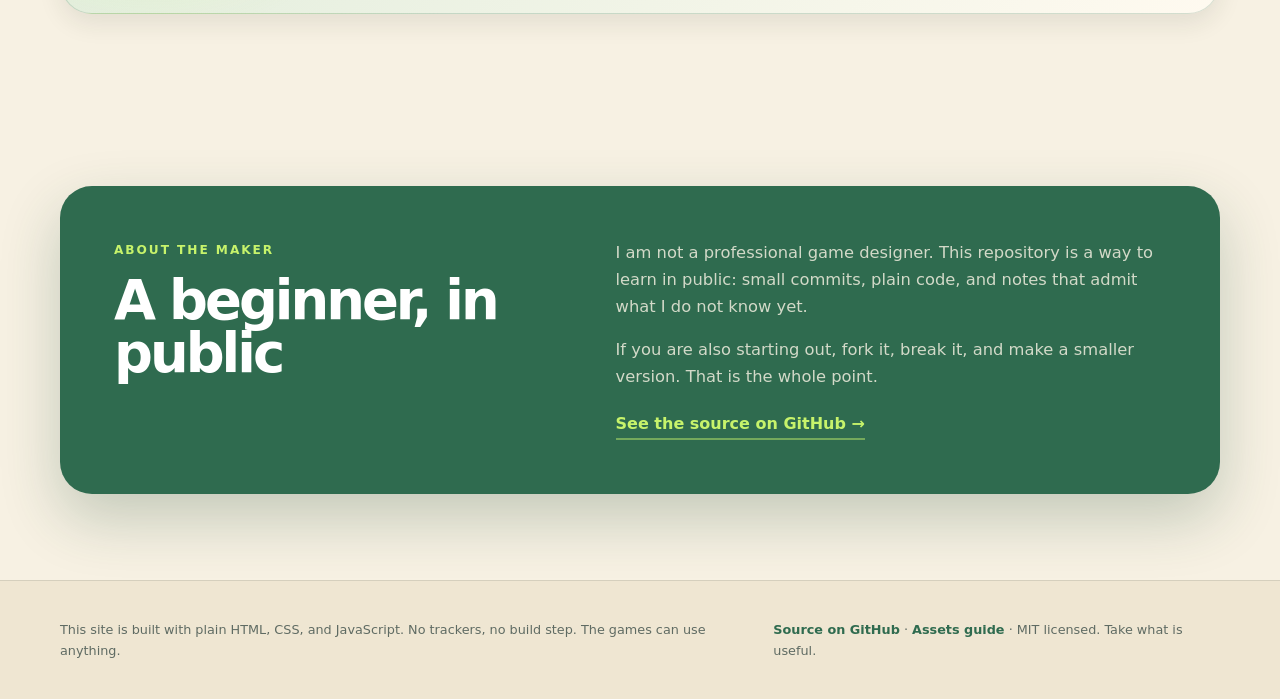
==== commit 3a7a2bf6: "Add playable Breakout recreation with one wall (#3) Build Breakout v0.1 as the fourth demo: one 8x5 " ====
--- a/docs/index.html
+++ b/docs/index.html
@@ -4,7 +4,7 @@
   <meta charset="utf-8">
   <meta name="viewport" content="width=device-width, initial-scale=1">
   <meta name="theme-color" content="#2f6b4f">
-  <meta name="description" content="A beginner's engine-agnostic workshop for lightweight mini-games and classic recreation attempts, including tiny Snake, Pong, Memory, Breakout, and Xiangqi demos.">
+  <meta name="description" content="A beginner's engine-agnostic workshop for lightweight mini-games and classic recreation attempts, including tiny Snake, Pong, Memory, and Breakout demos.">
   <title>Wild Lightweight Mini-Game Creation</title>
   <link rel="icon" href="favicon.svg" type="image/svg+xml">
   <link rel="stylesheet" href="styles.css">
@@ -20,7 +20,10 @@
       </a>
 
       <nav class="site-nav" aria-label="Primary">
-        <a href="games.html" data-i18n="nav.games">Games</a>
+        <a href="#play" data-i18n="nav.snake">Snake</a>
+        <a href="pong.html" data-i18n="nav.pong">Pong</a>
+        <a href="memory.html" data-i18n="nav.memory">Memory</a>
+        <a href="breakout.html" data-i18n="nav.breakout">Breakout</a>
         <a href="#log" data-i18n="nav.log">Recreation log</a>
         <a href="#notes" data-i18n="nav.notes">Design notes</a>
         <a href="#assets" data-i18n="nav.assets">Assets</a>
@@ -44,7 +47,6 @@
         <p class="lede" data-i18n="hero.lead">I am learning game-making by rebuilding tiny classics, one screen at a time. The tools can change — a browser, a game engine, a terminal — but the goal stays small: readable code and games you can finish in a coffee break.</p>
         <div class="hero-actions">
           <a class="button button-primary" href="#play" data-i18n="hero.ctaPlay">Play the Snake demo</a>
-          <a class="button button-ghost" href="games.html" data-i18n="hero.ctaGames">All games</a>
           <a class="button button-ghost" href="#notes" data-i18n="hero.ctaNotes">Read the design notes</a>
         </div>
         <p class="meta" data-i18n="hero.meta">Any language · Any engine · Beginner-friendly</p>
@@ -137,7 +139,7 @@
           <p class="kicker" data-i18n="stack.kicker">Any stack</p>
           <h3 data-i18n="stack.title">Any language. Any engine.</h3>
           <p data-i18n="stack.lead">The goal is to finish a small game, not to defend a tool. Use Godot, Unity, Pygame, LÖVE, Raylib, plain web, or something else — if it helps you ship one screen, it belongs here.</p>
-          <p class="stack-note" data-i18n="stack.note">The current Snake, Pong, Memory, Breakout, and Xiangqi demos are vanilla web because they run anywhere. The next prototype does not have to be.</p>
+          <p class="stack-note" data-i18n="stack.note">The current Snake, Pong, Memory, and Breakout demos are vanilla web because they run anywhere. The next prototype does not have to be.</p>
         </div>
         <div class="stack-tags" aria-label="Example tools and engines" data-i18n-aria-label="stack.tagsLabel">
           <span class="stack-tag" data-i18n="stack.tag.web">Plain web</span>
@@ -242,16 +244,6 @@
               <td><strong><a href="breakout.html" data-i18n="log.breakout">Breakout</a></strong></td>
               <td><span class="pill pill-live" data-i18n="log.breakoutStatus">Playable · v0.1</span></td>
               <td data-i18n="log.breakoutLesson">Brick collisions are mostly one question: which axis to flip.</td>
-            </tr>
-            <tr>
-              <td><strong><a href="xiangqi.html" data-i18n="log.xiangqi">Xiangqi</a></strong></td>
-              <td><span class="pill pill-live" data-i18n="log.xiangqiStatus">Playable · v0.1</span></td>
-              <td data-i18n="log.xiangqiLesson">The board is the rulebook: palace, river, legs, and screens.</td>
-            </tr>
-            <tr>
-              <td><strong data-i18n="log.chess">International chess</strong></td>
-              <td><span class="pill pill-queued" data-i18n="log.chessStatus">Planned</span></td>
-              <td data-i18n="log.chessLesson">Castling, en passant, and promotion are their own puzzle.</td>
             </tr>
           </tbody>
         </table>
@@ -322,7 +314,7 @@
   <footer class="site-footer">
     <div class="wrap footer-inner">
       <p data-i18n="footer.note">This site is built with plain HTML, CSS, and JavaScript. No trackers, no build step. The games can use anything.</p>
-      <p><a href="https://github.com/YouKaiGhost/Wild-lightweight-mini-game-creation" data-i18n="footer.repo">Source on GitHub</a> · <a href="games.html" data-i18n="footer.games">All games</a> · <a id="footer-assets-link" href="https://github.com/YouKaiGhost/Wild-lightweight-mini-game-creation/blob/main/assets/README.md" data-i18n="footer.assets">Assets guide</a> · <span data-i18n="footer.license">MIT licensed. Take what is useful.</span></p>
+      <p><a href="https://github.com/YouKaiGhost/Wild-lightweight-mini-game-creation" data-i18n="footer.repo">Source on GitHub</a> · <a id="footer-assets-link" href="https://github.com/YouKaiGhost/Wild-lightweight-mini-game-creation/blob/main/assets/README.md" data-i18n="footer.assets">Assets guide</a> · <span data-i18n="footer.license">MIT licensed. Take what is useful.</span></p>
     </div>
   </footer>
 
--- a/docs/styles.css
+++ b/docs/styles.css
@@ -1119,298 +1119,6 @@
   margin-bottom: clamp(24px, 3vw, 34px);
 }
 
-/* Games index */
-
-.games-page {
-  padding-top: clamp(48px, 7vw, 86px);
-}
-
-.games-head {
-  max-width: 800px;
-}
-
-.games-grid {
-  display: grid;
-  grid-template-columns: repeat(3, minmax(0, 1fr));
-  gap: 18px;
-}
-
-.game-card {
-  display: flex;
-  flex-direction: column;
-  gap: 10px;
-  min-height: 230px;
-  padding: 24px;
-  border: 1px solid var(--line);
-  border-top: 5px solid var(--green);
-  border-radius: 24px;
-  background: var(--card);
-  box-shadow: var(--shadow-small);
-  color: inherit;
-  text-decoration: none;
-  transition: transform 0.18s ease, box-shadow 0.18s ease;
-}
-
-.game-card:hover,
-.game-card:focus-visible {
-  transform: translateY(-4px) rotate(-0.2deg);
-  box-shadow: var(--shadow);
-}
-
-.game-card-snake { border-top-color: var(--green); }
-.game-card-pong { border-top-color: var(--orange); }
-.game-card-memory { border-top-color: var(--yellow); }
-.game-card-breakout { border-top-color: var(--lime); }
-.game-card-xiangqi { border-top-color: var(--green-dark); }
-.game-card-chess { border-top-color: rgba(31, 42, 36, 0.2); }
-
-.game-card.is-planned {
-  border-style: dashed;
-  border-top-style: solid;
-  opacity: 0.72;
-}
-
-.game-card-index {
-  color: var(--orange);
-  font-size: 0.72rem;
-  font-weight: 800;
-  letter-spacing: 0.16em;
-}
-
-.game-card h2 {
-  margin-bottom: 0;
-  font-size: clamp(1.4rem, 2.2vw, 1.75rem);
-  line-height: 1.1;
-  letter-spacing: -0.03em;
-}
-
-.game-card p {
-  flex: 1;
-  margin-bottom: 4px;
-  color: var(--muted);
-  font-size: 0.94rem;
-}
-
-.game-card-footer {
-  display: flex;
-  flex-wrap: wrap;
-  align-items: center;
-  justify-content: space-between;
-  gap: 10px;
-  margin-top: auto;
-}
-
-.game-card-cta {
-  color: var(--green);
-  font-size: 0.84rem;
-  font-weight: 800;
-}
-
-.game-card.is-planned .game-card-cta {
-  color: var(--muted);
-}
-
-/* Xiangqi */
-
-.xiangqi-play {
-  padding-top: clamp(44px, 6vw, 64px);
-}
-
-.xiangqi-layout {
-  grid-template-columns: minmax(0, 480px) minmax(280px, 360px);
-  justify-content: center;
-}
-
-.xiangqi-board-shell {
-  width: 100%;
-  max-width: 480px;
-}
-
-.xiangqi-board-wrap {
-  position: relative;
-  overflow: hidden;
-  border-radius: 22px;
-  background: var(--paper);
-  box-shadow: inset 0 0 0 1px rgba(31, 42, 36, 0.12);
-}
-
-.xiangqi-board {
-  position: relative;
-  width: 100%;
-  aspect-ratio: 9 / 10;
-  background:
-    radial-gradient(circle at 22% 14%, rgba(199, 243, 107, 0.12), transparent 16rem),
-    var(--paper);
-}
-
-.xiangqi-lines {
-  position: absolute;
-  inset: 0;
-  width: 100%;
-  height: 100%;
-}
-
-.xiangqi-point {
-  position: absolute;
-  z-index: 1;
-  display: grid;
-  place-items: center;
-  width: 9.4%;
-  aspect-ratio: 1;
-  padding: 0;
-  border: 2px solid transparent;
-  border-radius: 50%;
-  background: transparent;
-  color: transparent;
-  font-family: "Noto Serif SC", "Songti SC", "SimSun", serif;
-  font-size: clamp(1rem, 3.2vw, 1.55rem);
-  font-weight: 700;
-  line-height: 1;
-  cursor: pointer;
-  transform: translate(-50%, -50%);
-  transition: box-shadow 0.14s ease, background 0.14s ease, border-color 0.14s ease;
-}
-
-.xiangqi-point.has-piece {
-  z-index: 2;
-  background: var(--card);
-  box-shadow: 0 3px 0 rgba(31, 42, 36, 0.12);
-}
-
-.xiangqi-point.red.has-piece {
-  border-color: rgba(184, 59, 46, 0.42);
-  color: #b83b2e;
-}
-
-.xiangqi-point.black.has-piece {
-  border-color: rgba(31, 42, 36, 0.34);
-  color: var(--ink);
-}
-
-.xiangqi-point.has-piece:hover {
-  box-shadow: 0 4px 0 rgba(31, 42, 36, 0.16), 0 0 0 2px rgba(199, 243, 107, 0.5);
-}
-
-.xiangqi-point.is-target:not(.has-piece)::after {
-  content: "";
-  width: 32%;
-  aspect-ratio: 1;
-  border-radius: 50%;
-  background: var(--green);
-  box-shadow:
-    0 0 0 4px rgba(247, 241, 227, 0.92),
-    0 0 0 5px rgba(47, 107, 79, 0.25);
-}
-
-.xiangqi-point.is-target.has-piece {
-  box-shadow: 0 0 0 3px var(--lime), 0 3px 0 rgba(31, 42, 36, 0.12);
-}
-
-.xiangqi-point.is-selected {
-  z-index: 4;
-  outline: 3px solid var(--orange);
-  outline-offset: 2px;
-  background: var(--card);
-}
-
-.xiangqi-point.is-last:not(.has-piece) {
-  background: rgba(199, 243, 107, 0.2);
-}
-
-.xiangqi-point.is-last.has-piece {
-  border-color: var(--lime);
-}
-
-.xiangqi-point.is-check {
-  box-shadow: 0 0 0 4px rgba(228, 87, 46, 0.68), 0 3px 0 rgba(31, 42, 36, 0.12);
-}
-
-.xiangqi-point:focus-visible {
-  z-index: 5;
-  outline: 3px solid var(--orange);
-  outline-offset: 3px;
-}
-
-.xiangqi-overlay {
-  z-index: 10;
-  justify-content: center;
-  background: transparent;
-  pointer-events: none;
-}
-
-.xiangqi-overlay-card {
-  display: flex;
-  flex-direction: column;
-  align-items: center;
-  gap: 6px;
-  width: min(340px, 84%);
-  padding: 22px 20px;
-  border: 1px solid rgba(31, 42, 36, 0.12);
-  border-radius: 22px;
-  background: rgba(247, 241, 227, 0.96);
-  box-shadow: var(--shadow-small);
-  backdrop-filter: blur(4px);
-  -webkit-backdrop-filter: blur(4px);
-  text-align: center;
-}
-
-.xiangqi-panel {
-  justify-content: center;
-}
-
-.xiangqi-turn-card {
-  display: flex;
-  align-items: center;
-  gap: 12px;
-  padding: 18px;
-  border: 1px solid rgba(255, 255, 255, 0.1);
-  border-radius: 20px;
-  background: rgba(255, 255, 255, 0.07);
-}
-
-.xiangqi-turn-dot {
-  width: 14px;
-  height: 14px;
-  border-radius: 50%;
-  background: var(--lime);
-  box-shadow: 0 0 0 5px rgba(199, 243, 107, 0.14);
-}
-
-.xiangqi-turn-dot.red {
-  background: #ff8a65;
-  box-shadow: 0 0 0 5px rgba(255, 138, 101, 0.14);
-}
-
-.xiangqi-turn-dot.black {
-  background: var(--lime);
-}
-
-.xiangqi-turn-card span:last-child {
-  color: var(--paper);
-  font-size: 1.2rem;
-  font-weight: 800;
-}
-
-.xiangqi-status {
-  min-height: 4.5em;
-  margin: 0;
-  padding: 14px 16px;
-  border-left: 3px solid var(--lime);
-  border-radius: 0 14px 14px 0;
-  background: rgba(255, 255, 255, 0.04);
-  color: rgba(247, 241, 227, 0.78);
-  font-size: 0.9rem;
-  line-height: 1.5;
-}
-
-.xiangqi-panel .game-actions .button {
-  width: 100%;
-}
-
-.xiangqi-notes .section-head {
-  margin-bottom: clamp(24px, 3vw, 34px);
-}
-
 /* Log */
 
 .table-wrap {
@@ -1748,22 +1456,6 @@
     align-items: stretch;
   }
 
-  .xiangqi-board-shell,
-  .xiangqi-panel {
-    width: 100%;
-    max-width: 480px;
-    margin-inline: auto;
-  }
-
-  .xiangqi-panel {
-    display: flex;
-    align-items: stretch;
-  }
-
-  .games-grid {
-    grid-template-columns: repeat(2, minmax(0, 1fr));
-  }
-
   .memory-board-shell,
   .memory-panel {
     width: 100%;
@@ -1795,19 +1487,21 @@
   }
 }
 
+@media (max-width: 920px) {
+  .site-nav {
+    display: none;
+  }
+
+  .lang-toggle {
+    margin-left: auto;
+  }
+}
+
 @media (max-width: 720px) {
   .wrap {
     width: min(100% - 32px, 1160px);
   }
 
-  .site-nav {
-    display: none;
-  }
-
-  .lang-toggle {
-    margin-left: auto;
-  }
-
   .header-inner {
     min-height: 66px;
   }
@@ -1830,13 +1524,8 @@
   }
 
   .card-grid,
-  .note-grid,
-  .games-grid {
+  .note-grid {
     grid-template-columns: 1fr;
-  }
-
-  .game-card {
-    min-height: 0;
   }
 
   .game-panel {
@@ -1930,14 +1619,6 @@
   .memory-board {
     gap: 7px;
     padding: 9px;
-  }
-
-  .game-card {
-    padding: 20px;
-  }
-
-  .xiangqi-point {
-    border-width: 1.5px;
   }
 
   .game-actions {
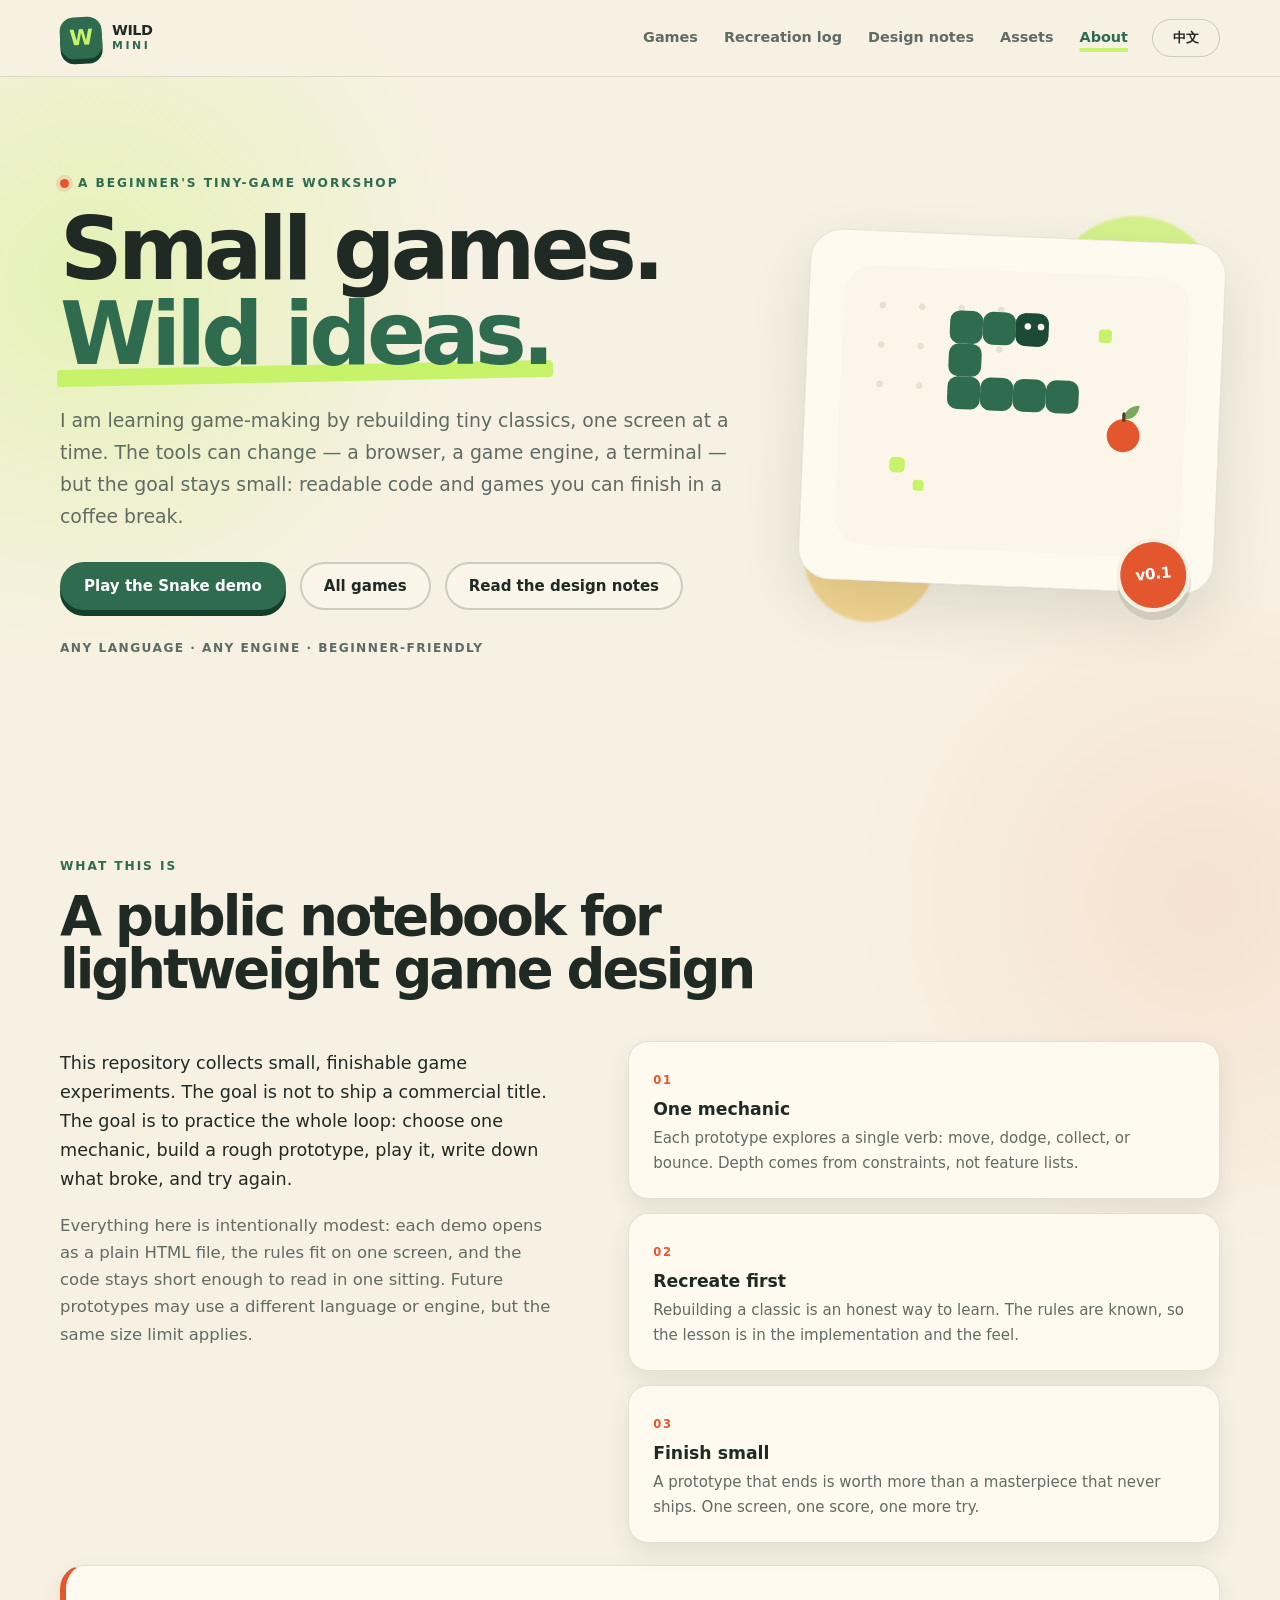
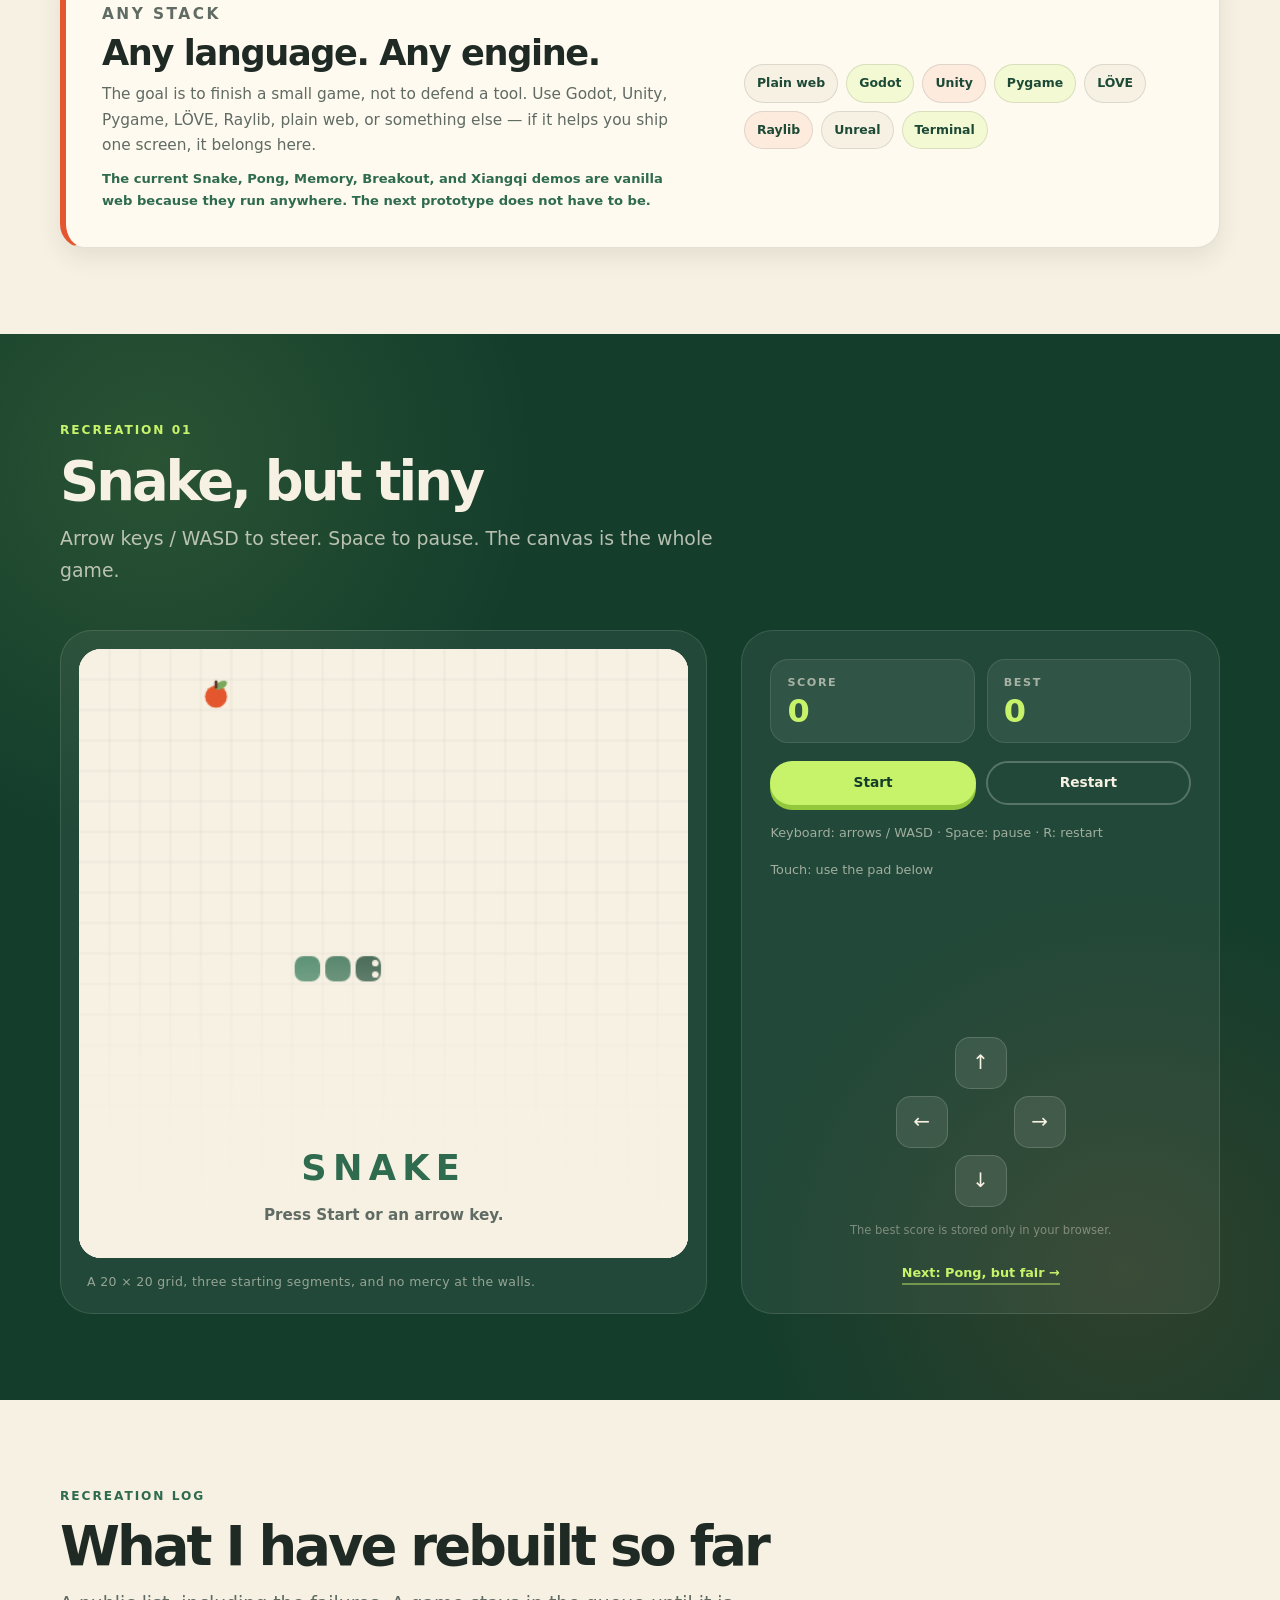
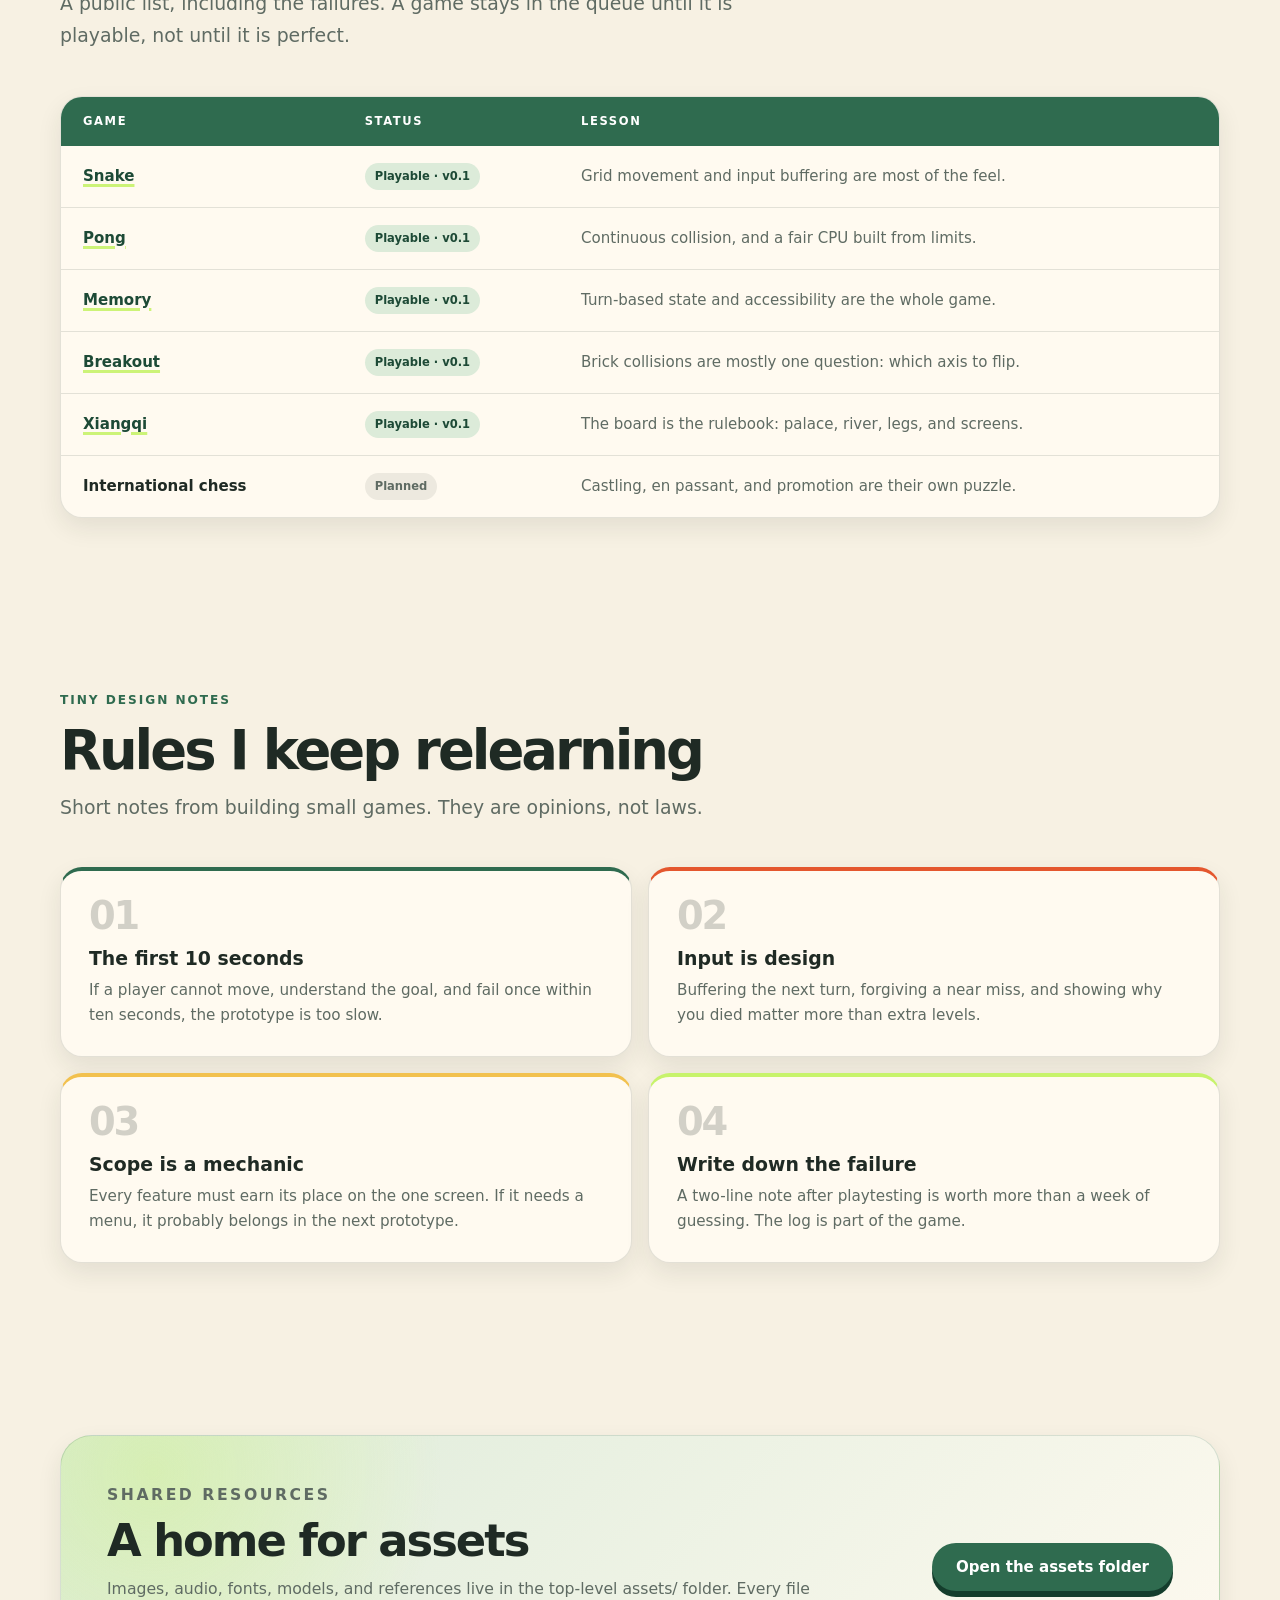
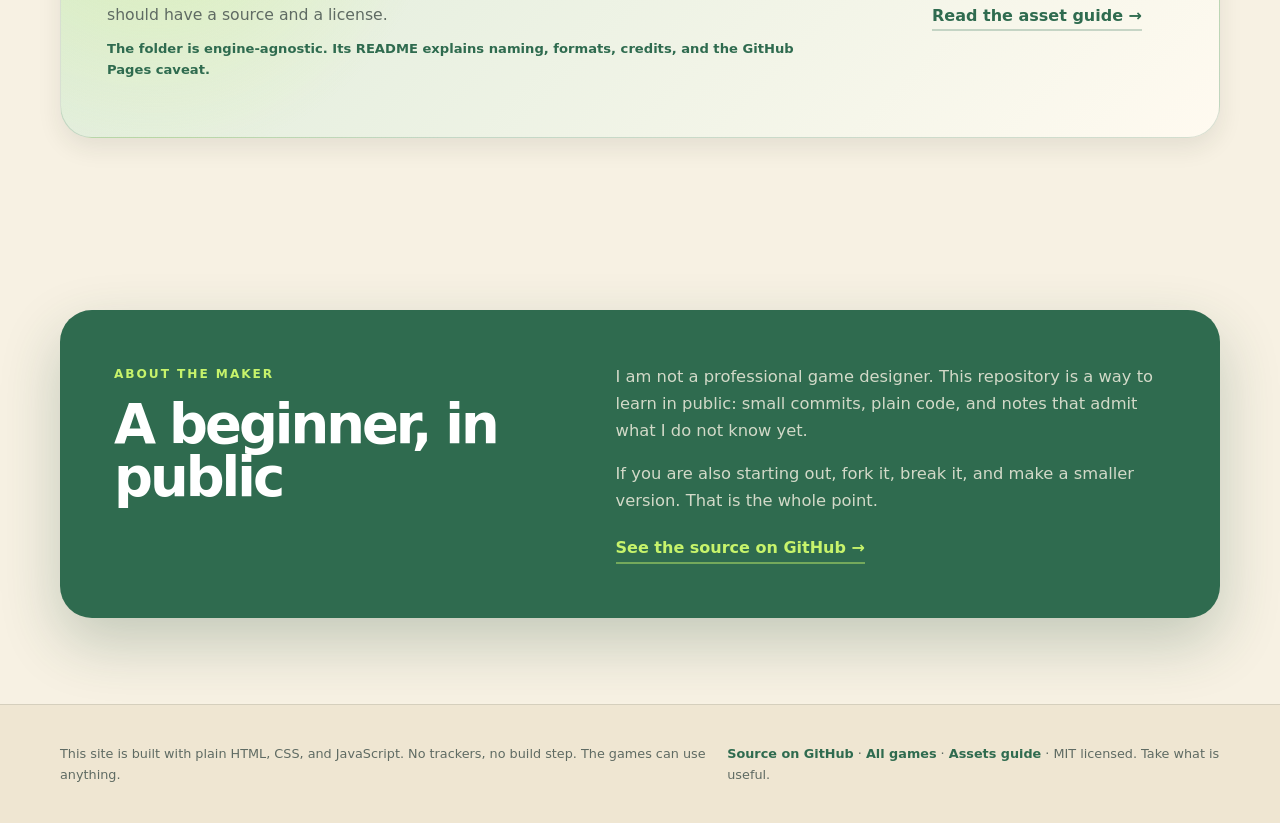
==== commit 81971749: "Add games index and playable Xiangqi recreation (#4) Add a games index that replaces the growing per" ====
--- a/docs/index.html
+++ b/docs/index.html
@@ -4,7 +4,7 @@
   <meta charset="utf-8">
   <meta name="viewport" content="width=device-width, initial-scale=1">
   <meta name="theme-color" content="#2f6b4f">
-  <meta name="description" content="A beginner's engine-agnostic workshop for lightweight mini-games and classic recreation attempts, including tiny Snake, Pong, Memory, and Breakout demos.">
+  <meta name="description" content="A beginner's engine-agnostic workshop for lightweight mini-games and classic recreation attempts, including tiny Snake, Pong, Memory, Breakout, and Xiangqi demos.">
   <title>Wild Lightweight Mini-Game Creation</title>
   <link rel="icon" href="favicon.svg" type="image/svg+xml">
   <link rel="stylesheet" href="styles.css">
@@ -20,10 +20,7 @@
       </a>
 
       <nav class="site-nav" aria-label="Primary">
-        <a href="#play" data-i18n="nav.snake">Snake</a>
-        <a href="pong.html" data-i18n="nav.pong">Pong</a>
-        <a href="memory.html" data-i18n="nav.memory">Memory</a>
-        <a href="breakout.html" data-i18n="nav.breakout">Breakout</a>
+        <a href="games.html" data-i18n="nav.games">Games</a>
         <a href="#log" data-i18n="nav.log">Recreation log</a>
         <a href="#notes" data-i18n="nav.notes">Design notes</a>
         <a href="#assets" data-i18n="nav.assets">Assets</a>
@@ -47,6 +44,7 @@
         <p class="lede" data-i18n="hero.lead">I am learning game-making by rebuilding tiny classics, one screen at a time. The tools can change — a browser, a game engine, a terminal — but the goal stays small: readable code and games you can finish in a coffee break.</p>
         <div class="hero-actions">
           <a class="button button-primary" href="#play" data-i18n="hero.ctaPlay">Play the Snake demo</a>
+          <a class="button button-ghost" href="games.html" data-i18n="hero.ctaGames">All games</a>
           <a class="button button-ghost" href="#notes" data-i18n="hero.ctaNotes">Read the design notes</a>
         </div>
         <p class="meta" data-i18n="hero.meta">Any language · Any engine · Beginner-friendly</p>
@@ -139,7 +137,7 @@
           <p class="kicker" data-i18n="stack.kicker">Any stack</p>
           <h3 data-i18n="stack.title">Any language. Any engine.</h3>
           <p data-i18n="stack.lead">The goal is to finish a small game, not to defend a tool. Use Godot, Unity, Pygame, LÖVE, Raylib, plain web, or something else — if it helps you ship one screen, it belongs here.</p>
-          <p class="stack-note" data-i18n="stack.note">The current Snake, Pong, Memory, and Breakout demos are vanilla web because they run anywhere. The next prototype does not have to be.</p>
+          <p class="stack-note" data-i18n="stack.note">The current Snake, Pong, Memory, Breakout, and Xiangqi demos are vanilla web because they run anywhere. The next prototype does not have to be.</p>
         </div>
         <div class="stack-tags" aria-label="Example tools and engines" data-i18n-aria-label="stack.tagsLabel">
           <span class="stack-tag" data-i18n="stack.tag.web">Plain web</span>
@@ -244,6 +242,16 @@
               <td><strong><a href="breakout.html" data-i18n="log.breakout">Breakout</a></strong></td>
               <td><span class="pill pill-live" data-i18n="log.breakoutStatus">Playable · v0.1</span></td>
               <td data-i18n="log.breakoutLesson">Brick collisions are mostly one question: which axis to flip.</td>
+            </tr>
+            <tr>
+              <td><strong><a href="xiangqi.html" data-i18n="log.xiangqi">Xiangqi</a></strong></td>
+              <td><span class="pill pill-live" data-i18n="log.xiangqiStatus">Playable · v0.1</span></td>
+              <td data-i18n="log.xiangqiLesson">The board is the rulebook: palace, river, legs, and screens.</td>
+            </tr>
+            <tr>
+              <td><strong data-i18n="log.chess">International chess</strong></td>
+              <td><span class="pill pill-queued" data-i18n="log.chessStatus">Planned</span></td>
+              <td data-i18n="log.chessLesson">Castling, en passant, and promotion are their own puzzle.</td>
             </tr>
           </tbody>
         </table>
@@ -314,7 +322,7 @@
   <footer class="site-footer">
     <div class="wrap footer-inner">
       <p data-i18n="footer.note">This site is built with plain HTML, CSS, and JavaScript. No trackers, no build step. The games can use anything.</p>
-      <p><a href="https://github.com/YouKaiGhost/Wild-lightweight-mini-game-creation" data-i18n="footer.repo">Source on GitHub</a> · <a id="footer-assets-link" href="https://github.com/YouKaiGhost/Wild-lightweight-mini-game-creation/blob/main/assets/README.md" data-i18n="footer.assets">Assets guide</a> · <span data-i18n="footer.license">MIT licensed. Take what is useful.</span></p>
+      <p><a href="https://github.com/YouKaiGhost/Wild-lightweight-mini-game-creation" data-i18n="footer.repo">Source on GitHub</a> · <a href="games.html" data-i18n="footer.games">All games</a> · <a id="footer-assets-link" href="https://github.com/YouKaiGhost/Wild-lightweight-mini-game-creation/blob/main/assets/README.md" data-i18n="footer.assets">Assets guide</a> · <span data-i18n="footer.license">MIT licensed. Take what is useful.</span></p>
     </div>
   </footer>
 
--- a/docs/styles.css
+++ b/docs/styles.css
@@ -1119,6 +1119,298 @@
   margin-bottom: clamp(24px, 3vw, 34px);
 }
 
+/* Games index */
+
+.games-page {
+  padding-top: clamp(48px, 7vw, 86px);
+}
+
+.games-head {
+  max-width: 800px;
+}
+
+.games-grid {
+  display: grid;
+  grid-template-columns: repeat(3, minmax(0, 1fr));
+  gap: 18px;
+}
+
+.game-card {
+  display: flex;
+  flex-direction: column;
+  gap: 10px;
+  min-height: 230px;
+  padding: 24px;
+  border: 1px solid var(--line);
+  border-top: 5px solid var(--green);
+  border-radius: 24px;
+  background: var(--card);
+  box-shadow: var(--shadow-small);
+  color: inherit;
+  text-decoration: none;
+  transition: transform 0.18s ease, box-shadow 0.18s ease;
+}
+
+.game-card:hover,
+.game-card:focus-visible {
+  transform: translateY(-4px) rotate(-0.2deg);
+  box-shadow: var(--shadow);
+}
+
+.game-card-snake { border-top-color: var(--green); }
+.game-card-pong { border-top-color: var(--orange); }
+.game-card-memory { border-top-color: var(--yellow); }
+.game-card-breakout { border-top-color: var(--lime); }
+.game-card-xiangqi { border-top-color: var(--green-dark); }
+.game-card-chess { border-top-color: rgba(31, 42, 36, 0.2); }
+
+.game-card.is-planned {
+  border-style: dashed;
+  border-top-style: solid;
+  opacity: 0.72;
+}
+
+.game-card-index {
+  color: var(--orange);
+  font-size: 0.72rem;
+  font-weight: 800;
+  letter-spacing: 0.16em;
+}
+
+.game-card h2 {
+  margin-bottom: 0;
+  font-size: clamp(1.4rem, 2.2vw, 1.75rem);
+  line-height: 1.1;
+  letter-spacing: -0.03em;
+}
+
+.game-card p {
+  flex: 1;
+  margin-bottom: 4px;
+  color: var(--muted);
+  font-size: 0.94rem;
+}
+
+.game-card-footer {
+  display: flex;
+  flex-wrap: wrap;
+  align-items: center;
+  justify-content: space-between;
+  gap: 10px;
+  margin-top: auto;
+}
+
+.game-card-cta {
+  color: var(--green);
+  font-size: 0.84rem;
+  font-weight: 800;
+}
+
+.game-card.is-planned .game-card-cta {
+  color: var(--muted);
+}
+
+/* Xiangqi */
+
+.xiangqi-play {
+  padding-top: clamp(44px, 6vw, 64px);
+}
+
+.xiangqi-layout {
+  grid-template-columns: minmax(0, 480px) minmax(280px, 360px);
+  justify-content: center;
+}
+
+.xiangqi-board-shell {
+  width: 100%;
+  max-width: 480px;
+}
+
+.xiangqi-board-wrap {
+  position: relative;
+  overflow: hidden;
+  border-radius: 22px;
+  background: var(--paper);
+  box-shadow: inset 0 0 0 1px rgba(31, 42, 36, 0.12);
+}
+
+.xiangqi-board {
+  position: relative;
+  width: 100%;
+  aspect-ratio: 9 / 10;
+  background:
+    radial-gradient(circle at 22% 14%, rgba(199, 243, 107, 0.12), transparent 16rem),
+    var(--paper);
+}
+
+.xiangqi-lines {
+  position: absolute;
+  inset: 0;
+  width: 100%;
+  height: 100%;
+}
+
+.xiangqi-point {
+  position: absolute;
+  z-index: 1;
+  display: grid;
+  place-items: center;
+  width: 9.4%;
+  aspect-ratio: 1;
+  padding: 0;
+  border: 2px solid transparent;
+  border-radius: 50%;
+  background: transparent;
+  color: transparent;
+  font-family: "Noto Serif SC", "Songti SC", "SimSun", serif;
+  font-size: clamp(1rem, 3.2vw, 1.55rem);
+  font-weight: 700;
+  line-height: 1;
+  cursor: pointer;
+  transform: translate(-50%, -50%);
+  transition: box-shadow 0.14s ease, background 0.14s ease, border-color 0.14s ease;
+}
+
+.xiangqi-point.has-piece {
+  z-index: 2;
+  background: var(--card);
+  box-shadow: 0 3px 0 rgba(31, 42, 36, 0.12);
+}
+
+.xiangqi-point.red.has-piece {
+  border-color: rgba(184, 59, 46, 0.42);
+  color: #b83b2e;
+}
+
+.xiangqi-point.black.has-piece {
+  border-color: rgba(31, 42, 36, 0.34);
+  color: var(--ink);
+}
+
+.xiangqi-point.has-piece:hover {
+  box-shadow: 0 4px 0 rgba(31, 42, 36, 0.16), 0 0 0 2px rgba(199, 243, 107, 0.5);
+}
+
+.xiangqi-point.is-target:not(.has-piece)::after {
+  content: "";
+  width: 32%;
+  aspect-ratio: 1;
+  border-radius: 50%;
+  background: var(--green);
+  box-shadow:
+    0 0 0 4px rgba(247, 241, 227, 0.92),
+    0 0 0 5px rgba(47, 107, 79, 0.25);
+}
+
+.xiangqi-point.is-target.has-piece {
+  box-shadow: 0 0 0 3px var(--lime), 0 3px 0 rgba(31, 42, 36, 0.12);
+}
+
+.xiangqi-point.is-selected {
+  z-index: 4;
+  outline: 3px solid var(--orange);
+  outline-offset: 2px;
+  background: var(--card);
+}
+
+.xiangqi-point.is-last:not(.has-piece) {
+  background: rgba(199, 243, 107, 0.2);
+}
+
+.xiangqi-point.is-last.has-piece {
+  border-color: var(--lime);
+}
+
+.xiangqi-point.is-check {
+  box-shadow: 0 0 0 4px rgba(228, 87, 46, 0.68), 0 3px 0 rgba(31, 42, 36, 0.12);
+}
+
+.xiangqi-point:focus-visible {
+  z-index: 5;
+  outline: 3px solid var(--orange);
+  outline-offset: 3px;
+}
+
+.xiangqi-overlay {
+  z-index: 10;
+  justify-content: center;
+  background: transparent;
+  pointer-events: none;
+}
+
+.xiangqi-overlay-card {
+  display: flex;
+  flex-direction: column;
+  align-items: center;
+  gap: 6px;
+  width: min(340px, 84%);
+  padding: 22px 20px;
+  border: 1px solid rgba(31, 42, 36, 0.12);
+  border-radius: 22px;
+  background: rgba(247, 241, 227, 0.96);
+  box-shadow: var(--shadow-small);
+  backdrop-filter: blur(4px);
+  -webkit-backdrop-filter: blur(4px);
+  text-align: center;
+}
+
+.xiangqi-panel {
+  justify-content: center;
+}
+
+.xiangqi-turn-card {
+  display: flex;
+  align-items: center;
+  gap: 12px;
+  padding: 18px;
+  border: 1px solid rgba(255, 255, 255, 0.1);
+  border-radius: 20px;
+  background: rgba(255, 255, 255, 0.07);
+}
+
+.xiangqi-turn-dot {
+  width: 14px;
+  height: 14px;
+  border-radius: 50%;
+  background: var(--lime);
+  box-shadow: 0 0 0 5px rgba(199, 243, 107, 0.14);
+}
+
+.xiangqi-turn-dot.red {
+  background: #ff8a65;
+  box-shadow: 0 0 0 5px rgba(255, 138, 101, 0.14);
+}
+
+.xiangqi-turn-dot.black {
+  background: var(--lime);
+}
+
+.xiangqi-turn-card span:last-child {
+  color: var(--paper);
+  font-size: 1.2rem;
+  font-weight: 800;
+}
+
+.xiangqi-status {
+  min-height: 4.5em;
+  margin: 0;
+  padding: 14px 16px;
+  border-left: 3px solid var(--lime);
+  border-radius: 0 14px 14px 0;
+  background: rgba(255, 255, 255, 0.04);
+  color: rgba(247, 241, 227, 0.78);
+  font-size: 0.9rem;
+  line-height: 1.5;
+}
+
+.xiangqi-panel .game-actions .button {
+  width: 100%;
+}
+
+.xiangqi-notes .section-head {
+  margin-bottom: clamp(24px, 3vw, 34px);
+}
+
 /* Log */
 
 .table-wrap {
@@ -1456,6 +1748,22 @@
     align-items: stretch;
   }
 
+  .xiangqi-board-shell,
+  .xiangqi-panel {
+    width: 100%;
+    max-width: 480px;
+    margin-inline: auto;
+  }
+
+  .xiangqi-panel {
+    display: flex;
+    align-items: stretch;
+  }
+
+  .games-grid {
+    grid-template-columns: repeat(2, minmax(0, 1fr));
+  }
+
   .memory-board-shell,
   .memory-panel {
     width: 100%;
@@ -1487,21 +1795,19 @@
   }
 }
 
-@media (max-width: 920px) {
-  .site-nav {
-    display: none;
-  }
-
-  .lang-toggle {
-    margin-left: auto;
-  }
-}
-
 @media (max-width: 720px) {
   .wrap {
     width: min(100% - 32px, 1160px);
   }
 
+  .site-nav {
+    display: none;
+  }
+
+  .lang-toggle {
+    margin-left: auto;
+  }
+
   .header-inner {
     min-height: 66px;
   }
@@ -1524,8 +1830,13 @@
   }
 
   .card-grid,
-  .note-grid {
+  .note-grid,
+  .games-grid {
     grid-template-columns: 1fr;
+  }
+
+  .game-card {
+    min-height: 0;
   }
 
   .game-panel {
@@ -1619,6 +1930,14 @@
   .memory-board {
     gap: 7px;
     padding: 9px;
+  }
+
+  .game-card {
+    padding: 20px;
+  }
+
+  .xiangqi-point {
+    border-width: 1.5px;
   }
 
   .game-actions {
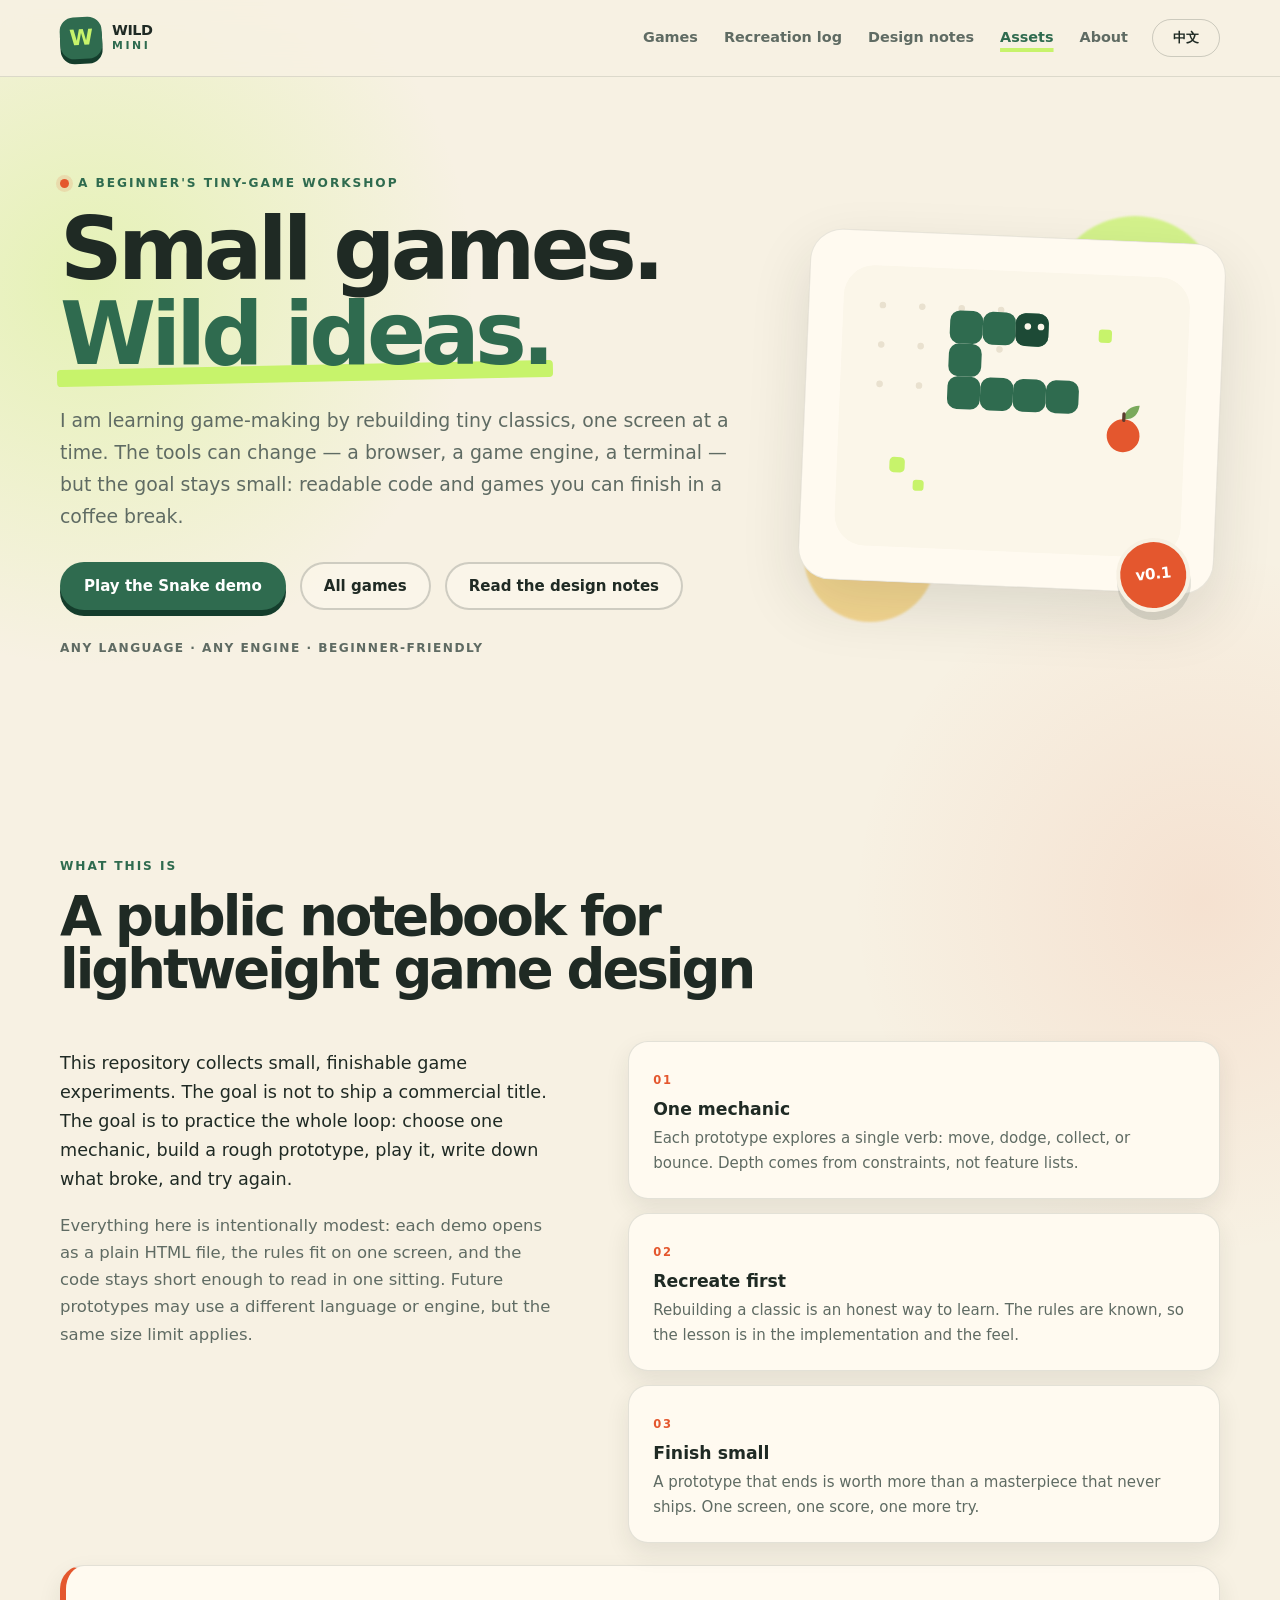
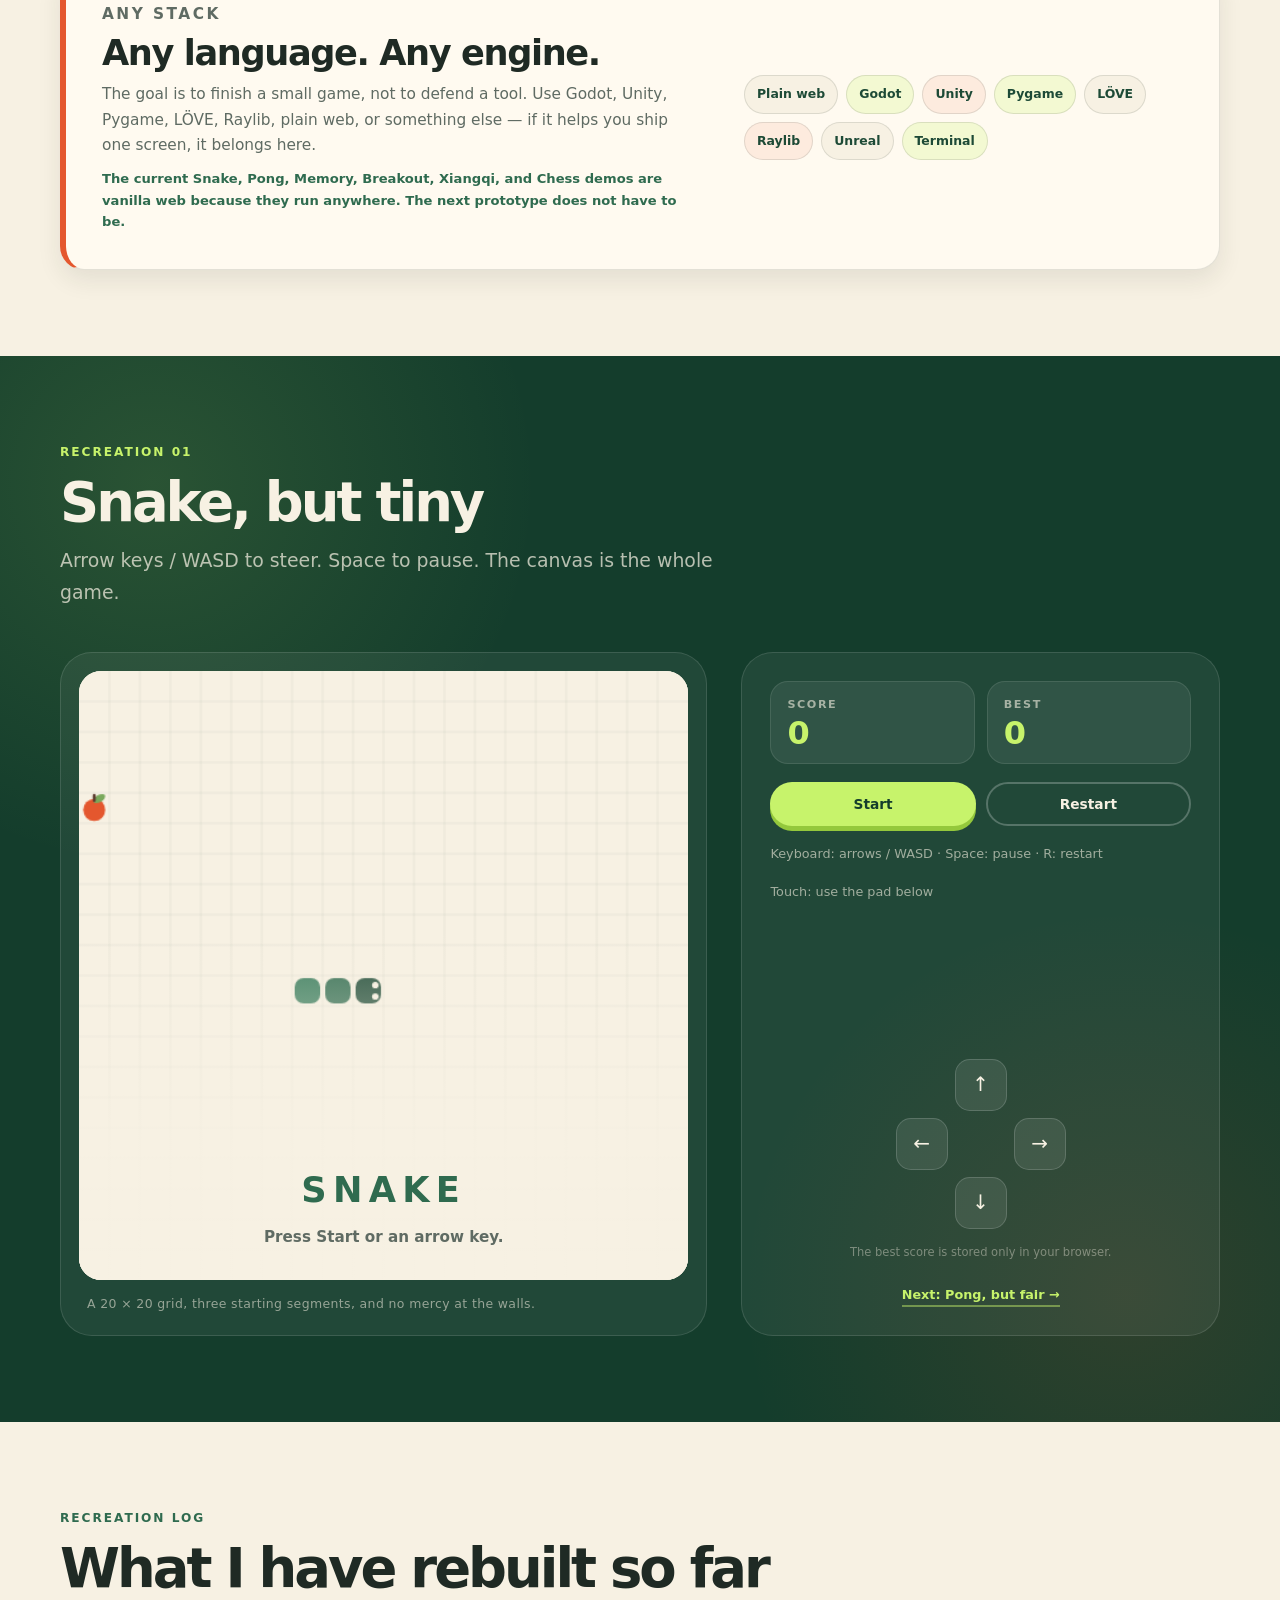
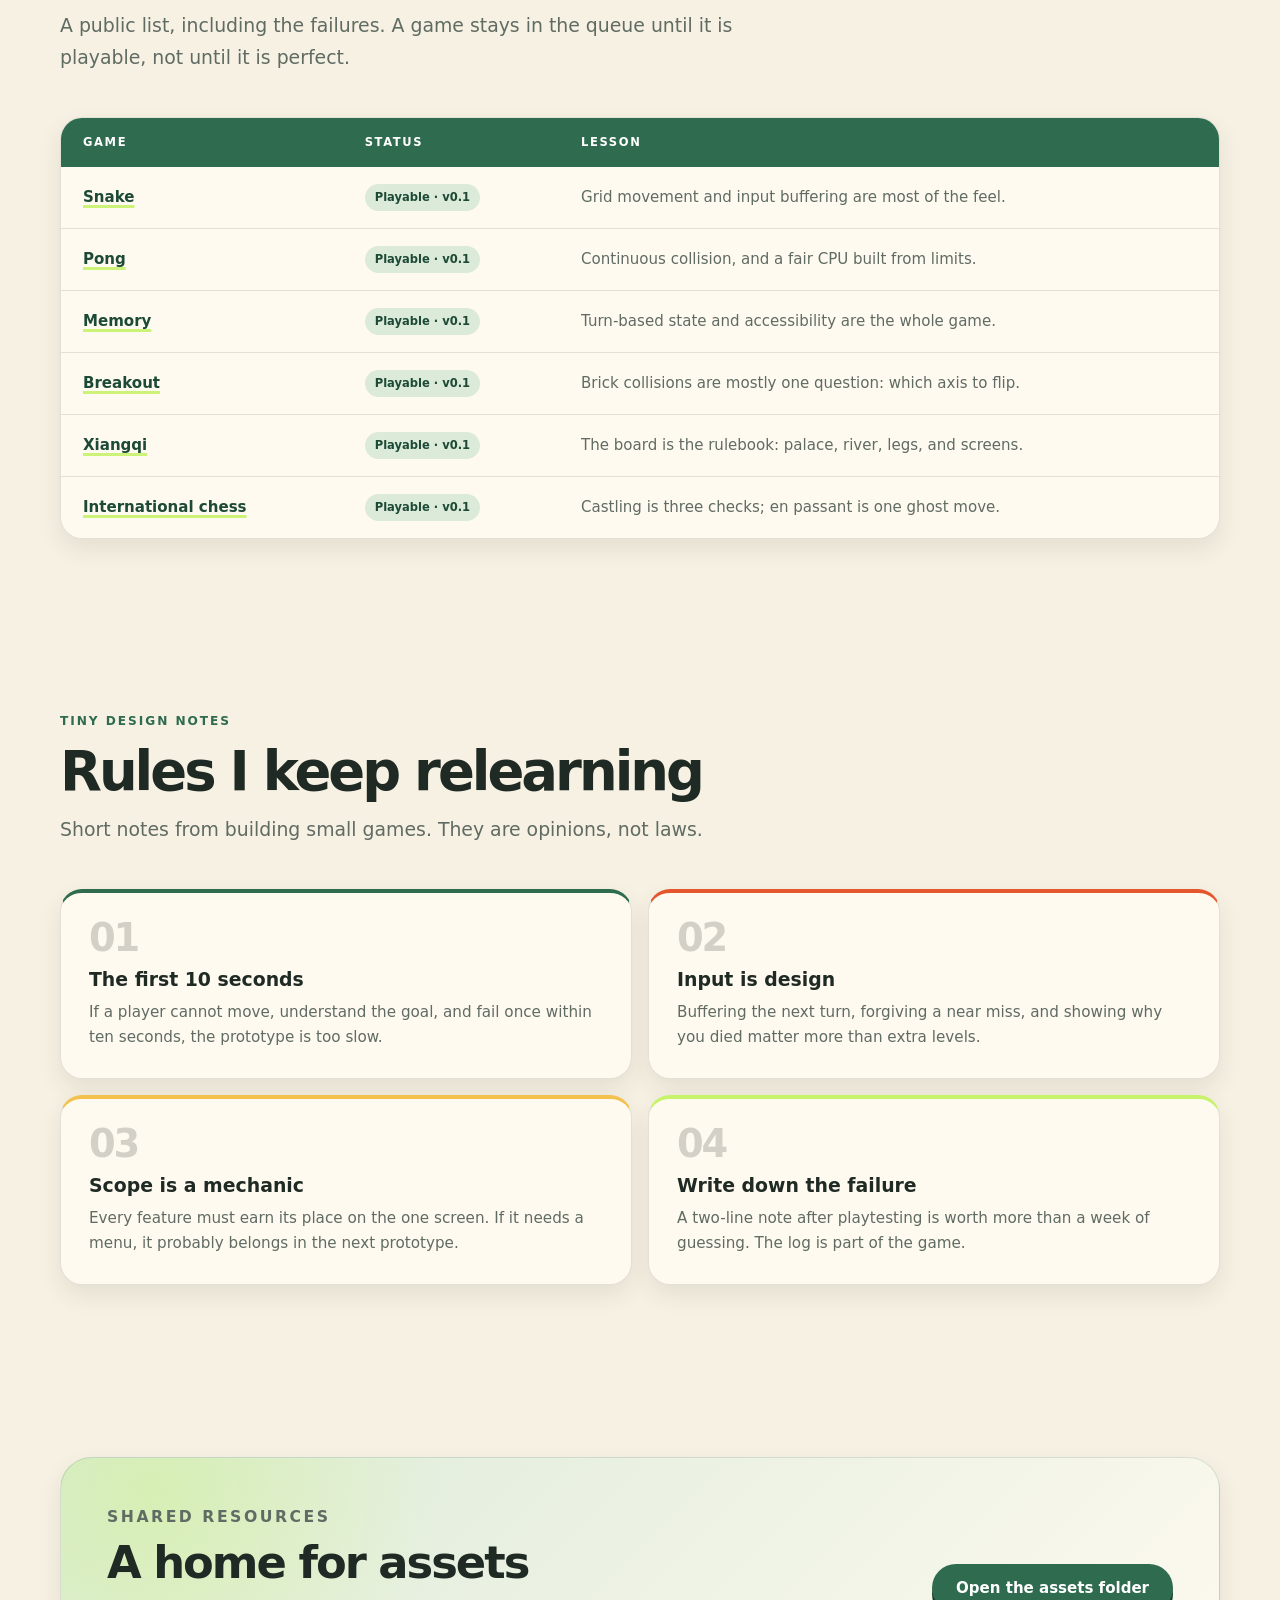
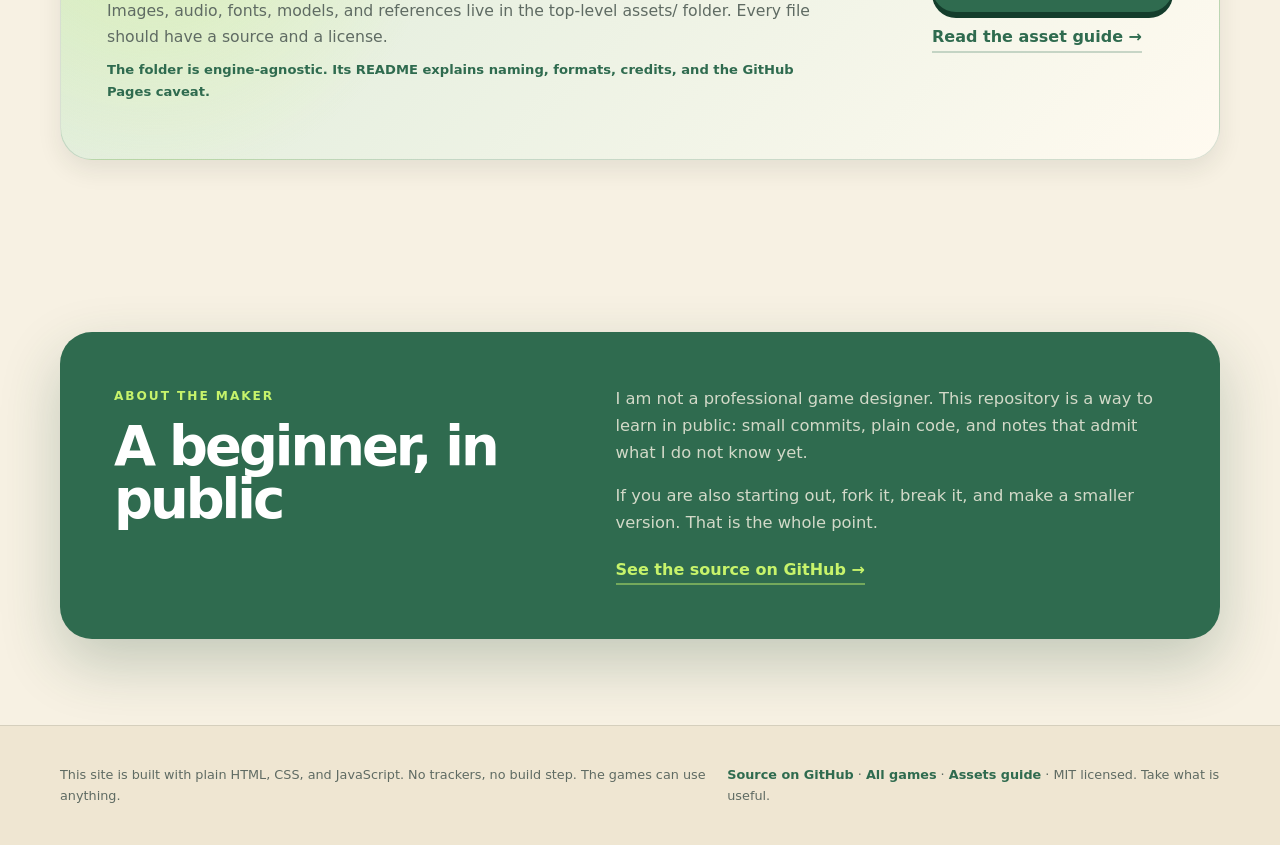
==== commit 099a62bc: "Add playable Chess recreation with full special moves Build Chess v0.1 as the sixth demo: local two-" ====
--- a/docs/index.html
+++ b/docs/index.html
@@ -4,7 +4,7 @@
   <meta charset="utf-8">
   <meta name="viewport" content="width=device-width, initial-scale=1">
   <meta name="theme-color" content="#2f6b4f">
-  <meta name="description" content="A beginner's engine-agnostic workshop for lightweight mini-games and classic recreation attempts, including tiny Snake, Pong, Memory, Breakout, and Xiangqi demos.">
+  <meta name="description" content="A beginner's engine-agnostic workshop for lightweight mini-games and classic recreation attempts, including tiny Snake, Pong, Memory, Breakout, Xiangqi, and Chess demos.">
   <title>Wild Lightweight Mini-Game Creation</title>
   <link rel="icon" href="favicon.svg" type="image/svg+xml">
   <link rel="stylesheet" href="styles.css">
@@ -137,7 +137,7 @@
           <p class="kicker" data-i18n="stack.kicker">Any stack</p>
           <h3 data-i18n="stack.title">Any language. Any engine.</h3>
           <p data-i18n="stack.lead">The goal is to finish a small game, not to defend a tool. Use Godot, Unity, Pygame, LÖVE, Raylib, plain web, or something else — if it helps you ship one screen, it belongs here.</p>
-          <p class="stack-note" data-i18n="stack.note">The current Snake, Pong, Memory, Breakout, and Xiangqi demos are vanilla web because they run anywhere. The next prototype does not have to be.</p>
+          <p class="stack-note" data-i18n="stack.note">The current Snake, Pong, Memory, Breakout, Xiangqi, and Chess demos are vanilla web because they run anywhere. The next prototype does not have to be.</p>
         </div>
         <div class="stack-tags" aria-label="Example tools and engines" data-i18n-aria-label="stack.tagsLabel">
           <span class="stack-tag" data-i18n="stack.tag.web">Plain web</span>
@@ -249,9 +249,9 @@
               <td data-i18n="log.xiangqiLesson">The board is the rulebook: palace, river, legs, and screens.</td>
             </tr>
             <tr>
-              <td><strong data-i18n="log.chess">International chess</strong></td>
-              <td><span class="pill pill-queued" data-i18n="log.chessStatus">Planned</span></td>
-              <td data-i18n="log.chessLesson">Castling, en passant, and promotion are their own puzzle.</td>
+              <td><strong><a href="chess.html" data-i18n="log.chess">International chess</a></strong></td>
+              <td><span class="pill pill-live" data-i18n="log.chessStatus">Playable · v0.1</span></td>
+              <td data-i18n="log.chessLesson">Castling is three checks; en passant is one ghost move.</td>
             </tr>
           </tbody>
         </table>
--- a/docs/styles.css
+++ b/docs/styles.css
@@ -1162,7 +1162,7 @@
 .game-card-memory { border-top-color: var(--yellow); }
 .game-card-breakout { border-top-color: var(--lime); }
 .game-card-xiangqi { border-top-color: var(--green-dark); }
-.game-card-chess { border-top-color: rgba(31, 42, 36, 0.2); }
+.game-card-chess { border-top-color: #7aa95c; }
 
 .game-card.is-planned {
   border-style: dashed;
@@ -1411,6 +1411,303 @@
   margin-bottom: clamp(24px, 3vw, 34px);
 }
 
+/* Chess */
+
+.chess-play {
+  padding-top: clamp(44px, 6vw, 64px);
+}
+
+.chess-layout {
+  grid-template-columns: minmax(0, 480px) minmax(280px, 360px);
+  justify-content: center;
+}
+
+.chess-board-shell {
+  width: 100%;
+  max-width: 480px;
+}
+
+.chess-board-wrap {
+  position: relative;
+  overflow: hidden;
+  border-radius: 22px;
+  background: var(--paper);
+  box-shadow: inset 0 0 0 1px rgba(31, 42, 36, 0.12);
+}
+
+.chess-board {
+  display: grid;
+  grid-template-columns: repeat(8, minmax(0, 1fr));
+  width: 100%;
+  aspect-ratio: 1;
+  background: var(--paper);
+}
+
+.chess-square {
+  position: relative;
+  display: grid;
+  place-items: center;
+  min-width: 0;
+  padding: 0;
+  border: 0;
+  background: transparent;
+  font: inherit;
+  cursor: pointer;
+}
+
+.chess-square.light {
+  background: #f7f1e3;
+}
+
+.chess-square.dark {
+  background: #d7e6cf;
+}
+
+.chess-square.is-last::before {
+  content: "";
+  position: absolute;
+  inset: 0;
+  background: rgba(199, 243, 107, 0.22);
+  pointer-events: none;
+}
+
+.chess-piece {
+  position: relative;
+  z-index: 1;
+  display: grid;
+  place-items: center;
+  width: 76%;
+  aspect-ratio: 1;
+  border: 2px solid;
+  border-radius: 50%;
+  font-family: "DejaVu Sans", "Segoe UI Symbol", "Apple Symbols", serif;
+  font-size: clamp(1.2rem, 4.2vw, 2rem);
+  font-variant-emoji: text;
+  line-height: 1;
+  box-shadow: 0 3px 0 rgba(31, 42, 36, 0.12);
+  pointer-events: none;
+}
+
+.chess-piece.white {
+  border-color: rgba(47, 107, 79, 0.42);
+  background: #fffaf0;
+  color: var(--ink);
+}
+
+.chess-piece.black {
+  border-color: rgba(199, 243, 107, 0.68);
+  background: var(--green-dark);
+  color: var(--paper);
+}
+
+.chess-square.is-selected {
+  z-index: 3;
+  box-shadow: inset 0 0 0 4px var(--orange);
+}
+
+.chess-square.is-target:not(.has-piece)::after {
+  content: "";
+  width: 22%;
+  aspect-ratio: 1;
+  border-radius: 50%;
+  background: var(--green);
+  box-shadow:
+    0 0 0 4px rgba(247, 241, 227, 0.92),
+    0 0 0 5px rgba(47, 107, 79, 0.25);
+}
+
+.chess-square.is-target.has-piece .chess-piece {
+  box-shadow:
+    0 0 0 3px var(--lime),
+    0 3px 0 rgba(31, 42, 36, 0.12);
+}
+
+.chess-square.is-check .chess-piece {
+  box-shadow:
+    0 0 0 4px rgba(228, 87, 46, 0.72),
+    0 3px 0 rgba(31, 42, 36, 0.12);
+}
+
+.chess-square:focus-visible {
+  z-index: 4;
+  outline: 3px solid var(--orange);
+  outline-offset: -3px;
+}
+
+.chess-overlay {
+  z-index: 10;
+  justify-content: center;
+  background: transparent;
+  pointer-events: none;
+}
+
+.chess-overlay-card {
+  display: flex;
+  flex-direction: column;
+  align-items: center;
+  gap: 6px;
+  width: min(340px, 84%);
+  padding: 22px 20px;
+  border: 1px solid rgba(31, 42, 36, 0.12);
+  border-radius: 22px;
+  background: rgba(247, 241, 227, 0.96);
+  box-shadow: var(--shadow-small);
+  backdrop-filter: blur(4px);
+  -webkit-backdrop-filter: blur(4px);
+  text-align: center;
+}
+
+.chess-promotion {
+  position: absolute;
+  inset: 0;
+  z-index: 20;
+  display: flex;
+  align-items: center;
+  justify-content: center;
+  padding: 20px;
+  background: rgba(247, 241, 227, 0.72);
+  backdrop-filter: blur(2px);
+  -webkit-backdrop-filter: blur(2px);
+}
+
+.chess-promotion.is-hidden {
+  display: none;
+}
+
+.chess-promotion-card {
+  width: min(360px, 92%);
+  padding: 20px;
+  border: 1px solid rgba(31, 42, 36, 0.14);
+  border-radius: 22px;
+  background: rgba(247, 241, 227, 0.98);
+  box-shadow: var(--shadow);
+  text-align: center;
+}
+
+.chess-promotion-title {
+  margin-bottom: 14px;
+  color: var(--green);
+  font-size: 0.78rem;
+  font-weight: 800;
+  letter-spacing: 0.16em;
+  text-transform: uppercase;
+}
+
+.chess-promotion-options {
+  display: grid;
+  grid-template-columns: repeat(4, minmax(0, 1fr));
+  gap: 8px;
+}
+
+.chess-promotion-option {
+  display: flex;
+  flex-direction: column;
+  align-items: center;
+  gap: 4px;
+  padding: 10px 5px;
+  border: 1px solid rgba(31, 42, 36, 0.16);
+  border-radius: 14px;
+  background: var(--paper);
+  color: var(--ink);
+  font: inherit;
+  cursor: pointer;
+  transition: transform 0.12s ease, border-color 0.12s ease;
+}
+
+.chess-promotion-option:hover,
+.chess-promotion-option:focus-visible {
+  border-color: var(--green);
+  transform: translateY(-2px);
+}
+
+.chess-promotion-option:focus-visible {
+  outline: 3px solid var(--orange);
+  outline-offset: 2px;
+}
+
+.chess-promotion-option.white {
+  background: #fffaf0;
+  color: var(--ink);
+}
+
+.chess-promotion-option.black {
+  background: var(--green-dark);
+  color: var(--paper);
+}
+
+.chess-promotion-glyph {
+  font-family: "DejaVu Sans", "Segoe UI Symbol", "Apple Symbols", serif;
+  font-size: 1.7rem;
+  line-height: 1;
+}
+
+.chess-promotion-name {
+  font-size: 0.7rem;
+  font-weight: 800;
+}
+
+.chess-panel {
+  justify-content: center;
+}
+
+.chess-turn-card {
+  display: flex;
+  align-items: center;
+  gap: 12px;
+  padding: 18px;
+  border: 1px solid rgba(255, 255, 255, 0.1);
+  border-radius: 20px;
+  background: rgba(255, 255, 255, 0.07);
+}
+
+.chess-turn-dot {
+  width: 14px;
+  height: 14px;
+  border-radius: 50%;
+  background: var(--paper);
+  box-shadow: 0 0 0 5px rgba(247, 241, 227, 0.14);
+}
+
+.chess-turn-dot.white {
+  background: var(--paper);
+}
+
+.chess-turn-dot.black {
+  background: var(--green-deep);
+  box-shadow: 0 0 0 2px var(--lime), 0 0 0 6px rgba(199, 243, 107, 0.12);
+}
+
+.chess-turn-dot.draw {
+  background: var(--yellow);
+  box-shadow: 0 0 0 5px rgba(242, 193, 78, 0.16);
+}
+
+.chess-turn-card span:last-child {
+  color: var(--paper);
+  font-size: 1.2rem;
+  font-weight: 800;
+}
+
+.chess-status {
+  min-height: 4.5em;
+  margin: 0;
+  padding: 14px 16px;
+  border-left: 3px solid var(--lime);
+  border-radius: 0 14px 14px 0;
+  background: rgba(255, 255, 255, 0.04);
+  color: rgba(247, 241, 227, 0.78);
+  font-size: 0.9rem;
+  line-height: 1.5;
+}
+
+.chess-panel .game-actions .button {
+  width: 100%;
+}
+
+.chess-notes .section-head {
+  margin-bottom: clamp(24px, 3vw, 34px);
+}
+
 /* Log */
 
 .table-wrap {
@@ -1760,6 +2057,18 @@
     align-items: stretch;
   }
 
+  .chess-board-shell,
+  .chess-panel {
+    width: 100%;
+    max-width: 480px;
+    margin-inline: auto;
+  }
+
+  .chess-panel {
+    display: flex;
+    align-items: stretch;
+  }
+
   .games-grid {
     grid-template-columns: repeat(2, minmax(0, 1fr));
   }
@@ -1940,6 +2249,10 @@
     border-width: 1.5px;
   }
 
+  .chess-promotion-options {
+    grid-template-columns: repeat(2, minmax(0, 1fr));
+  }
+
   .game-actions {
     flex-direction: column;
   }
